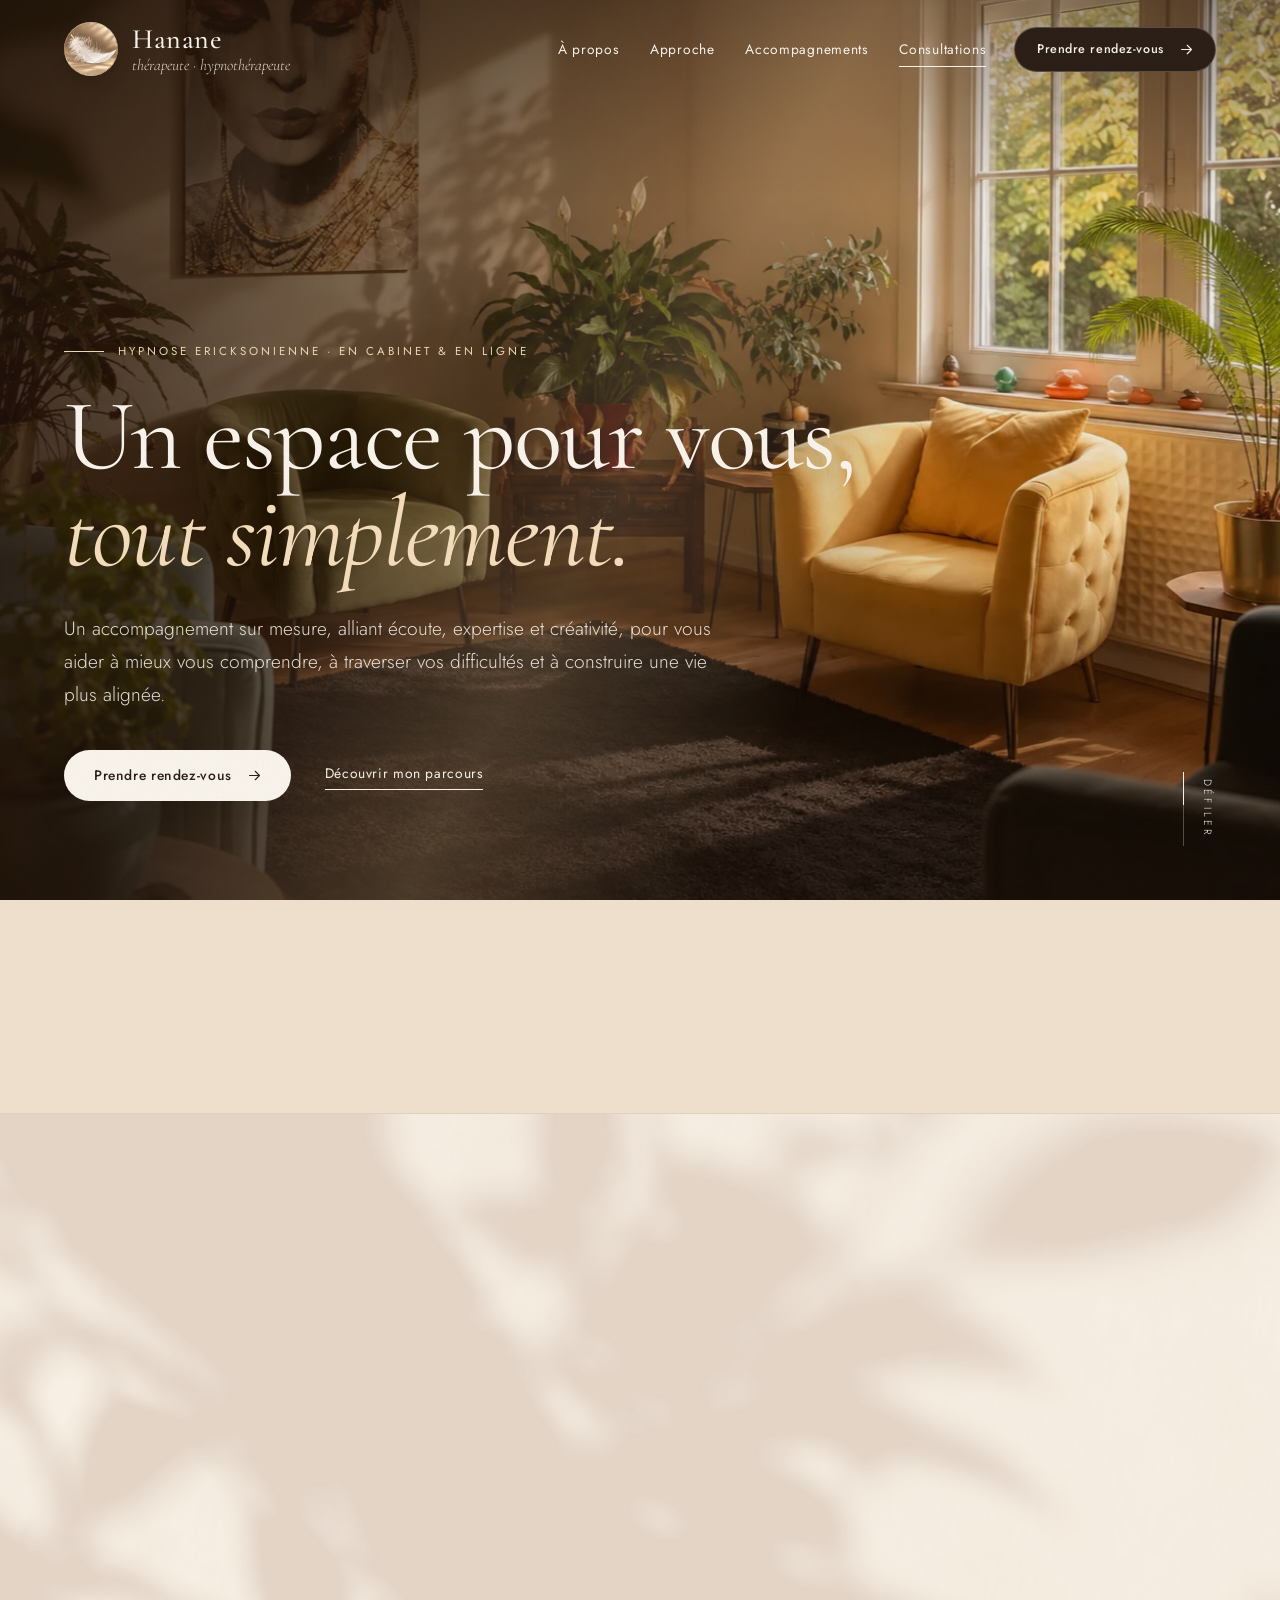
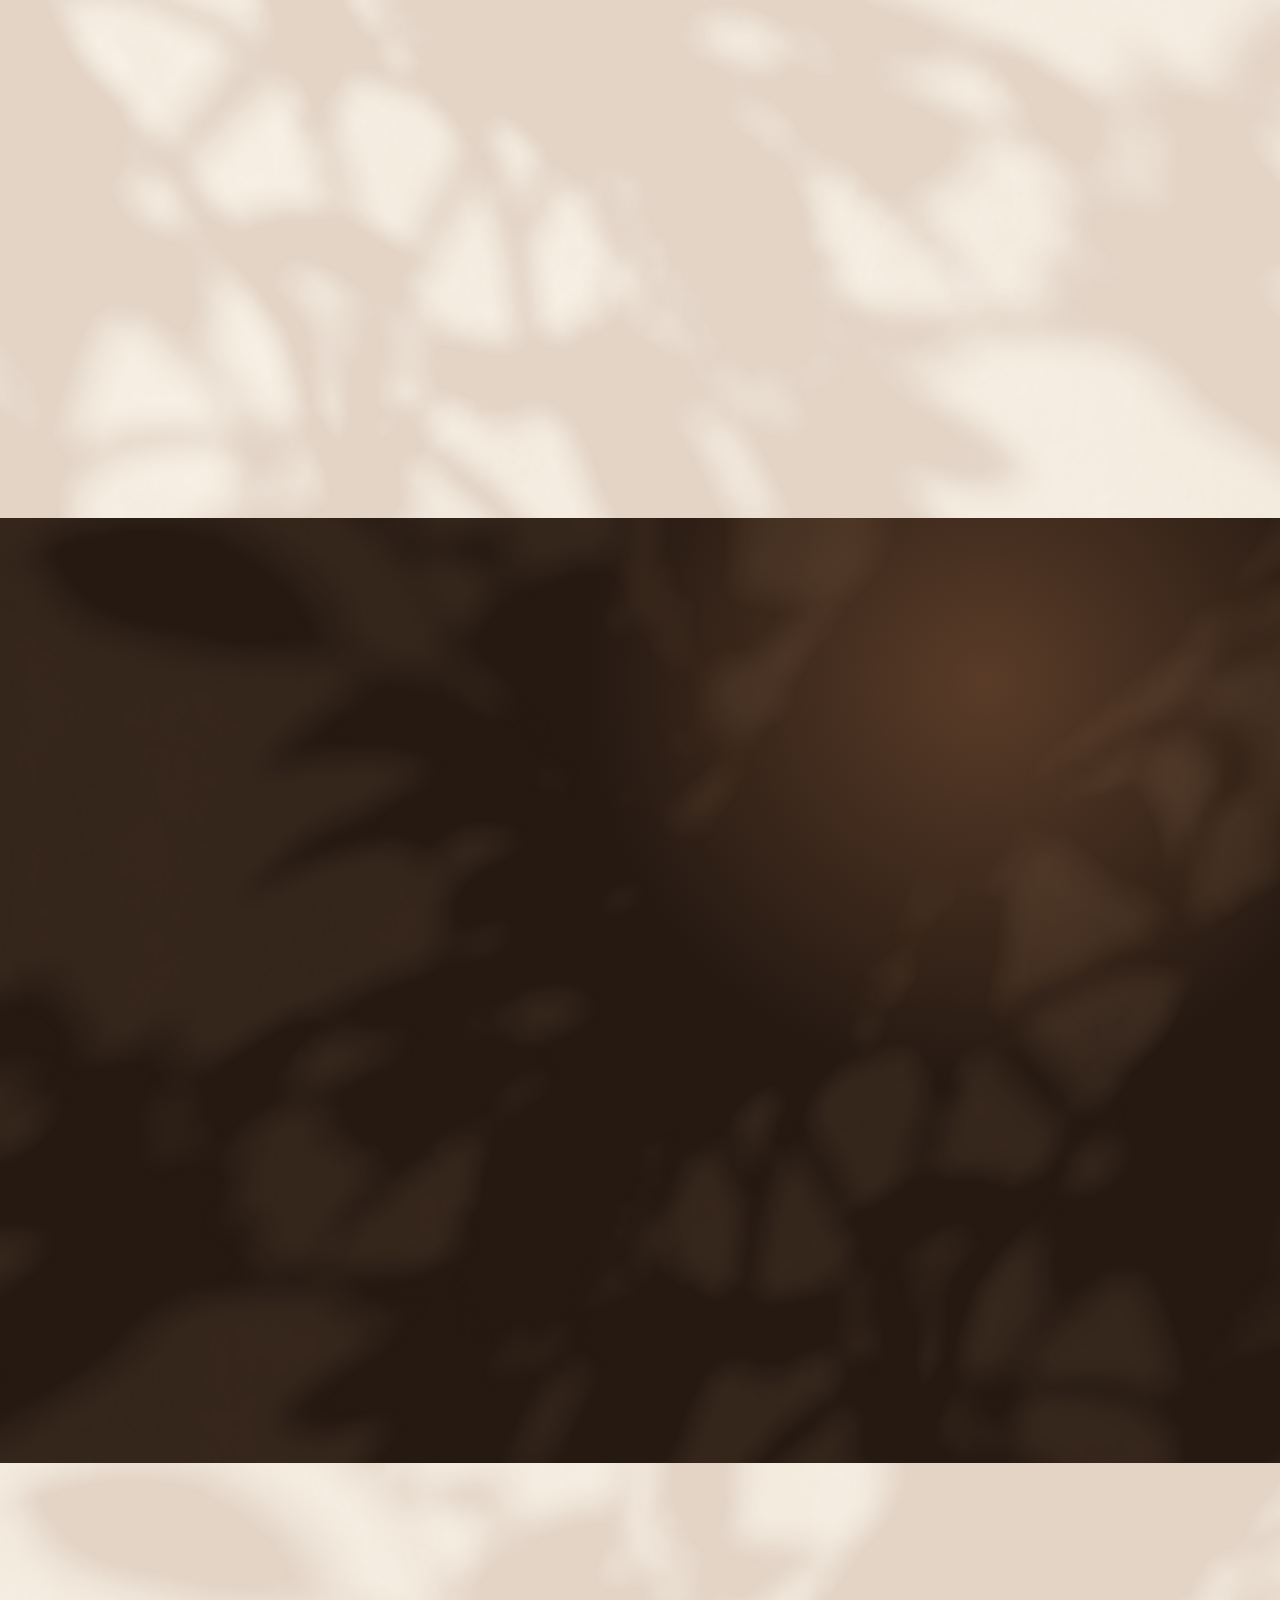
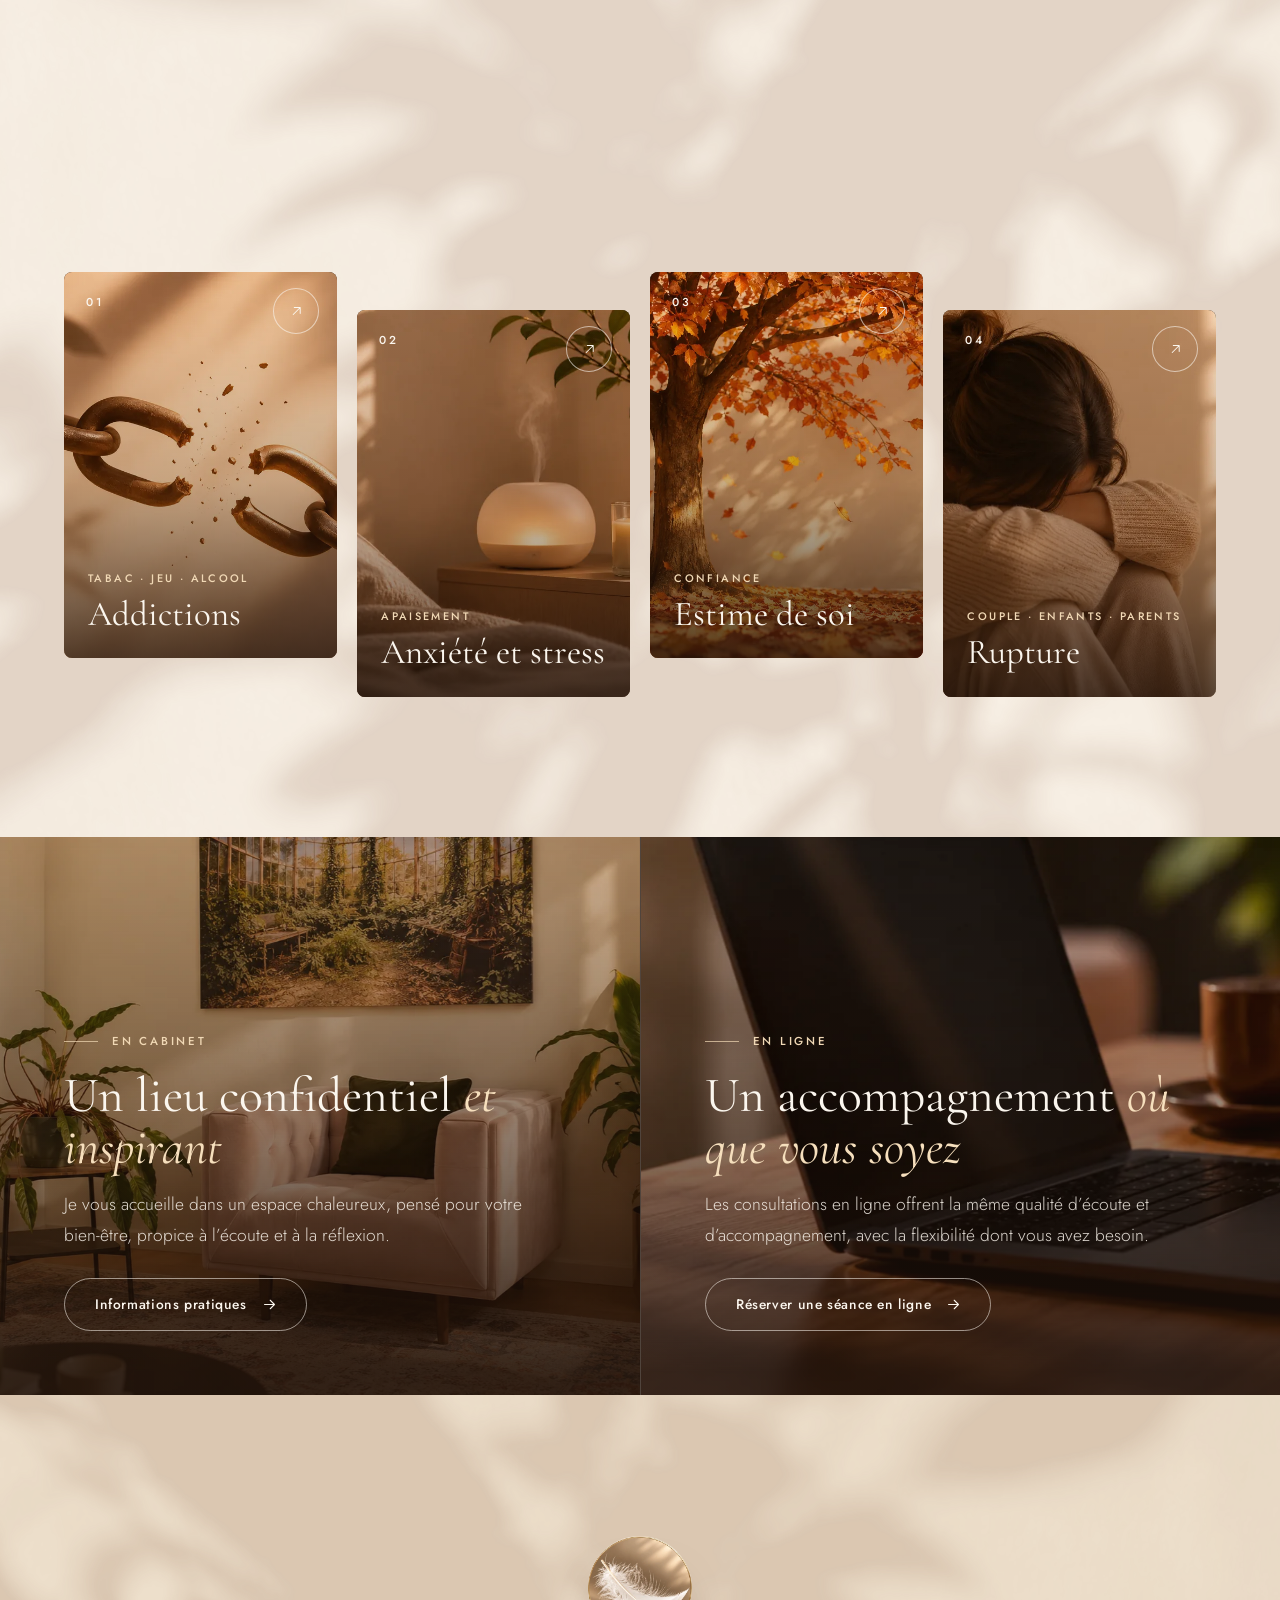
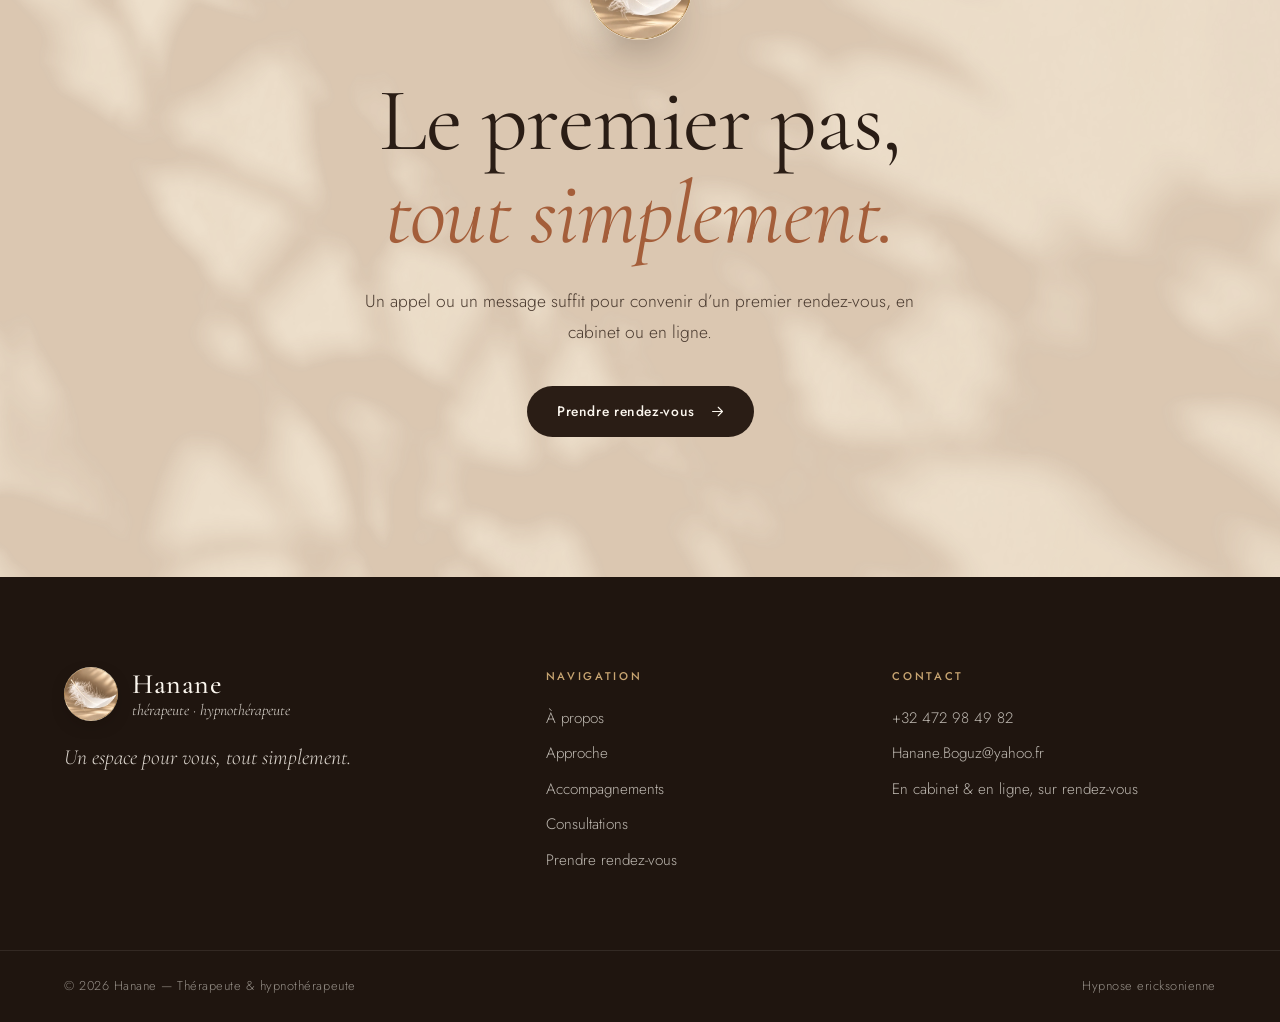
==== index.html @ 21ff26ed "Site de Hanane, thérapeute et hypnothérapeute Page d'accueil et page de prise de rendez-vous, images" ====
<!DOCTYPE html>
<html lang="fr">
<head>
  <meta charset="utf-8">
  <meta name="viewport" content="width=device-width, initial-scale=1">
  <title>Hanane — Thérapeute &amp; hypnothérapeute</title>
  <meta name="description" content="Hanane, thérapeute et hypnothérapeute. Un accompagnement sur mesure en hypnose ericksonienne, en cabinet et en ligne : addictions, anxiété et stress, estime de soi, rupture.">
  <meta name="theme-color" content="#2a1d15">
  <meta property="og:title" content="Hanane — Thérapeute &amp; hypnothérapeute">
  <meta property="og:description" content="Un espace pour vous, tout simplement. Hypnose ericksonienne, en cabinet et en ligne.">
  <meta property="og:image" content="assets/img/hero-cabinet.webp">
  <link rel="icon" type="image/png" href="assets/img/favicon.png">
  <link rel="preload" as="image" href="assets/img/hero-cabinet.webp" fetchpriority="high">
  <link rel="preconnect" href="https://fonts.googleapis.com">
  <link rel="preconnect" href="https://fonts.gstatic.com" crossorigin>
  <link href="https://fonts.googleapis.com/css2?family=Cormorant+Garamond:ital,wght@0,400;0,500;1,400;1,500&family=Jost:wght@300;400;500&display=swap" rel="stylesheet">
  <link rel="stylesheet" href="assets/css/style.css">
  <script>
    document.documentElement.classList.add('js');
    try { if (sessionStorage.getItem('hanane-seen')) document.documentElement.classList.add('seen'); } catch (e) {}
  </script>
</head>
<body>

  <!-- Écran d'ouverture -->
  <div class="loader" aria-hidden="true">
    <div class="loader__logo">
      <img src="assets/img/logo-plume.webp" alt="" width="92" height="92">
      <svg viewBox="0 0 100 100"><circle cx="50" cy="50" r="49" pathLength="1"/></svg>
    </div>
    <span class="loader__name">Hanane</span>
    <span class="loader__role">thérapeute · hypnothérapeute</span>
  </div>

  <!-- En-tête -->
  <header class="site-header" data-header>
    <a class="brand" href="index.html" aria-label="Hanane — accueil">
      <img src="assets/img/logo-plume.webp" alt="" width="54" height="54">
      <span class="brand__text">
        <span class="brand__name">Hanane</span>
        <span class="brand__role">thérapeute · hypnothérapeute</span>
      </span>
    </a>
    <nav class="nav" aria-label="Navigation principale">
      <a href="#parcours">À propos</a>
      <a href="#approche">Approche</a>
      <a href="#accompagnements">Accompagnements</a>
      <a href="#consultations">Consultations</a>
    </nav>
    <a class="btn btn--dark btn--sm header__cta" href="rendez-vous.html">
      Prendre rendez-vous
      <svg viewBox="0 0 24 24" aria-hidden="true"><path d="M5 12h14M13 6l6 6-6 6"/></svg>
    </a>
    <button class="burger" type="button" data-burger aria-expanded="false" aria-controls="menu" aria-label="Ouvrir le menu">
      <span></span><span></span>
    </button>
  </header>

  <div class="menu" id="menu">
    <nav class="menu__links" aria-label="Menu mobile">
      <a href="#parcours" style="--i:0">À propos</a>
      <a href="#approche" style="--i:1">Approche</a>
      <a href="#accompagnements" style="--i:2">Accompagnements</a>
      <a href="#consultations" style="--i:3">Consultations</a>
      <a href="rendez-vous.html" style="--i:4"><em>Prendre rendez-vous</em></a>
    </nav>
    <div class="menu__foot">
      <a href="tel:+32472984982">+32 472 98 49 82</a>
      <a href="mailto:Hanane.Boguz@yahoo.fr">Hanane.Boguz@yahoo.fr</a>
    </div>
  </div>

  <main>

    <!-- Hero -->
    <section class="hero" id="accueil">
      <div class="hero__bg" data-hero-bg>
        <img src="assets/img/hero-cabinet.webp" width="1536" height="1024" fetchpriority="high"
             alt="Le cabinet de Hanane : fauteuils en velours, plantes vertes et lumière dorée de fin de journée">
      </div>
      <div class="hero__veil"></div>
      <div class="hero__motes" data-motes aria-hidden="true"></div>

      <div class="wrap hero__content">
        <p class="hero__eyebrow">Hypnose ericksonienne · En cabinet &amp; en ligne</p>
        <h1 class="hero__title" data-split>Un espace pour vous,<br><em>tout simplement.</em></h1>
        <p class="hero__lead">
          Un accompagnement sur mesure, alliant écoute, expertise et créativité, pour vous aider
          à mieux vous comprendre, à traverser vos difficultés et à construire une vie plus alignée.
        </p>
        <div class="hero__actions">
          <a class="btn btn--light" href="rendez-vous.html" data-magnetic>
            Prendre rendez-vous
            <svg viewBox="0 0 24 24" aria-hidden="true"><path d="M5 12h14M13 6l6 6-6 6"/></svg>
          </a>
          <a class="link-underline" href="#parcours">Découvrir mon parcours</a>
        </div>
      </div>

      <a class="hero__scroll" href="#valeurs" aria-label="Défiler vers la suite">
        <span>Défiler</span><i></i>
      </a>
    </section>

    <!-- Valeurs -->
    <section class="values" id="valeurs" aria-label="Ce qui guide mon accompagnement">
      <div class="wrap values__grid">
        <div class="value" data-reveal style="--d:0s">
          <svg viewBox="0 0 48 48" aria-hidden="true">
            <circle cx="24" cy="24" r="3.2" pathLength="1"/>
            <path d="M15 14a14 14 0 0 0 0 20" pathLength="1"/>
            <path d="M33 14a14 14 0 0 1 0 20" pathLength="1"/>
            <path d="M9 9a21 21 0 0 0 0 30" pathLength="1"/>
            <path d="M39 9a21 21 0 0 1 0 30" pathLength="1"/>
          </svg>
          <div>
            <h3>Écoute active</h3>
            <p>Un espace bienveillant et sans jugement.</p>
          </div>
        </div>
        <div class="value" data-reveal style="--d:.12s">
          <svg viewBox="0 0 48 48" aria-hidden="true">
            <path d="M24 9c6 7 6 18 0 25-6-7-6-18 0-25z" pathLength="1"/>
            <path d="M21.5 30C20 24 15.500 19.500 8.500 18.500 9.500 27 15.500 33 24 34" pathLength="1"/>
            <path d="M26.500 30c1.500-6 6-10.500 13-11.500C38.500 27 32.500 33 24 34" pathLength="1"/>
            <path d="M7 31c4 5.500 10 8 17 8s13-2.500 17-8" pathLength="1"/>
          </svg>
          <div>
            <h3>Approche personnalisée</h3>
            <p>Adaptée à votre histoire et à vos besoins.</p>
          </div>
        </div>
        <div class="value" data-reveal style="--d:.24s">
          <svg viewBox="0 0 48 48" aria-hidden="true">
            <path d="M24 42V22" pathLength="1"/>
            <path d="M24 27c0-8-6-13.500-15-14 0 8.500 6 14 15 14z" pathLength="1"/>
            <path d="M24 22c0-7 5-12.500 14-13 0 8-5 13-14 13z" pathLength="1"/>
          </svg>
          <div>
            <h3>Outils concrets</h3>
            <p>Pour avancer vers un mieux-être durable.</p>
          </div>
        </div>
        <div class="value" data-reveal style="--d:.36s">
          <svg viewBox="0 0 48 48" aria-hidden="true">
            <path d="M24 40C11 31.500 6 24 6 17.500a9.200 9.200 0 0 1 18-3 9.200 9.200 0 0 1 18 3C42 24 37 31.500 24 40z" pathLength="1"/>
          </svg>
          <div>
            <h3>En cabinet et en ligne</h3>
            <p>Une flexibilité pour vous accompagner où que vous soyez.</p>
          </div>
        </div>
      </div>
    </section>

    <!-- À propos -->
    <section class="about" id="parcours">
      <div class="shadows" aria-hidden="true"></div>
      <div class="wrap about__grid">

        <div class="portrait" data-reveal>
          <div class="media media--reveal arch">
            <div class="media__inner" data-parallax="34">
              <img src="assets/img/hanane-portrait.webp" width="1000" height="1333" loading="lazy"
                   alt="Portrait de Hanane, thérapeute et hypnothérapeute">
            </div>
          </div>
          <div class="portrait__tag">
            <img src="assets/img/logo-plume.webp" alt="" width="34" height="34">
            Hanane, à votre écoute
          </div>
        </div>

        <div class="about__text">
          <p class="eyebrow" data-reveal>À propos</p>
          <h2 class="h2" data-split>Mon <em>parcours</em></h2>
          <p class="about__lead" data-reveal>
            Pendant plus de quinze ans, j’ai construit une carrière en tant que chef d’entreprise.
          </p>
          <p data-reveal style="--d:.08s">
            Curieuse et passionnée depuis de nombreuses années par le développement personnel
            et les médecines alternatives, je poursuis aujourd’hui encore cette quête, qui me permet
            de parfaire mes connaissances et d’accompagner au mieux les personnes qui m’accordent
            leur confiance.
          </p>
          <p data-reveal style="--d:.16s">
            Accompagner chacun à résoudre ses problématiques, qu’elles soient d’ordre émotionnel
            ou comportemental, et à retrouver un mieux-être et un équilibre de vie.
          </p>
          <blockquote class="about__quote" data-reveal>
            «&nbsp;Ce n’est plus seulement une passion pour moi, c’est un état d’être.&nbsp;»
          </blockquote>
          <div class="about__sign" data-reveal>
            <span class="signature">Hanane</span>
            <a class="btn btn--ghost" href="#approche">
              Découvrir mon approche
              <svg viewBox="0 0 24 24" aria-hidden="true"><path d="M5 12h14M13 6l6 6-6 6"/></svg>
            </a>
          </div>
        </div>

      </div>
    </section>

    <!-- Approche -->
    <section class="approche" id="approche">
      <div class="shadows shadows--dark shadows--flip" aria-hidden="true"></div>
      <div class="wrap">
        <p class="eyebrow eyebrow--light" data-reveal>Mon approche</p>
        <h2 class="approche__title" data-split>
          L’hypnose ericksonienne, une thérapie brève qui fait appel à <em>vos ressources intérieures.</em>
        </h2>

        <div class="approche__grid">
          <article class="step" data-reveal style="--d:0s">
            <span class="step__num">01</span>
            <h3>Révéler</h3>
            <p>
              Elle révèle vos potentiels pour vous permettre de trouver les solutions adaptées
              à vos blocages et de libérer les nœuds émotionnels.
            </p>
          </article>
          <article class="step" data-reveal style="--d:.14s">
            <span class="step__num">02</span>
            <h3>Se rencontrer</h3>
            <p>
              Une approche unique, à la rencontre de soi&nbsp;: un travail en profondeur
              pour se reconnecter et trouver les réponses à ses questions.
            </p>
          </article>
          <article class="step" data-reveal style="--d:.28s">
            <span class="step__num">03</span>
            <h3>Changer</h3>
            <p>
              C’est dans l’écoute et en toute bienveillance que je vous accompagne pour atteindre
              le changement souhaité, à travers des méthodes qui favorisent le bien-être
              psychologique, émotionnel et spirituel.
            </p>
          </article>
        </div>
      </div>
    </section>

    <!-- Accompagnements -->
    <section class="services" id="accompagnements">
      <div class="shadows shadows--flip" aria-hidden="true"></div>
      <div class="wrap">
        <div class="services__head">
          <p class="eyebrow eyebrow--center" data-reveal>Mes accompagnements</p>
          <h2 class="h2" data-split>Des accompagnements adaptés à <em>chaque étape de vie</em></h2>
        </div>

        <div class="cards">
          <a class="card" href="rendez-vous.html" data-reveal style="--d:0s">
            <div class="card__media"><img src="assets/img/addictions.webp" width="1100" height="733" loading="lazy" alt=""></div>
            <span class="card__num">01</span>
            <span class="card__arrow"><svg viewBox="0 0 24 24" aria-hidden="true"><path d="M5 12h14M13 6l6 6-6 6"/></svg></span>
            <div class="card__body">
              <p class="card__tag">Tabac · Jeu · Alcool</p>
              <h3>Addictions</h3>
              <p class="card__text">Se libérer de ce qui vous retient et retrouver votre liberté.</p>
            </div>
          </a>
          <a class="card" href="rendez-vous.html" data-reveal style="--d:.1s; --pos:68% 50%">
            <div class="card__media"><img src="assets/img/anxiete.webp" width="1100" height="733" loading="lazy" alt=""></div>
            <span class="card__num">02</span>
            <span class="card__arrow"><svg viewBox="0 0 24 24" aria-hidden="true"><path d="M5 12h14M13 6l6 6-6 6"/></svg></span>
            <div class="card__body">
              <p class="card__tag">Apaisement</p>
              <h3>Anxiété et stress</h3>
              <p class="card__text">Retrouver l’apaisement dans un quotidien parfois oppressant.</p>
            </div>
          </a>
          <a class="card" href="rendez-vous.html" data-reveal style="--d:.2s; --pos:16% 50%">
            <div class="card__media"><img src="assets/img/estime.webp" width="1100" height="733" loading="lazy" alt=""></div>
            <span class="card__num">03</span>
            <span class="card__arrow"><svg viewBox="0 0 24 24" aria-hidden="true"><path d="M5 12h14M13 6l6 6-6 6"/></svg></span>
            <div class="card__body">
              <p class="card__tag">Confiance</p>
              <h3>Estime de soi</h3>
              <p class="card__text">Renforcer la confiance en soi et se reconnecter à ses ressources.</p>
            </div>
          </a>
          <a class="card" href="rendez-vous.html" data-reveal style="--d:.3s; --pos:30% 50%">
            <div class="card__media"><img src="assets/img/rupture.webp" width="1100" height="733" loading="lazy" alt=""></div>
            <span class="card__num">04</span>
            <span class="card__arrow"><svg viewBox="0 0 24 24" aria-hidden="true"><path d="M5 12h14M13 6l6 6-6 6"/></svg></span>
            <div class="card__body">
              <p class="card__tag">Couple · Enfants · Parents</p>
              <h3>Rupture</h3>
              <p class="card__text">Rétablir le dialogue et renouer les liens.</p>
            </div>
          </a>
        </div>
      </div>
    </section>

    <!-- Consultations -->
    <section class="split" id="consultations" aria-label="Consultations en cabinet et en ligne">
      <article class="panel" style="--pos:60% 50%">
        <div class="panel__bg" data-parallax="40"><img src="assets/img/cabinet-rose.webp" width="1400" height="933" loading="lazy" alt="Le cabinet : fauteuil rose poudré, plantes et lumière chaude"></div>
        <div class="panel__body">
          <p class="eyebrow" data-reveal>En cabinet</p>
          <h3 data-reveal style="--d:.08s">Un lieu confidentiel <em>et inspirant</em></h3>
          <p data-reveal style="--d:.16s">
            Je vous accueille dans un espace chaleureux, pensé pour votre bien-être,
            propice à l’écoute et à la réflexion.
          </p>
          <a class="btn btn--ghost-light" href="rendez-vous.html#infos" data-reveal style="--d:.24s">
            Informations pratiques
            <svg viewBox="0 0 24 24" aria-hidden="true"><path d="M5 12h14M13 6l6 6-6 6"/></svg>
          </a>
        </div>
      </article>
      <article class="panel" style="--pos:64% 50%">
        <div class="panel__bg" data-parallax="40"><img src="assets/img/en-ligne.webp" width="1500" height="750" loading="lazy" alt="Un ordinateur portable et une tasse sur une table en bois"></div>
        <div class="panel__body">
          <p class="eyebrow" data-reveal>En ligne</p>
          <h3 data-reveal style="--d:.08s">Un accompagnement <em>où que vous soyez</em></h3>
          <p data-reveal style="--d:.16s">
            Les consultations en ligne offrent la même qualité d’écoute et d’accompagnement,
            avec la flexibilité dont vous avez besoin.
          </p>
          <a class="btn btn--ghost-light" href="rendez-vous.html" data-reveal style="--d:.24s">
            Réserver une séance en ligne
            <svg viewBox="0 0 24 24" aria-hidden="true"><path d="M5 12h14M13 6l6 6-6 6"/></svg>
          </a>
        </div>
      </article>
    </section>

    <!-- Appel final -->
    <section class="cta">
      <div class="shadows" aria-hidden="true"></div>
      <div class="wrap cta__inner">
        <div class="cta__logo" data-reveal><img src="assets/img/logo-plume.webp" width="104" height="104" loading="lazy" alt=""></div>
        <h2 class="h2" data-split>Le premier pas, <em>tout simplement.</em></h2>
        <p data-reveal>
          Un appel ou un message suffit pour convenir d’un premier rendez-vous,
          en cabinet ou en ligne.
        </p>
        <a class="btn btn--dark" href="rendez-vous.html" data-magnetic>
          Prendre rendez-vous
          <svg viewBox="0 0 24 24" aria-hidden="true"><path d="M5 12h14M13 6l6 6-6 6"/></svg>
        </a>
      </div>
    </section>

  </main>

  <!-- Pied de page -->
  <footer class="footer">
    <div class="wrap footer__grid">
      <div>
        <a class="brand" href="index.html">
          <img src="assets/img/logo-plume.webp" alt="" width="54" height="54" loading="lazy">
          <span class="brand__text">
            <span class="brand__name">Hanane</span>
            <span class="brand__role">thérapeute · hypnothérapeute</span>
          </span>
        </a>
        <p class="footer__tagline">Un espace pour vous, tout simplement.</p>
      </div>
      <div>
        <h4>Navigation</h4>
        <ul>
          <li><a href="#parcours">À propos</a></li>
          <li><a href="#approche">Approche</a></li>
          <li><a href="#accompagnements">Accompagnements</a></li>
          <li><a href="#consultations">Consultations</a></li>
          <li><a href="rendez-vous.html">Prendre rendez-vous</a></li>
        </ul>
      </div>
      <div>
        <h4>Contact</h4>
        <ul>
          <li><a href="tel:+32472984982">+32 472 98 49 82</a></li>
          <li><a href="mailto:Hanane.Boguz@yahoo.fr">Hanane.Boguz@yahoo.fr</a></li>
          <!-- ADRESSE-FOOTER -->
          <li>En cabinet &amp; en ligne, sur rendez-vous</li>
        </ul>
      </div>
    </div>
    <div class="wrap footer__bottom">
      <span>© <span data-year>2026</span> Hanane — Thérapeute &amp; hypnothérapeute</span>
      <span>Hypnose ericksonienne</span>
    </div>
  </footer>

  <script src="assets/js/main.js" defer></script>
</body>
</html>
---- assets/css/style.css ----
/* ==========================================================================
   Hanane — thérapeute · hypnothérapeute
   Direction artistique : lumière dorée, ombres végétales, typographie éditoriale
   ========================================================================== */

:root {
  --cream: #f7efe4;
  --paper: #fbf6ee;
  --sand: #eddfcb;
  --sand-deep: #e2cdb2;
  --ink: #2a1d15;
  --ink-2: #4a3a2f;
  --muted: #7d695a;
  --terra: #a45e3a;
  --copper: #bf7f52;
  --gold: #c8a572;
  --olive: #6e7452;

  --serif: "Cormorant Garamond", "Cormorant", "Times New Roman", serif;
  --sans: "Jost", "Helvetica Neue", Arial, sans-serif;

  --ease: cubic-bezier(0.22, 0.8, 0.2, 1);
  --ease-io: cubic-bezier(0.65, 0, 0.35, 1);

  --pad: clamp(20px, 5vw, 84px);
  --max: 1320px;
  --section: clamp(84px, 11vw, 168px);
}

*,
*::before,
*::after { box-sizing: border-box; }

html {
  scroll-behavior: smooth;
  scroll-padding-top: 88px;
  -webkit-text-size-adjust: 100%;
}

body {
  margin: 0;
  background: var(--cream);
  color: var(--ink-2);
  font-family: var(--sans);
  font-size: clamp(1rem, 0.96rem + 0.2vw, 1.09rem);
  font-weight: 300;
  line-height: 1.75;
  -webkit-font-smoothing: antialiased;
  text-rendering: optimizeLegibility;
  overflow-x: hidden;
}

/* grain — un léger papier sur toute la page */
body::after {
  content: "";
  position: fixed;
  inset: 0;
  z-index: 90;
  pointer-events: none;
  opacity: 0.055;
  background-image: url("data:image/svg+xml,%3Csvg xmlns='http://www.w3.org/2000/svg' width='180' height='180'%3E%3Cfilter id='n'%3E%3CfeTurbulence type='fractalNoise' baseFrequency='.9' numOctaves='2' stitchTiles='stitch'/%3E%3CfeColorMatrix values='0 0 0 0 .16 0 0 0 0 .11 0 0 0 0 .08 0 0 0 1 0'/%3E%3C/filter%3E%3Crect width='100%25' height='100%25' filter='url(%23n)'/%3E%3C/svg%3E");
}

img { display: block; max-width: 100%; height: auto; }
a { color: inherit; text-decoration: none; }
button { font: inherit; color: inherit; background: none; border: 0; padding: 0; cursor: pointer; }
ul { list-style: none; margin: 0; padding: 0; }
h1, h2, h3, p, blockquote, figure { margin: 0; }
em { font-style: italic; }

::selection { background: var(--terra); color: var(--paper); }

:focus-visible {
  outline: 1.5px solid var(--terra);
  outline-offset: 4px;
  border-radius: 4px;
}

.wrap {
  width: 100%;
  max-width: calc(var(--max) + var(--pad) * 2);
  margin-inline: auto;
  padding-inline: var(--pad);
}

.sr-only {
  position: absolute; width: 1px; height: 1px; overflow: hidden;
  clip: rect(0 0 0 0); white-space: nowrap;
}

/* ---------- Typographie ---------- */

.eyebrow {
  display: inline-flex;
  align-items: center;
  gap: 14px;
  font-size: 0.72rem;
  font-weight: 500;
  letter-spacing: 0.24em;
  text-transform: uppercase;
  color: var(--terra);
}
.eyebrow::before {
  content: "";
  width: 34px;
  height: 1px;
  background: currentColor;
  opacity: 0.7;
}
.eyebrow--center::after {
  content: "";
  width: 34px;
  height: 1px;
  background: currentColor;
  opacity: 0.7;
}
.eyebrow--light { color: var(--gold); }

.h2 {
  font-family: var(--serif);
  font-weight: 400;
  font-size: clamp(2.5rem, 1.6rem + 3.6vw, 4.6rem);
  line-height: 1.04;
  letter-spacing: -0.012em;
  color: var(--ink);
  text-wrap: balance;
}
.h2 em { color: var(--terra); }

/* ---------- Boutons ---------- */

.btn {
  position: relative;
  display: inline-flex;
  align-items: center;
  gap: 14px;
  padding: 17px 28px 17px 30px;
  border-radius: 999px;
  font-size: 0.86rem;
  font-weight: 500;
  letter-spacing: 0.045em;
  line-height: 1;
  white-space: nowrap;
  overflow: hidden;
  isolation: isolate;
  transition: color 0.5s var(--ease), border-color 0.5s var(--ease), box-shadow 0.6s var(--ease);
  will-change: transform;
}
.btn::before {
  content: "";
  position: absolute;
  inset: 0;
  z-index: -1;
  border-radius: inherit;
  transform: translateY(101%);
  transition: transform 0.6s var(--ease);
}
.btn:hover::before { transform: none; }
.btn svg {
  width: 17px; height: 17px;
  fill: none; stroke: currentColor; stroke-width: 1.5;
  stroke-linecap: round; stroke-linejoin: round;
  transition: transform 0.5s var(--ease);
}
.btn:hover svg { transform: translateX(5px); }

.btn--light { background: var(--paper); color: var(--ink); box-shadow: 0 18px 40px -18px rgba(20, 10, 4, 0.55); }
.btn--light::before { background: var(--ink); }
.btn--light:hover { color: var(--paper); }

.btn--dark { background: var(--ink); color: var(--paper); }
.btn--dark::before { background: var(--terra); }

.btn--ghost { border: 1px solid currentColor; color: var(--ink); }
.btn--ghost::before { background: var(--ink); }
.btn--ghost:hover { color: var(--paper); border-color: var(--ink); }

.btn--ghost-light { border: 1px solid rgba(251, 246, 238, 0.55); color: var(--paper); }
.btn--ghost-light::before { background: var(--paper); }
.btn--ghost-light:hover { color: var(--ink); border-color: var(--paper); }

.btn--sm { padding: 13px 20px 13px 22px; font-size: 0.78rem; }

.link-underline {
  position: relative;
  font-size: 0.86rem;
  font-weight: 400;
  letter-spacing: 0.045em;
  padding-bottom: 5px;
}
.link-underline::after {
  content: "";
  position: absolute;
  left: 0; right: 0; bottom: 0;
  height: 1px;
  background: currentColor;
  transform-origin: right;
  transition: transform 0.6s var(--ease);
}
.link-underline:hover::after { transform: scaleX(0); transform-origin: left; animation: lineBack 0.6s 0.35s var(--ease) forwards; }
@keyframes lineBack { from { transform: scaleX(0); transform-origin: left; } to { transform: scaleX(1); transform-origin: left; } }

/* ---------- Écran d'ouverture ---------- */

.loader { display: none; }
.js .loader {
  position: fixed;
  inset: 0;
  z-index: 100;
  display: flex;
  flex-direction: column;
  align-items: center;
  justify-content: center;
  gap: 22px;
  background: var(--cream);
  transition: clip-path 1.1s var(--ease-io), visibility 0s 1.1s;
  clip-path: inset(0 0 0 0);
  animation: loaderFailsafe 0.6s 5s forwards;
}
.js.seen .loader { display: none; }
.loader__logo {
  position: relative;
  width: 92px; height: 92px;
  animation: loaderLogo 1.1s var(--ease) both;
}
.loader__logo img { width: 100%; height: 100%; border-radius: 50%; }
.loader__logo svg {
  position: absolute; inset: -9px;
  width: calc(100% + 18px); height: calc(100% + 18px);
  transform: rotate(-90deg);
  fill: none; stroke: var(--gold); stroke-width: 0.6;
  stroke-dasharray: 1; stroke-dashoffset: 1;
  animation: draw 1.3s 0.1s var(--ease-io) forwards;
}
.loader__name {
  font-family: var(--serif);
  font-size: 1.9rem;
  letter-spacing: 0.04em;
  color: var(--ink);
  animation: fadeUp 0.9s 0.25s var(--ease) both;
}
.loader__role {
  margin-top: -18px;
  font-family: var(--serif);
  font-style: italic;
  font-size: 1rem;
  color: var(--muted);
  animation: fadeUp 0.9s 0.4s var(--ease) both;
}
.is-loaded .loader { clip-path: inset(0 0 100% 0); visibility: hidden; }

@keyframes loaderFailsafe { to { opacity: 0; visibility: hidden; } }
@keyframes loaderLogo { from { opacity: 0; transform: scale(0.82); } to { opacity: 1; transform: none; } }
@keyframes draw { to { stroke-dashoffset: 0; } }
@keyframes fadeUp { from { opacity: 0; transform: translateY(14px); } to { opacity: 1; transform: none; } }

/* transition douce entre les deux pages */
@view-transition { navigation: auto; }
::view-transition-old(root) { animation: 0.45s var(--ease-io) both vtOut; }
::view-transition-new(root) { animation: 0.75s var(--ease) both vtIn; }
@keyframes vtOut { to { opacity: 0; } }
@keyframes vtIn { from { opacity: 0; transform: translateY(18px); } }

/* ---------- En-tête ---------- */

.site-header {
  position: fixed;
  top: 0; left: 0; right: 0;
  z-index: 60;
  display: flex;
  align-items: center;
  gap: 28px;
  padding: 22px var(--pad);
  color: var(--paper);
  transition: transform 0.7s var(--ease), padding 0.6s var(--ease), color 0.5s var(--ease);
}
.site-header::before {
  content: "";
  position: absolute;
  inset: 0;
  z-index: -1;
  background: rgba(247, 239, 228, 0.86);
  -webkit-backdrop-filter: blur(18px) saturate(1.2);
  backdrop-filter: blur(18px) saturate(1.2);
  border-bottom: 1px solid rgba(42, 29, 21, 0.08);
  opacity: 0;
  transition: opacity 0.5s var(--ease);
}
.site-header.is-solid,
.page-light .site-header { color: var(--ink); }
.site-header.is-solid { padding-block: 12px; }
.site-header.is-solid::before { opacity: 1; }
.site-header.is-hidden { transform: translateY(-102%); }
.menu-open .site-header { color: var(--paper); transform: none; }
.menu-open .site-header::before { opacity: 0; }

.brand {
  display: flex;
  align-items: center;
  gap: 14px;
  margin-right: auto;
}
.brand img {
  width: 54px; height: 54px;
  border-radius: 50%;
  box-shadow: 0 6px 18px -8px rgba(20, 10, 4, 0.6);
  transition: width 0.6s var(--ease), height 0.6s var(--ease), transform 1.2s var(--ease);
}
.brand:hover img { transform: rotate(-14deg) scale(1.04); }
.is-solid .brand img { width: 44px; height: 44px; }
.brand__text { display: flex; flex-direction: column; line-height: 1; }
.brand__name {
  font-family: var(--serif);
  font-size: 1.75rem;
  font-weight: 500;
  letter-spacing: 0.02em;
}
.brand__role {
  margin-top: 5px;
  font-family: var(--serif);
  font-style: italic;
  font-size: 0.98rem;
  opacity: 0.86;
}

.nav { display: flex; gap: clamp(18px, 2.4vw, 38px); }
.nav a {
  position: relative;
  padding: 6px 0;
  font-size: 0.86rem;
  font-weight: 400;
  letter-spacing: 0.05em;
}
.nav a::after {
  content: "";
  position: absolute;
  left: 0; right: 0; bottom: 0;
  height: 1px;
  background: currentColor;
  transform: scaleX(0);
  transform-origin: right;
  transition: transform 0.55s var(--ease);
}
.nav a:hover::after,
.nav a.is-active::after { transform: scaleX(1); transform-origin: left; }

.header__cta { border: 1px solid rgba(251, 246, 238, 0.22); }

.burger {
  display: none;
  position: relative;
  width: 46px; height: 46px;
  border: 1px solid currentColor;
  border-radius: 50%;
  opacity: 0.95;
}
.burger span {
  position: absolute;
  left: 13px; right: 13px;
  height: 1px;
  background: currentColor;
  transition: transform 0.55s var(--ease), top 0.55s var(--ease);
}
.burger span:first-child { top: 19px; }
.burger span:last-child { top: 26px; }
.menu-open .burger span:first-child { top: 22px; transform: rotate(45deg); }
.menu-open .burger span:last-child { top: 22px; transform: rotate(-45deg); }

.menu {
  position: fixed;
  inset: 0;
  z-index: 50;
  display: flex;
  flex-direction: column;
  justify-content: center;
  gap: 40px;
  padding: 120px var(--pad) 48px;
  background: var(--ink);
  color: var(--paper);
  clip-path: inset(0 0 100% 0);
  visibility: hidden;
  transition: clip-path 0.9s var(--ease-io), visibility 0s 0.9s;
  overflow: hidden;
}
.menu-open .menu { clip-path: inset(0); visibility: visible; transition: clip-path 0.9s var(--ease-io); }
.menu__links a {
  display: block;
  padding: 8px 0;
  font-family: var(--serif);
  font-size: clamp(2.3rem, 9vw, 3.4rem);
  line-height: 1.15;
  opacity: 0;
  transform: translateY(26px);
  transition: opacity 0.7s var(--ease), transform 0.9s var(--ease);
}
.menu__links a em { color: var(--gold); }
.menu-open .menu__links a { opacity: 1; transform: none; transition-delay: calc(0.25s + var(--i) * 0.07s); }
.menu__foot {
  display: flex;
  flex-direction: column;
  gap: 6px;
  padding-top: 28px;
  border-top: 1px solid rgba(251, 246, 238, 0.16);
  font-size: 0.95rem;
  opacity: 0.8;
}

/* ---------- Hero ---------- */

.hero {
  position: relative;
  min-height: max(640px, 100svh);
  display: flex;
  align-items: flex-end;
  color: var(--paper);
  background: var(--ink);
  overflow: hidden;
  isolation: isolate;
}
.hero__bg {
  position: absolute;
  inset: -6% 0 -6% 0;
  z-index: -3;
  will-change: transform;
}
.hero__bg img {
  width: 100%; height: 100%;
  object-fit: cover;
  object-position: 62% 50%;
  animation: heroIn 2.8s var(--ease) both, kenburns 26s 2.8s ease-in-out infinite alternate;
}
.js body:not(.is-loaded) .hero__bg img { animation-play-state: paused; }
@keyframes heroIn { from { transform: scale(1.2); filter: brightness(0.7); } to { transform: scale(1.04); filter: none; } }
@keyframes kenburns { from { transform: scale(1.04); } to { transform: scale(1.12) translate3d(-1.2%, -0.8%, 0); } }

.hero__veil {
  position: absolute;
  inset: 0;
  z-index: -2;
  background:
    linear-gradient(90deg, rgba(28, 16, 9, 0.82) 0%, rgba(28, 16, 9, 0.5) 38%, rgba(28, 16, 9, 0.06) 72%),
    linear-gradient(0deg, rgba(28, 16, 9, 0.6) 0%, rgba(28, 16, 9, 0) 42%),
    linear-gradient(180deg, rgba(28, 16, 9, 0.42) 0%, rgba(28, 16, 9, 0) 22%);
}
/* rayon de soleil qui respire */
.hero__veil::after {
  content: "";
  position: absolute;
  inset: -20%;
  background: linear-gradient(118deg, transparent 38%, rgba(255, 214, 160, 0.2) 50%, transparent 62%);
  mix-blend-mode: screen;
  animation: sunray 11s ease-in-out infinite alternate;
}
@keyframes sunray {
  from { transform: translate3d(-6%, 0, 0); opacity: 0.35; }
  to { transform: translate3d(8%, 0, 0); opacity: 1; }
}

.hero__motes { position: absolute; inset: 0; z-index: -1; pointer-events: none; }
.hero__motes span {
  position: absolute;
  left: var(--l); top: var(--t);
  width: var(--s); height: var(--s);
  border-radius: 50%;
  background: radial-gradient(circle, rgba(255, 238, 205, 0.95), rgba(255, 220, 170, 0));
  opacity: 0;
  animation: mote var(--dur) var(--del) linear infinite;
}
@keyframes mote {
  0% { transform: translate3d(0, 0, 0); opacity: 0; }
  18% { opacity: var(--o); }
  70% { opacity: var(--o); }
  100% { transform: translate3d(var(--dx), -34vh, 0); opacity: 0; }
}

.hero__content {
  padding-top: 170px;
  padding-bottom: clamp(72px, 11vh, 130px);
}
.hero__eyebrow {
  display: inline-flex;
  align-items: center;
  gap: 14px;
  margin-bottom: clamp(20px, 3vh, 34px);
  font-size: 0.72rem;
  font-weight: 400;
  letter-spacing: 0.26em;
  text-transform: uppercase;
  color: #f1d9b6;
}
.hero__eyebrow::before { content: ""; width: 40px; height: 1px; background: currentColor; }
.hero__title {
  font-family: var(--serif);
  font-weight: 400;
  font-size: clamp(3.1rem, 1.5rem + 6vw, 7rem);
  line-height: 0.96;
  letter-spacing: -0.018em;
  text-shadow: 0 2px 40px rgba(20, 10, 4, 0.35);
}
.hero__title em { color: #f6dfbd; }
.hero__lead {
  max-width: 34em;
  margin-top: clamp(22px, 3.4vh, 36px);
  font-size: clamp(1.02rem, 0.95rem + 0.35vw, 1.2rem);
  line-height: 1.7;
  color: rgba(251, 246, 238, 0.9);
}
.hero__actions {
  display: flex;
  flex-wrap: wrap;
  align-items: center;
  gap: 18px 34px;
  margin-top: clamp(28px, 4.4vh, 46px);
}

.js .hero__eyebrow,
.js .hero__lead,
.js .hero__actions,
.js .hero__scroll {
  opacity: 0;
  transform: translateY(22px);
  transition: opacity 1.1s var(--ease), transform 1.3s var(--ease);
}
.js .is-loaded .hero__eyebrow { opacity: 1; transform: none; transition-delay: 0.25s; }
.js .is-loaded .hero__lead { opacity: 1; transform: none; transition-delay: 1.05s; }
.js .is-loaded .hero__actions { opacity: 1; transform: none; transition-delay: 1.25s; }
.js .is-loaded .hero__scroll { opacity: 1; transform: none; transition-delay: 1.7s; }

.hero__scroll {
  position: absolute;
  right: var(--pad);
  bottom: clamp(30px, 6vh, 60px);
  display: flex;
  flex-direction: column;
  align-items: center;
  gap: 14px;
  font-size: 0.66rem;
  letter-spacing: 0.3em;
  text-transform: uppercase;
  writing-mode: vertical-rl;
}
.hero__scroll i {
  position: relative;
  width: 1px; height: 74px;
  background: rgba(251, 246, 238, 0.28);
  overflow: hidden;
}
.hero__scroll i::after {
  content: "";
  position: absolute;
  left: 0; top: 0;
  width: 100%; height: 45%;
  background: var(--paper);
  animation: scrollLine 2.4s var(--ease-io) infinite;
}
@keyframes scrollLine { from { transform: translateY(-110%); } to { transform: translateY(240%); } }

/* ---------- Apparitions au défilement ---------- */

.js [data-reveal] {
  opacity: 0;
  transform: translateY(30px);
  transition: opacity 1.1s var(--ease) var(--d, 0s), transform 1.3s var(--ease) var(--d, 0s);
}
.js [data-reveal].is-in { opacity: 1; transform: none; }

.js [data-reveal] .media--reveal {
  clip-path: inset(100% 0 0 0);
  transition: clip-path 1.5s var(--ease-io) var(--d, 0s);
}
.js [data-reveal].is-in .media--reveal { clip-path: inset(0 0 0 0); }
.js [data-reveal] .media--reveal img { transform: scale(1.22); transition: transform 2.2s var(--ease) var(--d, 0s); }
.js [data-reveal].is-in .media--reveal img { transform: none; }

.js [data-split] .wi {
  display: inline-block;
  opacity: 0;
  transform: translateY(0.55em) rotate(2deg);
  filter: blur(10px);
  transition: opacity 1s var(--ease), transform 1.2s var(--ease), filter 1.1s var(--ease);
  transition-delay: calc(var(--base, 0s) + var(--i) * 0.075s);
}
.js [data-split].is-in .wi { opacity: 1; transform: none; filter: none; }
.hero__title { --base: 0.4s; }

.media { position: relative; overflow: hidden; }
.media__inner { position: absolute; inset: -9% 0; will-change: transform; }
.media__inner img { width: 100%; height: 100%; object-fit: cover; }

/* ombres végétales animées */
.shadows {
  position: absolute;
  inset: -12%;
  z-index: -1;
  pointer-events: none;
  background: url("../img/ombres-masque.webp") center / cover no-repeat;
  opacity: 0.16;
  animation: sway 24s ease-in-out infinite alternate;
}
.shadows--flip { transform: scaleX(-1); animation-name: swayFlip; }
.shadows--dark {
  background-image: url("../img/lumiere-masque.webp");
  opacity: 0.09;
}
@keyframes sway {
  from { transform: translate3d(-1.6%, 0, 0) rotate(-1.4deg) scale(1.04); }
  to { transform: translate3d(1.6%, 1.2%, 0) rotate(1.6deg) scale(1.1); }
}
@keyframes swayFlip {
  from { transform: scaleX(-1) translate3d(-1.6%, 0, 0) rotate(-1.4deg) scale(1.04); }
  to { transform: scaleX(-1) translate3d(1.6%, 1.2%, 0) rotate(1.6deg) scale(1.1); }
}

/* ---------- Valeurs ---------- */

.values {
  position: relative;
  background: var(--sand);
  border-bottom: 1px solid rgba(42, 29, 21, 0.07);
}
.values__grid {
  display: grid;
  grid-template-columns: repeat(4, 1fr);
}
.value {
  display: flex;
  align-items: flex-start;
  gap: 20px;
  padding: clamp(30px, 3.6vw, 52px) clamp(16px, 2.2vw, 36px);
  border-left: 1px solid rgba(42, 29, 21, 0.12);
}
.value:first-child { border-left: 0; padding-left: 0; }
.value:last-child { padding-right: 0; }
.value svg {
  flex: none;
  width: 44px; height: 44px;
  fill: none;
  stroke: var(--terra);
  stroke-width: 1.15;
  stroke-linecap: round;
  stroke-linejoin: round;
}
.js .value svg * {
  stroke-dasharray: 1;
  stroke-dashoffset: 1;
  transition: stroke-dashoffset 1.9s var(--ease-io) calc(var(--d, 0s) + 0.2s);
}
.js .value.is-in svg * { stroke-dashoffset: 0; }
.value h3 {
  margin-bottom: 6px;
  font-size: 0.74rem;
  font-weight: 500;
  letter-spacing: 0.2em;
  text-transform: uppercase;
  color: var(--terra);
}
.value p { font-size: 0.95rem; line-height: 1.6; color: var(--muted); }

/* ---------- À propos ---------- */

.about {
  position: relative;
  padding-block: var(--section);
  overflow: hidden;
  isolation: isolate;
}
.about__grid {
  display: grid;
  grid-template-columns: minmax(0, 5fr) minmax(0, 6fr);
  gap: clamp(40px, 8vw, 130px);
  align-items: center;
}
.portrait { position: relative; max-width: 480px; margin-inline: auto; width: 100%; }
.portrait::before {
  content: "";
  position: absolute;
  inset: -16px;
  border: 1px solid var(--gold);
  border-radius: 999px 999px 14px 14px;
  opacity: 0;
  transform: scale(0.96);
  transition: opacity 1.4s var(--ease) 0.6s, transform 1.8s var(--ease) 0.6s;
}
.portrait.is-in::before, html:not(.js) .portrait::before { opacity: 0.75; transform: none; }
.arch {
  aspect-ratio: 3 / 4;
  border-radius: 999px 999px 6px 6px;
  background: var(--sand-deep);
}
.portrait__tag {
  position: absolute;
  left: -6%; bottom: 9%;
  padding: 14px 22px 14px 18px;
  display: flex;
  align-items: center;
  gap: 12px;
  background: var(--paper);
  border-radius: 999px;
  box-shadow: 0 24px 50px -24px rgba(42, 29, 21, 0.5);
  font-family: var(--serif);
  font-style: italic;
  font-size: 1.08rem;
  color: var(--ink);
  line-height: 1;
  animation: float 7s ease-in-out infinite;
}
.portrait__tag img { width: 34px; height: 34px; border-radius: 50%; }
@keyframes float { 0%, 100% { transform: translateY(0); } 50% { transform: translateY(-9px); } }

.about__text .h2 { margin: 22px 0 clamp(26px, 3vw, 40px); }
.about__lead {
  font-family: var(--serif);
  font-size: clamp(1.45rem, 1.15rem + 1vw, 1.95rem);
  line-height: 1.32;
  color: var(--ink);
  margin-bottom: 22px;
}
.about__text p + p { margin-top: 16px; }
.about__quote {
  position: relative;
  margin: clamp(30px, 3.4vw, 46px) 0;
  padding-left: 30px;
  font-family: var(--serif);
  font-style: italic;
  font-size: clamp(1.5rem, 1.2rem + 1.1vw, 2.1rem);
  line-height: 1.25;
  color: var(--terra);
}
.about__quote::before {
  content: "";
  position: absolute;
  left: 0; top: 0.2em; bottom: 0.2em;
  width: 1px;
  background: var(--gold);
}
.about__sign {
  display: flex;
  align-items: center;
  flex-wrap: wrap;
  gap: 20px 34px;
}
.signature {
  font-family: var(--serif);
  font-style: italic;
  font-size: 2.3rem;
  line-height: 1;
  color: var(--ink);
}

/* ---------- Approche ---------- */

.approche {
  position: relative;
  padding-block: var(--section);
  background: #251912;
  color: rgba(251, 246, 238, 0.8);
  overflow: hidden;
  isolation: isolate;
}
.approche::before {
  content: "";
  position: absolute;
  z-index: -2;
  right: -12%; top: -30%;
  width: 70vw; height: 70vw;
  max-width: 980px; max-height: 980px;
  border-radius: 50%;
  background: radial-gradient(circle, rgba(191, 127, 82, 0.34), rgba(191, 127, 82, 0) 64%);
  animation: glow 12s ease-in-out infinite alternate;
}
@keyframes glow { from { transform: translate3d(0, 0, 0) scale(1); opacity: 0.7; } to { transform: translate3d(-6%, 8%, 0) scale(1.15); opacity: 1; } }
.approche__title {
  max-width: 24ch;
  margin-top: 26px;
  font-family: var(--serif);
  font-weight: 400;
  font-size: clamp(2.3rem, 1.3rem + 4.2vw, 5rem);
  line-height: 1.05;
  letter-spacing: -0.012em;
  color: var(--paper);
}
.approche__title em { color: var(--gold); }
.approche__grid {
  display: grid;
  grid-template-columns: repeat(3, 1fr);
  gap: clamp(28px, 4vw, 70px);
  margin-top: clamp(54px, 7vw, 104px);
}
.step {
  position: relative;
  padding-top: 30px;
}
.step::before {
  content: "";
  position: absolute;
  left: 0; top: 0;
  width: 100%; height: 1px;
  background: rgba(251, 246, 238, 0.22);
  transform: scaleX(0);
  transform-origin: left;
  transition: transform 1.6s var(--ease-io) var(--d, 0s);
}
.step.is-in::before, html:not(.js) .step::before { transform: none; }
.step__num {
  font-size: 0.72rem;
  font-weight: 500;
  letter-spacing: 0.24em;
  color: var(--gold);
}
.step h3 {
  margin: 14px 0 14px;
  font-family: var(--serif);
  font-style: italic;
  font-weight: 400;
  font-size: clamp(1.8rem, 1.4rem + 1.2vw, 2.5rem);
  line-height: 1.1;
  color: var(--paper);
}
.step p { max-width: 34em; }

/* ---------- Accompagnements ---------- */

.services {
  position: relative;
  padding-block: var(--section);
  overflow: hidden;
  isolation: isolate;
}
.services__head {
  display: flex;
  flex-direction: column;
  align-items: center;
  text-align: center;
  gap: 22px;
  margin-bottom: clamp(44px, 6vw, 84px);
}
.services__head .h2 { max-width: 22ch; }
.cards {
  display: grid;
  grid-template-columns: repeat(4, 1fr);
  gap: clamp(14px, 1.6vw, 26px);
}
.card {
  position: relative;
  display: block;
  aspect-ratio: 3 / 4.25;
  border-radius: 8px;
  overflow: hidden;
  color: var(--paper);
  background: var(--ink);
  isolation: isolate;
}
.cards .card:nth-child(even) { margin-top: clamp(0px, 3vw, 52px); }
.card__media { position: absolute; inset: 0; z-index: -2; }
.card__media img {
  width: 100%; height: 100%;
  object-fit: cover;
  object-position: var(--pos, 50% 50%);
  transform: scale(1.02);
  transition: transform 1.8s var(--ease), filter 1.2s var(--ease);
}
.card::after {
  content: "";
  position: absolute;
  inset: 0;
  z-index: -1;
  background: linear-gradient(0deg, rgba(28, 16, 9, 0.86) 0%, rgba(28, 16, 9, 0.28) 46%, rgba(28, 16, 9, 0.06) 100%);
  transition: opacity 0.9s var(--ease);
  opacity: 0.86;
}
.card:hover .card__media img { transform: scale(1.1); }
.card:hover::after { opacity: 1; }
.card__num {
  position: absolute;
  left: 22px; top: 20px;
  font-size: 0.72rem;
  font-weight: 500;
  letter-spacing: 0.24em;
}
.card__arrow {
  position: absolute;
  right: 18px; top: 16px;
  width: 46px; height: 46px;
  display: grid;
  place-items: center;
  border: 1px solid rgba(251, 246, 238, 0.6);
  border-radius: 50%;
  transform: rotate(-45deg);
  transition: transform 0.7s var(--ease), background 0.5s var(--ease), color 0.5s var(--ease), border-color 0.5s var(--ease);
}
.card__arrow svg { width: 17px; height: 17px; fill: none; stroke: currentColor; stroke-width: 1.4; stroke-linecap: round; stroke-linejoin: round; }
.card:hover .card__arrow { transform: none; background: var(--paper); border-color: var(--paper); color: var(--ink); }
.card__body {
  position: absolute;
  left: 0; right: 0; bottom: 0;
  padding: 26px 24px 26px;
}
.card__tag {
  font-size: 0.68rem;
  font-weight: 500;
  letter-spacing: 0.22em;
  text-transform: uppercase;
  color: #f1d9b6;
}
.card h3 {
  margin-top: 8px;
  font-family: var(--serif);
  font-weight: 400;
  font-size: clamp(1.8rem, 1.3rem + 1.1vw, 2.4rem);
  line-height: 1.05;
}
.card__text {
  margin-top: 12px;
  font-size: 0.95rem;
  line-height: 1.55;
  color: rgba(251, 246, 238, 0.88);
}
@media (hover: hover) and (min-width: 721px) {
  .card__text {
    max-height: 0;
    margin-top: 0;
    opacity: 0;
    transform: translateY(14px);
    transition: max-height 0.9s var(--ease), margin 0.9s var(--ease), opacity 0.7s var(--ease), transform 0.9s var(--ease);
  }
  .card:hover .card__text,
  .card:focus-visible .card__text { max-height: 7em; margin-top: 12px; opacity: 1; transform: none; }
}

/* ---------- Consultations ---------- */

.split { display: flex; background: var(--ink); }
.panel {
  position: relative;
  flex: 1 1 0;
  min-width: 0;
  min-height: clamp(460px, 62vh, 660px);
  display: flex;
  align-items: flex-end;
  color: var(--paper);
  overflow: hidden;
  isolation: isolate;
  transition: flex-grow 1.1s var(--ease);
}
.panel + .panel { border-left: 1px solid rgba(251, 246, 238, 0.18); }
@media (hover: hover) { .panel:hover { flex-grow: 1.32; } }
.panel__bg { position: absolute; inset: -8% 0; z-index: -2; will-change: transform; }
.panel__bg img {
  width: 100%; height: 100%;
  object-fit: cover;
  object-position: var(--pos, 50% 50%);
  transition: transform 2s var(--ease);
}
.panel:hover .panel__bg img { transform: scale(1.06); }
.panel::after {
  content: "";
  position: absolute;
  inset: 0;
  z-index: -1;
  background: linear-gradient(0deg, rgba(28, 16, 9, 0.88) 4%, rgba(28, 16, 9, 0.5) 46%, rgba(28, 16, 9, 0.18) 100%);
}
.panel__body {
  width: 100%;
  max-width: 700px;
  padding: clamp(32px, 5vw, 76px) var(--pad);
}
.panel__body .eyebrow { color: #f1d9b6; }
.panel h3 {
  margin: 18px 0 16px;
  font-family: var(--serif);
  font-weight: 400;
  font-size: clamp(2.1rem, 1.5rem + 2vw, 3.3rem);
  line-height: 1.05;
}
.panel h3 em { color: #f6dfbd; }
.panel p { max-width: 30em; color: rgba(251, 246, 238, 0.86); }
.panel .btn { margin-top: 28px; }

/* ---------- Appel final ---------- */

.cta {
  position: relative;
  padding-block: var(--section);
  background: var(--sand);
  text-align: center;
  overflow: hidden;
  isolation: isolate;
}
.cta__inner { display: flex; flex-direction: column; align-items: center; }
.cta__logo {
  position: relative;
  width: 104px; height: 104px;
  margin-bottom: 34px;
  animation: float 8s ease-in-out infinite;
}
.cta__logo img { width: 100%; height: 100%; border-radius: 50%; box-shadow: 0 30px 50px -26px rgba(42, 29, 21, 0.55); }
.cta .h2 { max-width: 14ch; font-size: clamp(2.8rem, 1.6rem + 5vw, 6rem); }
.cta p { max-width: 34em; margin: 26px 0 38px; color: var(--ink-2); }

/* ---------- Pied de page ---------- */

.footer {
  background: #1f150f;
  color: rgba(251, 246, 238, 0.72);
  padding-top: clamp(60px, 7vw, 100px);
  font-size: 0.95rem;
}
.footer__grid {
  display: grid;
  grid-template-columns: 1.5fr 1fr 1.2fr;
  gap: clamp(34px, 6vw, 96px);
  padding-bottom: clamp(48px, 6vw, 84px);
}
.footer .brand { color: var(--paper); margin-bottom: 22px; }
.footer__tagline {
  max-width: 22em;
  font-family: var(--serif);
  font-style: italic;
  font-size: 1.35rem;
  line-height: 1.35;
  color: rgba(251, 246, 238, 0.86);
}
.footer h4 {
  margin: 0 0 18px;
  font-size: 0.7rem;
  font-weight: 500;
  letter-spacing: 0.24em;
  text-transform: uppercase;
  color: var(--gold);
}
.footer li + li { margin-top: 9px; }
.footer a { transition: color 0.4s var(--ease); }
.footer li a:hover { color: var(--paper); }
.footer__bottom {
  display: flex;
  flex-wrap: wrap;
  justify-content: space-between;
  gap: 8px 24px;
  padding-block: 24px;
  border-top: 1px solid rgba(251, 246, 238, 0.12);
  font-size: 0.8rem;
  letter-spacing: 0.04em;
  opacity: 0.75;
}

.footer--slim { padding-top: 0; }
.footer--slim .footer__bottom { border-top: 0; }

/* ==========================================================================
   Page rendez-vous
   ========================================================================== */

.rdv {
  position: relative;
  min-height: 100svh;
  display: flex;
  align-items: center;
  padding-block: clamp(130px, 17vh, 190px) clamp(70px, 10vh, 120px);
  overflow: hidden;
  isolation: isolate;
}
.rdv__grid {
  display: grid;
  grid-template-columns: minmax(0, 5fr) minmax(0, 7fr);
  gap: clamp(44px, 8vw, 130px);
  align-items: center;
}
.rdv__visual { position: relative; }
.rdv .portrait { max-width: 440px; }

.badge {
  position: absolute;
  right: -7%; top: 6%;
  width: clamp(104px, 11vw, 142px);
  aspect-ratio: 1;
  display: grid;
  place-items: center;
  border-radius: 50%;
  background: var(--paper);
  box-shadow: 0 26px 50px -26px rgba(42, 29, 21, 0.55);
}
.badge svg {
  position: absolute;
  inset: 0;
  width: 100%; height: 100%;
  animation: spin 32s linear infinite;
}
.badge text {
  font-family: var(--sans);
  font-size: 8.6px;
  font-weight: 500;
  letter-spacing: 0.26em;
  text-transform: uppercase;
  fill: var(--terra);
}
.badge img { width: 46%; border-radius: 50%; }
@keyframes spin { to { transform: rotate(360deg); } }

.rdv__title {
  margin: 24px 0 24px;
  font-family: var(--serif);
  font-weight: 400;
  font-size: clamp(2.9rem, 1.7rem + 4.2vw, 5.4rem);
  line-height: 0.98;
  letter-spacing: -0.016em;
  color: var(--ink);
}
.rdv__title em { color: var(--terra); }
.rdv__lead { max-width: 33em; font-size: 1.08rem; }

.contact-list { margin-top: clamp(30px, 4vw, 50px); border-top: 1px solid rgba(42, 29, 21, 0.16); }
.contact-item {
  position: relative;
  display: flex;
  align-items: center;
  gap: 16px;
  border-bottom: 1px solid rgba(42, 29, 21, 0.16);
}
.contact-item::after {
  content: "";
  position: absolute;
  left: 0; bottom: -1px;
  width: 100%; height: 1px;
  background: var(--terra);
  transform: scaleX(0);
  transform-origin: left;
  transition: transform 0.9s var(--ease);
}
.contact-item:hover::after { transform: none; }
.contact-row {
  flex: 1;
  min-width: 0;
  display: grid;
  grid-template-columns: 132px minmax(0, 1fr);
  align-items: baseline;
  gap: 4px 20px;
  padding: clamp(18px, 2vw, 26px) 0;
}
.contact-row__label {
  font-size: 0.7rem;
  font-weight: 500;
  letter-spacing: 0.24em;
  text-transform: uppercase;
  color: var(--terra);
}
.contact-row__value {
  font-family: var(--serif);
  font-size: clamp(1.5rem, 1.1rem + 1.5vw, 2.35rem);
  line-height: 1.15;
  color: var(--ink);
  overflow-wrap: anywhere;
  transition: transform 0.7s var(--ease), color 0.5s var(--ease);
}
.contact-row__value small {
  display: block;
  margin-top: 6px;
  font-family: var(--sans);
  font-size: 0.92rem;
  font-weight: 300;
  color: var(--muted);
}
a.contact-row:hover .contact-row__value { transform: translateX(10px); color: var(--terra); }

.copy {
  flex: none;
  position: relative;
  padding: 9px 16px;
  border: 1px solid rgba(42, 29, 21, 0.24);
  border-radius: 999px;
  font-size: 0.7rem;
  font-weight: 500;
  letter-spacing: 0.16em;
  text-transform: uppercase;
  color: var(--ink-2);
  transition: background 0.4s var(--ease), color 0.4s var(--ease), border-color 0.4s var(--ease);
}
.copy:hover { background: var(--ink); border-color: var(--ink); color: var(--paper); }
.copy.is-done { background: var(--olive); border-color: var(--olive); color: var(--paper); }

.rdv__actions {
  display: flex;
  flex-wrap: wrap;
  gap: 14px;
  margin-top: clamp(30px, 4vw, 46px);
}
.rdv__note {
  margin-top: 26px;
  font-family: var(--serif);
  font-style: italic;
  font-size: 1.2rem;
  color: var(--muted);
}

/* ==========================================================================
   Adaptation
   ========================================================================== */

@media (max-width: 1080px) {
  .nav, .header__cta { display: none; }
  .burger { display: block; }
  .values__grid { grid-template-columns: repeat(2, 1fr); }
  .value { border-left: 0; padding-inline: 0 24px; }
  .value:nth-child(n + 3) { border-top: 1px solid rgba(42, 29, 21, 0.12); }
  .cards { grid-template-columns: repeat(2, 1fr); }
  .cards .card:nth-child(even) { margin-top: 0; }
  .card { aspect-ratio: 4 / 4.4; }
}

@media (max-width: 900px) {
  .about__grid, .rdv__grid { grid-template-columns: 1fr; }
  .portrait { max-width: 380px; }
  .rdv .portrait { max-width: 320px; }
  .portrait__tag { left: -2%; }
  .badge { right: 0; }
  .approche__grid { grid-template-columns: 1fr; gap: 40px; }
  .split { flex-direction: column; }
  .panel { min-height: 440px; }
  .panel + .panel { border-left: 0; border-top: 1px solid rgba(251, 246, 238, 0.18); }
  .footer__grid { grid-template-columns: 1fr 1fr; }
  .footer__grid > :first-child { grid-column: 1 / -1; }
  .rdv { padding-top: 130px; }
}

@media (max-width: 720px) {
  .brand img { width: 46px; height: 46px; }
  .brand__name { font-size: 1.5rem; }
  .brand__role { font-size: 0.88rem; }
  .hero__content { padding-bottom: 96px; }
  .hero__veil {
    background:
      linear-gradient(0deg, rgba(28, 16, 9, 0.9) 0%, rgba(28, 16, 9, 0.62) 46%, rgba(28, 16, 9, 0.2) 100%),
      linear-gradient(180deg, rgba(28, 16, 9, 0.5) 0%, rgba(28, 16, 9, 0) 24%);
  }
  .hero__scroll { display: none; }
  .hero__actions .btn { width: 100%; justify-content: space-between; }
  .values__grid { grid-template-columns: 1fr; }
  .value, .value:first-child, .value:last-child { padding: 24px 0; }
  .value + .value { border-top: 1px solid rgba(42, 29, 21, 0.12); }
  .cards { grid-template-columns: 1fr; }
  .card { aspect-ratio: 4 / 3.5; }
  .footer__grid { grid-template-columns: 1fr; }
  .contact-row { grid-template-columns: 1fr; }
  .copy { display: none; }
  .rdv__actions .btn { width: 100%; justify-content: space-between; }
}

@media (prefers-reduced-motion: reduce) {
  html { scroll-behavior: auto; }
  *, *::before, *::after {
    animation-duration: 0.01ms !important;
    animation-iteration-count: 1 !important;
    animation-delay: 0s !important;
    transition-duration: 0.01ms !important;
    transition-delay: 0s !important;
  }
  .js [data-reveal], .js [data-split] .wi, .js [data-reveal] .media--reveal, .js [data-reveal] .media--reveal img { opacity: 1; transform: none; filter: none; clip-path: none; }
  .hero__motes { display: none; }
}
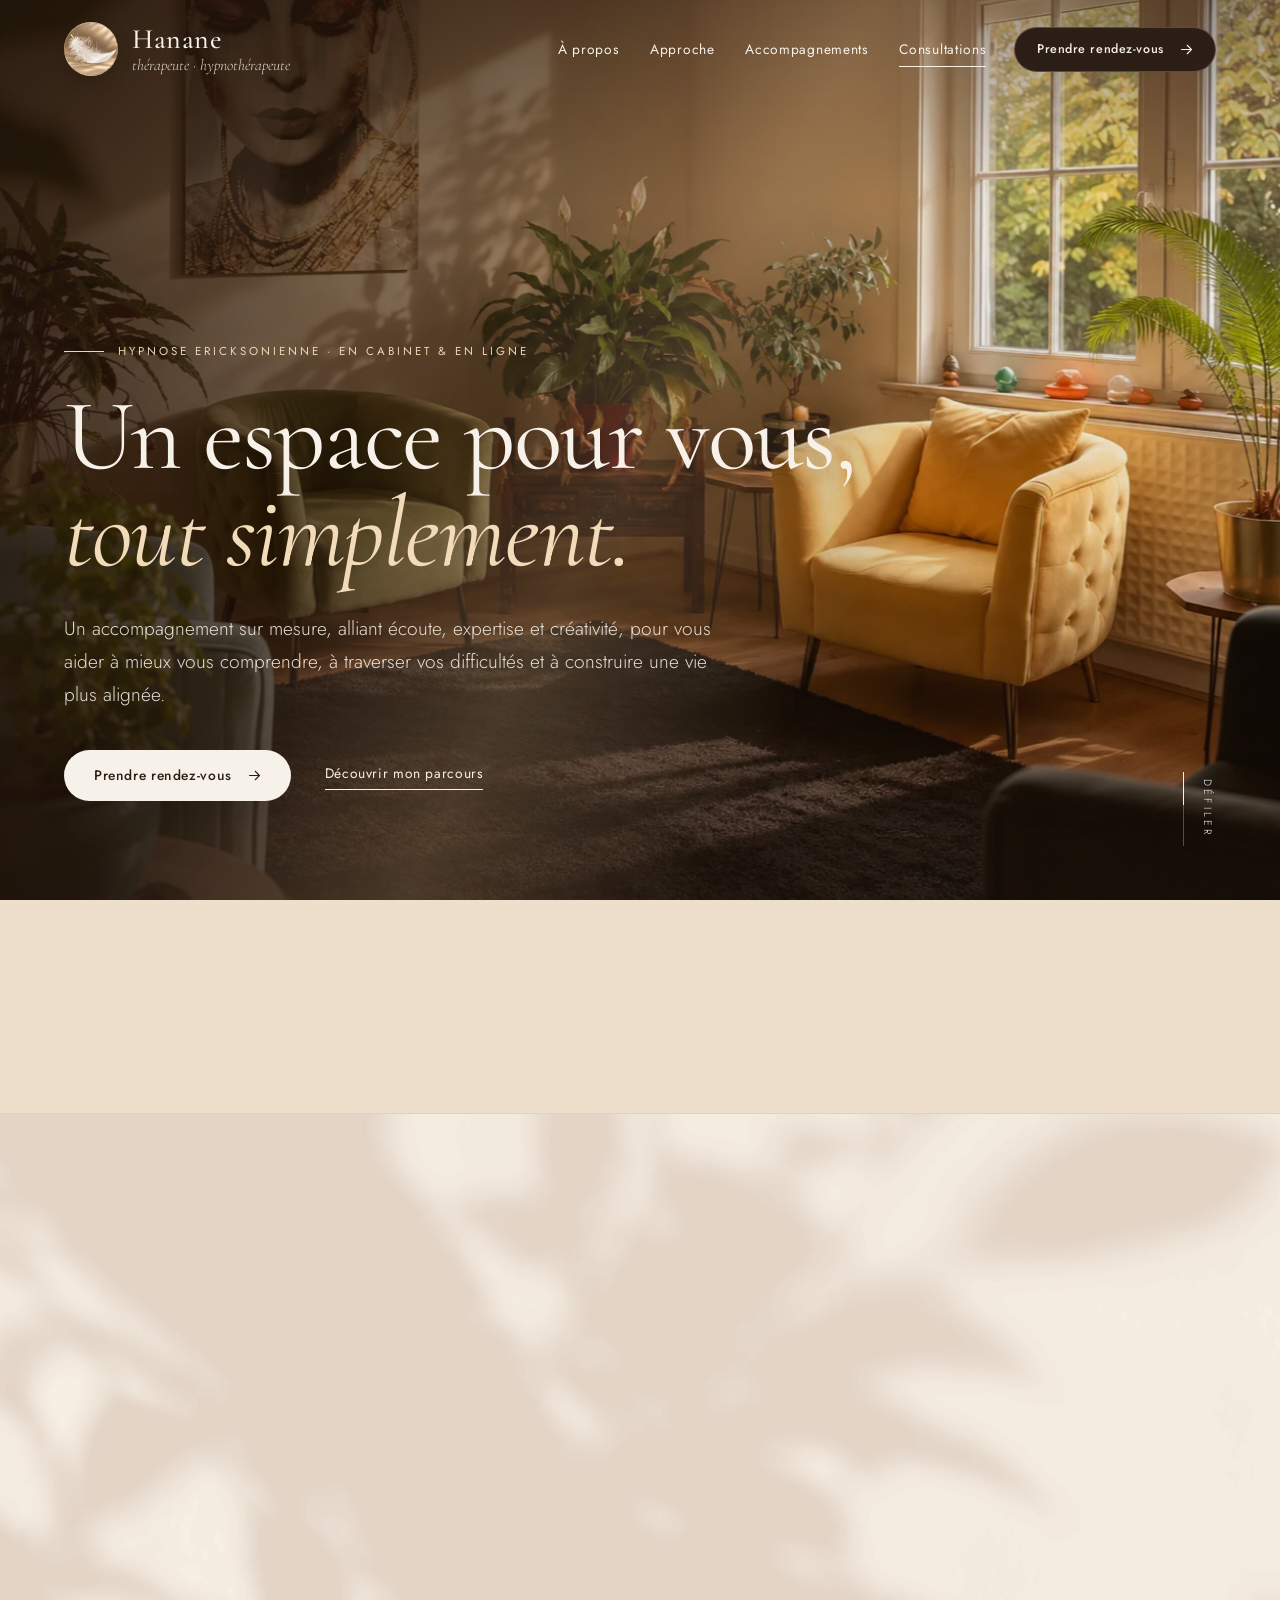
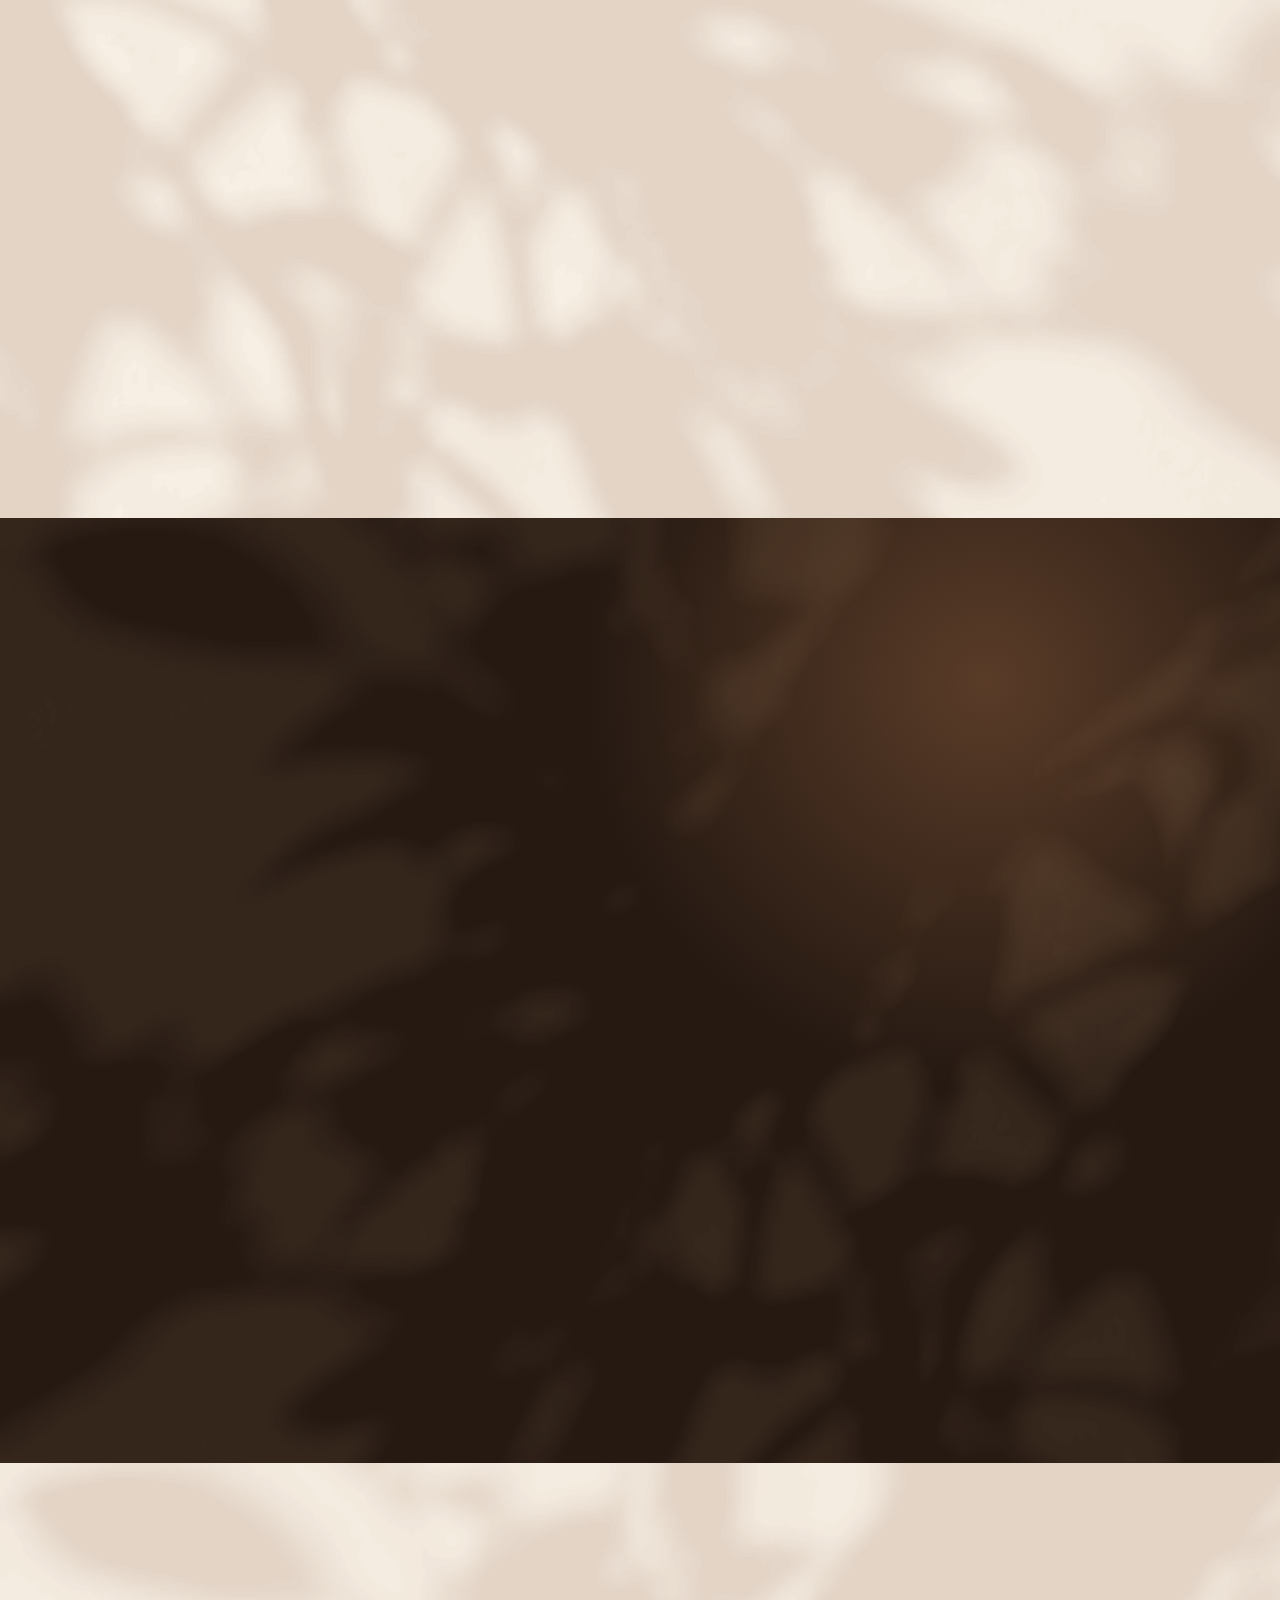
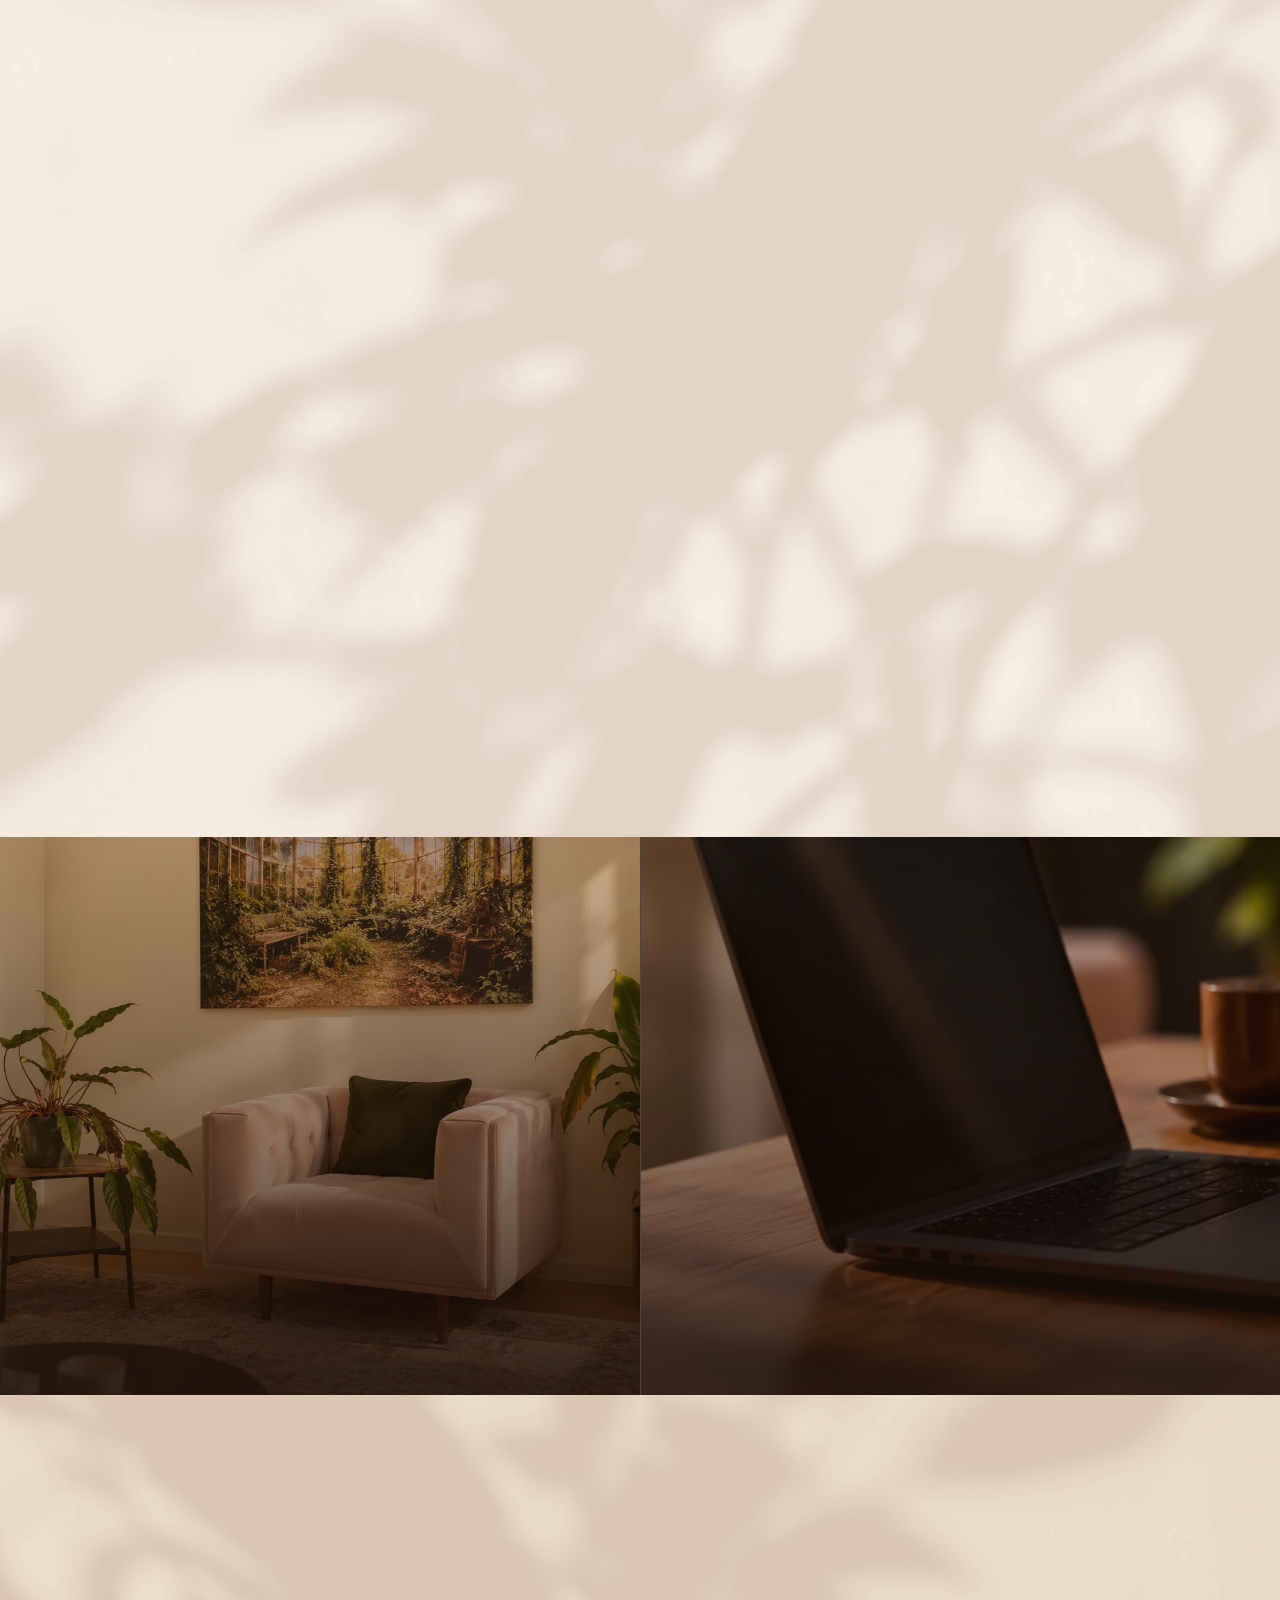
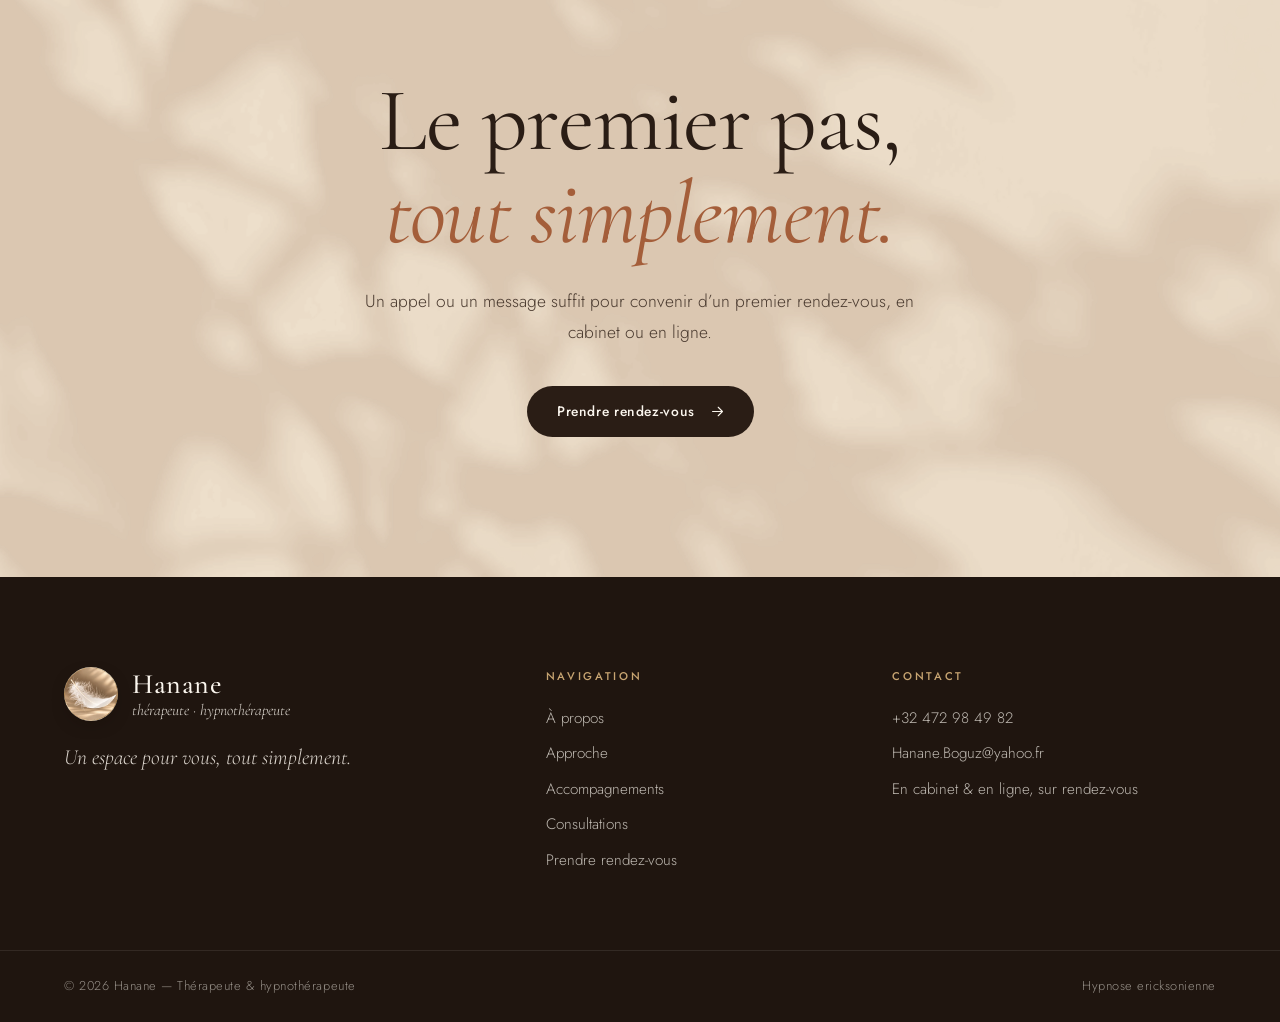
==== commit 4dd997ed: "SEO : métadonnées, données structurées, aperçu de lien, sitemap - titres et descriptions optimisés, " ====
--- a/index.html
+++ b/index.html
@@ -3,18 +3,81 @@
 <head>
   <meta charset="utf-8">
   <meta name="viewport" content="width=device-width, initial-scale=1">
-  <title>Hanane — Thérapeute &amp; hypnothérapeute</title>
-  <meta name="description" content="Hanane, thérapeute et hypnothérapeute. Un accompagnement sur mesure en hypnose ericksonienne, en cabinet et en ligne : addictions, anxiété et stress, estime de soi, rupture.">
+  <title>Hanane · Hypnothérapeute &amp; thérapeute | Hypnose ericksonienne</title>
+  <meta name="description" content="Hanane, thérapeute et hypnothérapeute, vous accompagne en hypnose ericksonienne : addictions, anxiété et stress, estime de soi, rupture. En cabinet et en ligne.">
   <meta name="theme-color" content="#2a1d15">
-  <meta property="og:title" content="Hanane — Thérapeute &amp; hypnothérapeute">
-  <meta property="og:description" content="Un espace pour vous, tout simplement. Hypnose ericksonienne, en cabinet et en ligne.">
-  <meta property="og:image" content="assets/img/hero-cabinet.webp">
+  <link rel="canonical" href="https://karamfattal.github.io/hanane/">
+  <meta name="robots" content="index, follow, max-image-preview:large, max-snippet:-1">
+  <meta property="og:type" content="website">
+  <meta property="og:site_name" content="Hanane — Thérapeute &amp; hypnothérapeute">
+  <meta property="og:locale" content="fr_BE">
+  <meta property="og:url" content="https://karamfattal.github.io/hanane/">
+  <meta property="og:title" content="Hanane · Hypnothérapeute &amp; thérapeute | Hypnose ericksonienne">
+  <meta property="og:description" content="Un espace pour vous, tout simplement. Hypnose ericksonienne en cabinet et en ligne : addictions, anxiété et stress, estime de soi, rupture.">
+  <meta property="og:image" content="https://karamfattal.github.io/hanane/assets/img/og-image.jpg">
+  <meta property="og:image:width" content="1200">
+  <meta property="og:image:height" content="630">
+  <meta property="og:image:alt" content="Le cabinet de Hanane, thérapeute et hypnothérapeute">
+  <meta name="twitter:card" content="summary_large_image">
+  <meta name="twitter:title" content="Hanane · Hypnothérapeute &amp; thérapeute | Hypnose ericksonienne">
+  <meta name="twitter:description" content="Un espace pour vous, tout simplement. Hypnose ericksonienne en cabinet et en ligne : addictions, anxiété et stress, estime de soi, rupture.">
+  <meta name="twitter:image" content="https://karamfattal.github.io/hanane/assets/img/og-image.jpg">
+  <link rel="apple-touch-icon" href="assets/img/favicon.png">
   <link rel="icon" type="image/png" href="assets/img/favicon.png">
   <link rel="preload" as="image" href="assets/img/hero-cabinet.webp" fetchpriority="high">
   <link rel="preconnect" href="https://fonts.googleapis.com">
   <link rel="preconnect" href="https://fonts.gstatic.com" crossorigin>
   <link href="https://fonts.googleapis.com/css2?family=Cormorant+Garamond:ital,wght@0,400;0,500;1,400;1,500&family=Jost:wght@300;400;500&display=swap" rel="stylesheet">
   <link rel="stylesheet" href="assets/css/style.css">
+  <script type="application/ld+json">
+  {
+    "@context": "https://schema.org",
+    "@graph": [
+      {
+        "@type": "WebSite",
+        "@id": "https://karamfattal.github.io/hanane/#website",
+        "url": "https://karamfattal.github.io/hanane/",
+        "name": "Hanane — Thérapeute & hypnothérapeute",
+        "inLanguage": "fr"
+      },
+      {
+        "@type": "ProfessionalService",
+        "@id": "https://karamfattal.github.io/hanane/#cabinet",
+        "name": "Hanane — Thérapeute & hypnothérapeute",
+        "url": "https://karamfattal.github.io/hanane/",
+        "description": "Hanane, thérapeute et hypnothérapeute, vous accompagne en hypnose ericksonienne : addictions, anxiété et stress, estime de soi, rupture. En cabinet et en ligne.",
+        "image": ["https://karamfattal.github.io/hanane/assets/img/og-image.jpg", "https://karamfattal.github.io/hanane/assets/img/hanane-portrait.webp"],
+        "logo": "https://karamfattal.github.io/hanane/assets/img/favicon.png",
+        "telephone": "+32472984982",
+        "email": "Hanane.Boguz@yahoo.fr",
+        "knowsAbout": ["Hypnose ericksonienne", "Hypnothérapie", "Addictions", "Anxiété", "Stress", "Estime de soi", "Rupture"],
+        "founder": {
+          "@type": "Person",
+          "name": "Hanane",
+          "jobTitle": "Thérapeute et hypnothérapeute",
+          "image": "https://karamfattal.github.io/hanane/assets/img/hanane-portrait.webp"
+        },
+        "contactPoint": {
+          "@type": "ContactPoint",
+          "contactType": "Prise de rendez-vous",
+          "telephone": "+32472984982",
+          "email": "Hanane.Boguz@yahoo.fr",
+          "url": "https://karamfattal.github.io/hanane/rendez-vous.html"
+        },
+        "hasOfferCatalog": {
+          "@type": "OfferCatalog",
+          "name": "Accompagnements",
+          "itemListElement": [
+            { "@type": "Offer", "itemOffered": { "@type": "Service", "name": "Addictions (tabac, jeu, alcool)", "description": "Se libérer de ce qui vous retient et retrouver votre liberté." } },
+            { "@type": "Offer", "itemOffered": { "@type": "Service", "name": "Anxiété et stress", "description": "Retrouver l’apaisement dans un quotidien parfois oppressant." } },
+            { "@type": "Offer", "itemOffered": { "@type": "Service", "name": "Estime de soi", "description": "Renforcer la confiance en soi et se reconnecter à ses ressources." } },
+            { "@type": "Offer", "itemOffered": { "@type": "Service", "name": "Rupture (couple, enfants, parents)", "description": "Rétablir le dialogue et renouer les liens." } }
+          ]
+        }
+      }
+    ]
+  }
+  </script>
   <script>
     document.documentElement.classList.add('js');
     try { if (sessionStorage.getItem('hanane-seen')) document.documentElement.classList.add('seen'); } catch (e) {}
@@ -82,8 +145,10 @@
       <div class="hero__motes" data-motes aria-hidden="true"></div>
 
       <div class="wrap hero__content">
-        <p class="hero__eyebrow">Hypnose ericksonienne · En cabinet &amp; en ligne</p>
-        <h1 class="hero__title" data-split>Un espace pour vous,<br><em>tout simplement.</em></h1>
+        <h1 class="hero__h1">
+          <span class="hero__eyebrow">Hypnose ericksonienne · En cabinet &amp; en ligne</span>
+          <span class="hero__title" data-split>Un espace pour vous,<br><em>tout simplement.</em></span>
+        </h1>
         <p class="hero__lead">
           Un accompagnement sur mesure, alliant écoute, expertise et créativité, pour vous aider
           à mieux vous comprendre, à traverser vos difficultés et à construire une vie plus alignée.
@@ -103,7 +168,8 @@
     </section>
 
     <!-- Valeurs -->
-    <section class="values" id="valeurs" aria-label="Ce qui guide mon accompagnement">
+    <section class="values" id="valeurs">
+      <h2 class="sr-only">Un accompagnement thérapeutique à votre écoute</h2>
       <div class="wrap values__grid">
         <div class="value" data-reveal style="--d:0s">
           <svg viewBox="0 0 48 48" aria-hidden="true">
@@ -162,7 +228,7 @@
           <div class="media media--reveal arch">
             <div class="media__inner" data-parallax="34">
               <img src="assets/img/hanane-portrait.webp" width="1000" height="1333" loading="lazy"
-                   alt="Portrait de Hanane, thérapeute et hypnothérapeute">
+                   decoding="async" alt="Portrait de Hanane, thérapeute et hypnothérapeute spécialisée en hypnose ericksonienne">
             </div>
           </div>
           <div class="portrait__tag">
@@ -252,7 +318,7 @@
 
         <div class="cards">
           <a class="card" href="rendez-vous.html" data-reveal style="--d:0s">
-            <div class="card__media"><img src="assets/img/addictions.webp" width="1100" height="733" loading="lazy" alt=""></div>
+            <div class="card__media"><img src="assets/img/addictions.webp" width="1100" height="733" loading="lazy" decoding="async" alt="Chaîne qui se brise, symbole de la libération des addictions"></div>
             <span class="card__num">01</span>
             <span class="card__arrow"><svg viewBox="0 0 24 24" aria-hidden="true"><path d="M5 12h14M13 6l6 6-6 6"/></svg></span>
             <div class="card__body">
@@ -262,7 +328,7 @@
             </div>
           </a>
           <a class="card" href="rendez-vous.html" data-reveal style="--d:.1s; --pos:68% 50%">
-            <div class="card__media"><img src="assets/img/anxiete.webp" width="1100" height="733" loading="lazy" alt=""></div>
+            <div class="card__media"><img src="assets/img/anxiete.webp" width="1100" height="733" loading="lazy" decoding="async" alt="Diffuseur et bougie dans une lumière douce, pour apaiser l’anxiété et le stress"></div>
             <span class="card__num">02</span>
             <span class="card__arrow"><svg viewBox="0 0 24 24" aria-hidden="true"><path d="M5 12h14M13 6l6 6-6 6"/></svg></span>
             <div class="card__body">
@@ -272,7 +338,7 @@
             </div>
           </a>
           <a class="card" href="rendez-vous.html" data-reveal style="--d:.2s; --pos:16% 50%">
-            <div class="card__media"><img src="assets/img/estime.webp" width="1100" height="733" loading="lazy" alt=""></div>
+            <div class="card__media"><img src="assets/img/estime.webp" width="1100" height="733" loading="lazy" decoding="async" alt="Arbre aux feuilles d’automne dans une lumière dorée, image de l’estime de soi"></div>
             <span class="card__num">03</span>
             <span class="card__arrow"><svg viewBox="0 0 24 24" aria-hidden="true"><path d="M5 12h14M13 6l6 6-6 6"/></svg></span>
             <div class="card__body">
@@ -282,7 +348,7 @@
             </div>
           </a>
           <a class="card" href="rendez-vous.html" data-reveal style="--d:.3s; --pos:30% 50%">
-            <div class="card__media"><img src="assets/img/rupture.webp" width="1100" height="733" loading="lazy" alt=""></div>
+            <div class="card__media"><img src="assets/img/rupture.webp" width="1100" height="733" loading="lazy" decoding="async" alt="Personne recroquevillée, la tête dans les bras, après une rupture"></div>
             <span class="card__num">04</span>
             <span class="card__arrow"><svg viewBox="0 0 24 24" aria-hidden="true"><path d="M5 12h14M13 6l6 6-6 6"/></svg></span>
             <div class="card__body">
@@ -296,7 +362,8 @@
     </section>
 
     <!-- Consultations -->
-    <section class="split" id="consultations" aria-label="Consultations en cabinet et en ligne">
+    <section class="split" id="consultations">
+      <h2 class="sr-only">Consultations d’hypnose en cabinet et en ligne</h2>
       <article class="panel" style="--pos:60% 50%">
         <div class="panel__bg" data-parallax="40"><img src="assets/img/cabinet-rose.webp" width="1400" height="933" loading="lazy" alt="Le cabinet : fauteuil rose poudré, plantes et lumière chaude"></div>
         <div class="panel__body">
@@ -362,7 +429,7 @@
         <p class="footer__tagline">Un espace pour vous, tout simplement.</p>
       </div>
       <div>
-        <h4>Navigation</h4>
+        <p class="footer__title">Navigation</p>
         <ul>
           <li><a href="#parcours">À propos</a></li>
           <li><a href="#approche">Approche</a></li>
@@ -372,7 +439,7 @@
         </ul>
       </div>
       <div>
-        <h4>Contact</h4>
+        <p class="footer__title">Contact</p>
         <ul>
           <li><a href="tel:+32472984982">+32 472 98 49 82</a></li>
           <li><a href="mailto:Hanane.Boguz@yahoo.fr">Hanane.Boguz@yahoo.fr</a></li>
--- a/assets/css/style.css
+++ b/assets/css/style.css
@@ -477,8 +477,11 @@
   padding-top: 170px;
   padding-bottom: clamp(72px, 11vh, 130px);
 }
+.hero__h1, .rdv__h1 { font: inherit; }
+.hero__title, .rdv__title { display: block; }
+.rdv__h1 .eyebrow { display: flex; }
 .hero__eyebrow {
-  display: inline-flex;
+  display: flex;
   align-items: center;
   gap: 14px;
   margin-bottom: clamp(20px, 3vh, 34px);
@@ -1020,7 +1023,7 @@
   line-height: 1.35;
   color: rgba(251, 246, 238, 0.86);
 }
-.footer h4 {
+.footer__title {
   margin: 0 0 18px;
   font-size: 0.7rem;
   font-weight: 500;
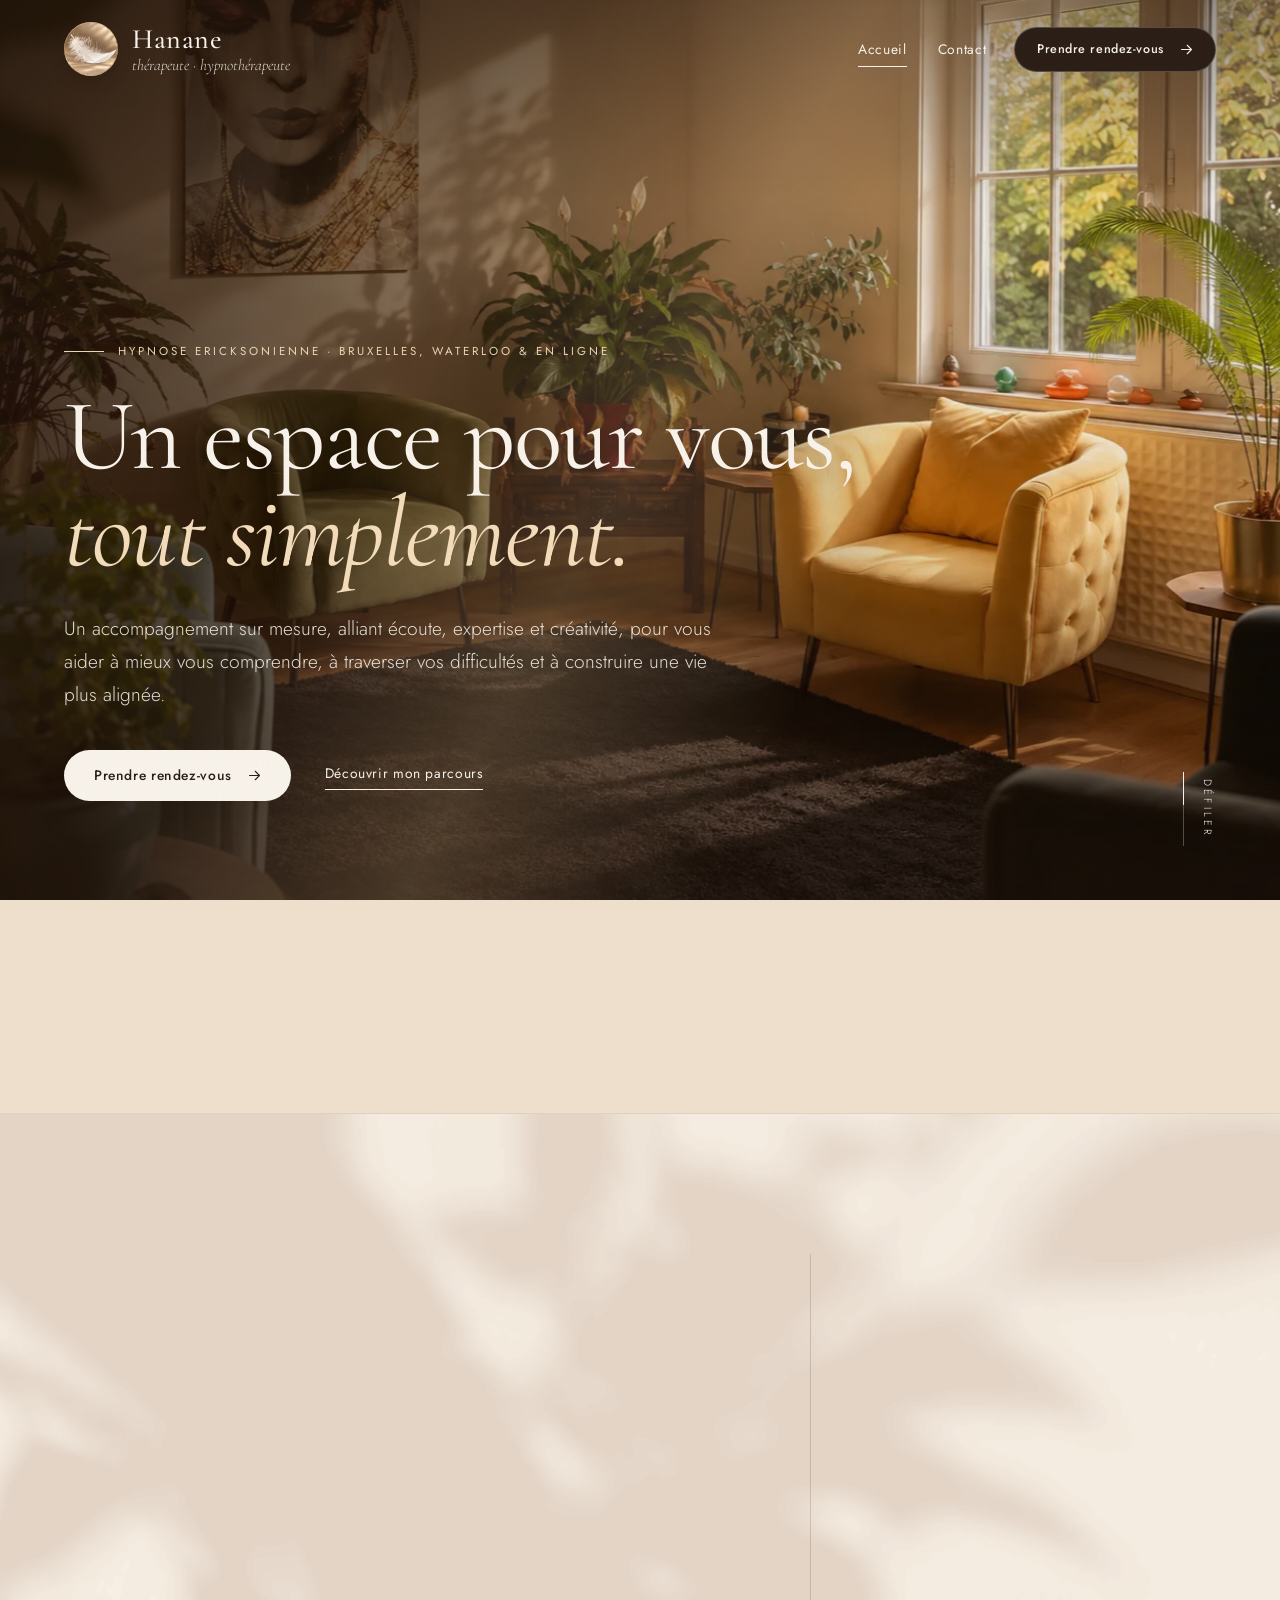
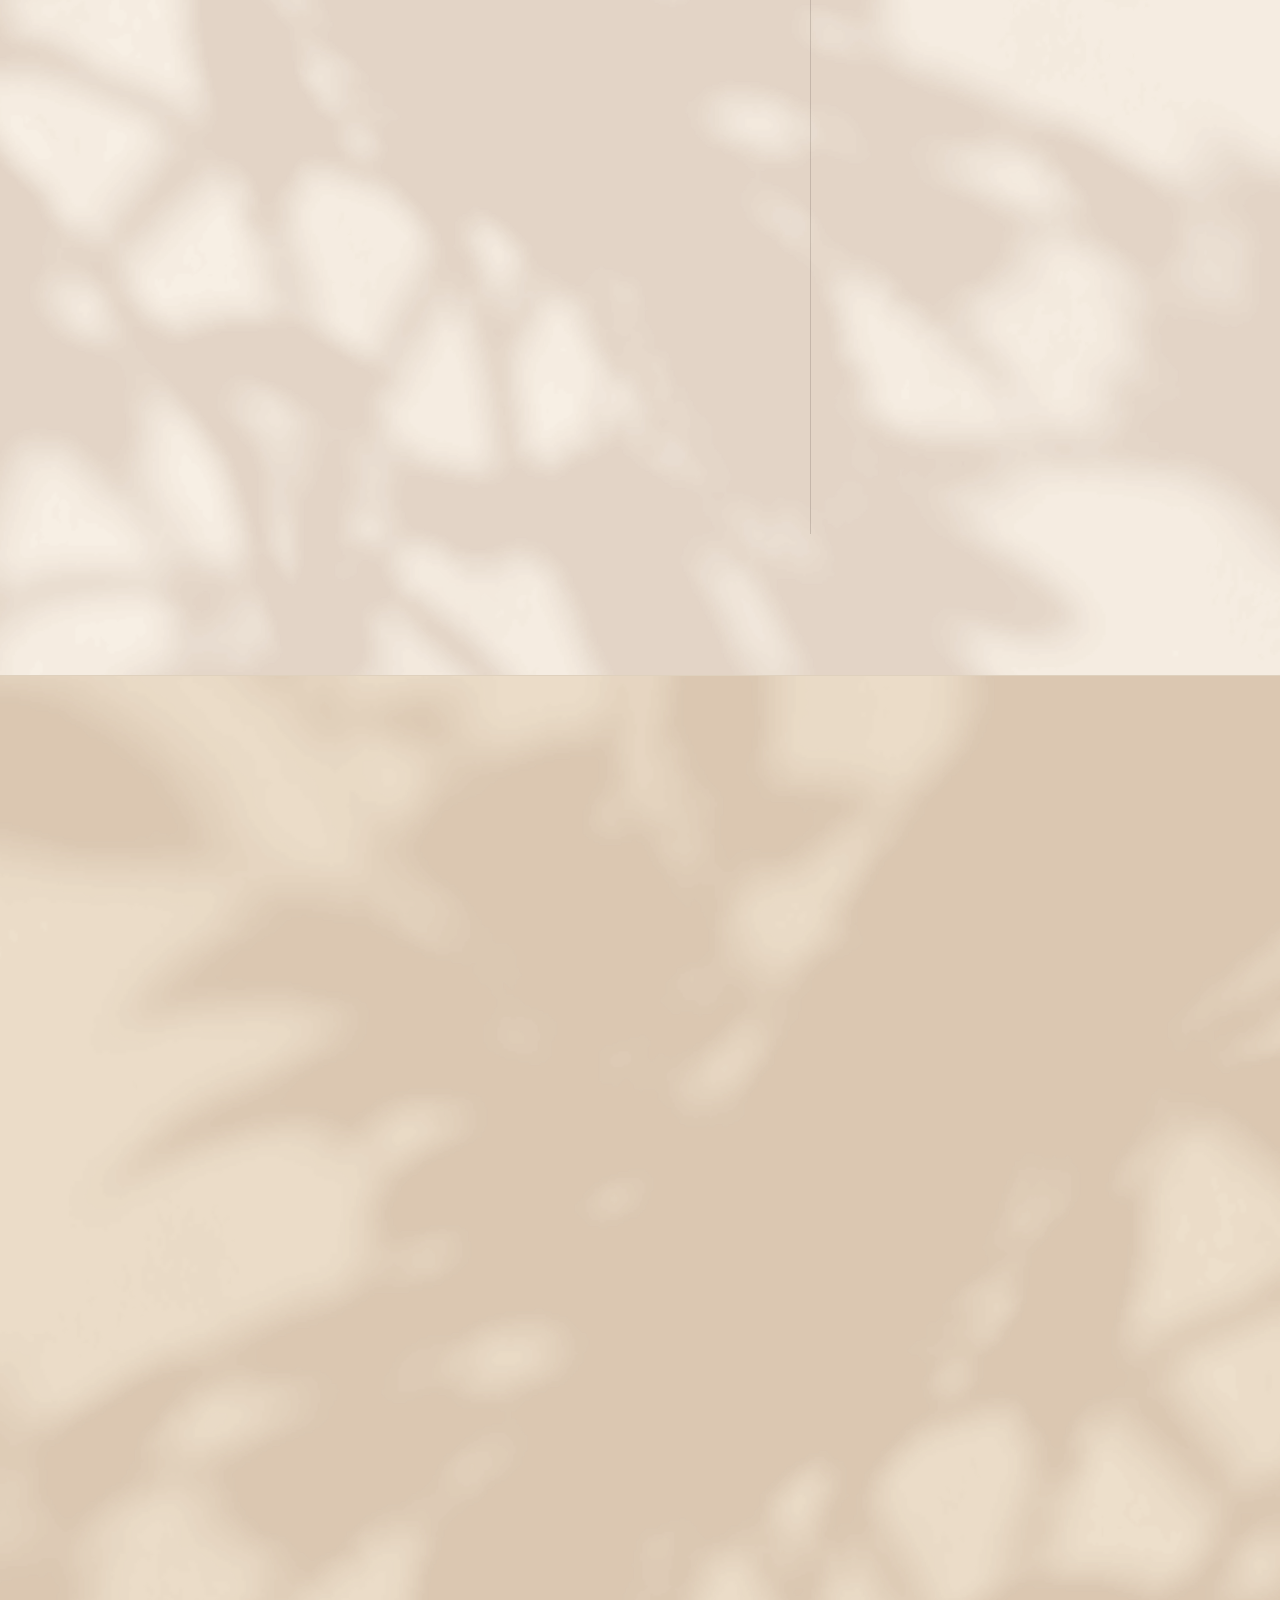
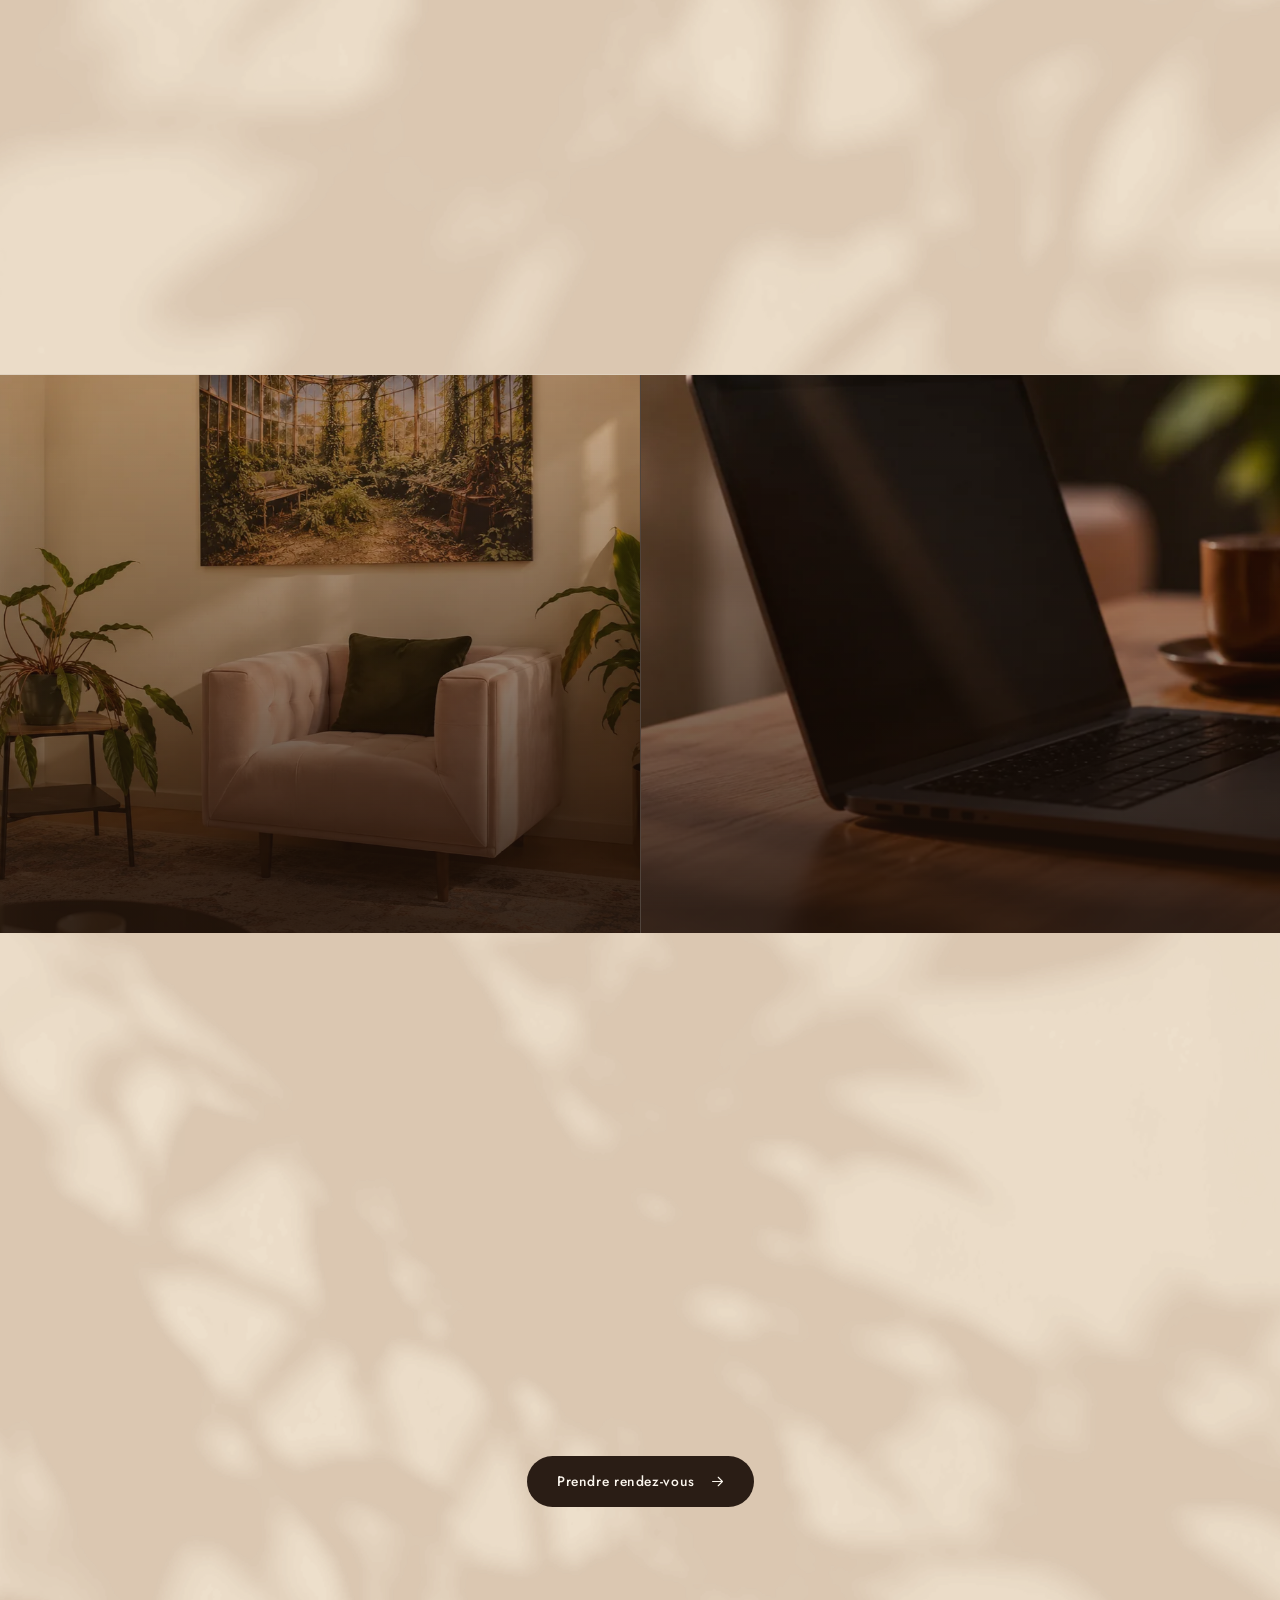
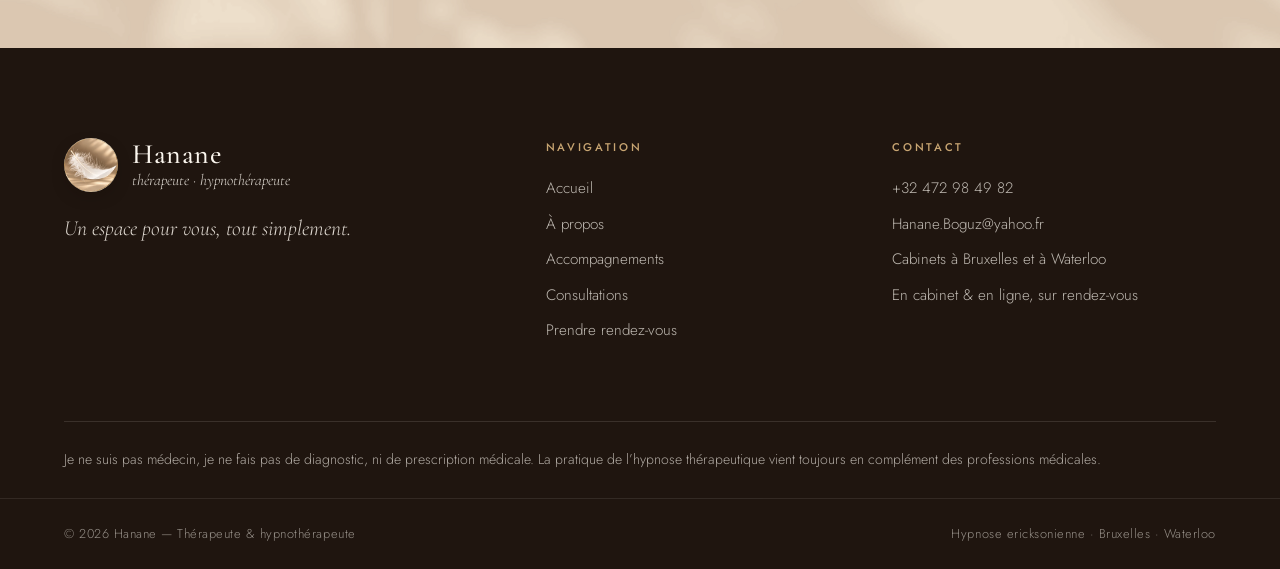
==== commit d37e17ae: "Contenu de Hanane : textes, sept accompagnements, cabinets à Bruxelles et Waterloo - menu réduit à A" ====
--- a/index.html
+++ b/index.html
@@ -1,10 +1,10 @@
 <!DOCTYPE html>
-<html lang="fr">
+<html lang="fr-BE">
 <head>
   <meta charset="utf-8">
   <meta name="viewport" content="width=device-width, initial-scale=1">
-  <title>Hanane · Hypnothérapeute &amp; thérapeute | Hypnose ericksonienne</title>
-  <meta name="description" content="Hanane, thérapeute et hypnothérapeute, vous accompagne en hypnose ericksonienne : addictions, anxiété et stress, estime de soi, rupture. En cabinet et en ligne.">
+  <title>Hypnothérapeute à Bruxelles &amp; Waterloo | Hanane, thérapeute</title>
+  <meta name="description" content="Hanane, hypnothérapeute à Bruxelles et Waterloo. Hypnose ericksonienne en cabinet et en ligne : addictions, stress, confiance en soi, sommeil, deuil, phobies.">
   <meta name="theme-color" content="#2a1d15">
   <link rel="canonical" href="https://karamfattal.github.io/hanane/">
   <meta name="robots" content="index, follow, max-image-preview:large, max-snippet:-1">
@@ -12,15 +12,15 @@
   <meta property="og:site_name" content="Hanane — Thérapeute &amp; hypnothérapeute">
   <meta property="og:locale" content="fr_BE">
   <meta property="og:url" content="https://karamfattal.github.io/hanane/">
-  <meta property="og:title" content="Hanane · Hypnothérapeute &amp; thérapeute | Hypnose ericksonienne">
-  <meta property="og:description" content="Un espace pour vous, tout simplement. Hypnose ericksonienne en cabinet et en ligne : addictions, anxiété et stress, estime de soi, rupture.">
+  <meta property="og:title" content="Hypnothérapeute à Bruxelles &amp; Waterloo | Hanane, thérapeute">
+  <meta property="og:description" content="Un espace pour vous, tout simplement. Hypnose ericksonienne à Bruxelles, à Waterloo et en ligne.">
   <meta property="og:image" content="https://karamfattal.github.io/hanane/assets/img/og-image.jpg">
   <meta property="og:image:width" content="1200">
   <meta property="og:image:height" content="630">
   <meta property="og:image:alt" content="Le cabinet de Hanane, thérapeute et hypnothérapeute">
   <meta name="twitter:card" content="summary_large_image">
-  <meta name="twitter:title" content="Hanane · Hypnothérapeute &amp; thérapeute | Hypnose ericksonienne">
-  <meta name="twitter:description" content="Un espace pour vous, tout simplement. Hypnose ericksonienne en cabinet et en ligne : addictions, anxiété et stress, estime de soi, rupture.">
+  <meta name="twitter:title" content="Hypnothérapeute à Bruxelles &amp; Waterloo | Hanane, thérapeute">
+  <meta name="twitter:description" content="Un espace pour vous, tout simplement. Hypnose ericksonienne à Bruxelles, à Waterloo et en ligne.">
   <meta name="twitter:image" content="https://karamfattal.github.io/hanane/assets/img/og-image.jpg">
   <link rel="apple-touch-icon" href="assets/img/favicon.png">
   <link rel="icon" type="image/png" href="assets/img/favicon.png">
@@ -38,19 +38,24 @@
         "@id": "https://karamfattal.github.io/hanane/#website",
         "url": "https://karamfattal.github.io/hanane/",
         "name": "Hanane — Thérapeute & hypnothérapeute",
-        "inLanguage": "fr"
+        "inLanguage": "fr-BE"
       },
       {
         "@type": "ProfessionalService",
         "@id": "https://karamfattal.github.io/hanane/#cabinet",
         "name": "Hanane — Thérapeute & hypnothérapeute",
         "url": "https://karamfattal.github.io/hanane/",
-        "description": "Hanane, thérapeute et hypnothérapeute, vous accompagne en hypnose ericksonienne : addictions, anxiété et stress, estime de soi, rupture. En cabinet et en ligne.",
+        "description": "Hanane, hypnothérapeute à Bruxelles et Waterloo. Hypnose ericksonienne en cabinet et en ligne : addictions, stress, confiance en soi, sommeil, deuil, phobies.",
         "image": ["https://karamfattal.github.io/hanane/assets/img/og-image.jpg", "https://karamfattal.github.io/hanane/assets/img/hanane-portrait.webp"],
         "logo": "https://karamfattal.github.io/hanane/assets/img/favicon.png",
         "telephone": "+32472984982",
         "email": "Hanane.Boguz@yahoo.fr",
-        "knowsAbout": ["Hypnose ericksonienne", "Hypnothérapie", "Addictions", "Anxiété", "Stress", "Estime de soi", "Rupture"],
+        "address": { "@type": "PostalAddress", "addressLocality": "Bruxelles", "addressCountry": "BE" },
+        "areaServed": [
+          { "@type": "City", "name": "Bruxelles" },
+          { "@type": "City", "name": "Waterloo" }
+        ],
+        "knowsAbout": ["Hypnose ericksonienne", "Hypnothérapie", "Addictions", "Stress", "Anxiété", "Estime de soi", "Confiance en soi", "Troubles du sommeil", "Deuil", "Phobies"],
         "founder": {
           "@type": "Person",
           "name": "Hanane",
@@ -68,10 +73,13 @@
           "@type": "OfferCatalog",
           "name": "Accompagnements",
           "itemListElement": [
-            { "@type": "Offer", "itemOffered": { "@type": "Service", "name": "Addictions (tabac, jeu, alcool)", "description": "Se libérer de ce qui vous retient et retrouver votre liberté." } },
-            { "@type": "Offer", "itemOffered": { "@type": "Service", "name": "Anxiété et stress", "description": "Retrouver l’apaisement dans un quotidien parfois oppressant." } },
-            { "@type": "Offer", "itemOffered": { "@type": "Service", "name": "Estime de soi", "description": "Renforcer la confiance en soi et se reconnecter à ses ressources." } },
-            { "@type": "Offer", "itemOffered": { "@type": "Service", "name": "Rupture (couple, enfants, parents)", "description": "Rétablir le dialogue et renouer les liens." } }
+            { "@type": "Offer", "itemOffered": { "@type": "Service", "name": "Addictions et comportements", "description": "Tabac, jeux, alcool et comportements alimentaires." } },
+            { "@type": "Offer", "itemOffered": { "@type": "Service", "name": "Stress et anxiété", "description": "Apaiser les tensions, les inquiétudes et retrouver la sérénité." } },
+            { "@type": "Offer", "itemOffered": { "@type": "Service", "name": "Estime et confiance en soi", "description": "Se valoriser, dépasser ses blocages et oser s’affirmer." } },
+            { "@type": "Offer", "itemOffered": { "@type": "Service", "name": "Ruptures et relations familiales", "description": "Couples, parents, enfants : renouer le dialogue et apaiser les conflits." } },
+            { "@type": "Offer", "itemOffered": { "@type": "Service", "name": "Sommeil et apaisement", "description": "Accompagner les troubles du sommeil et retrouver des nuits sereines." } },
+            { "@type": "Offer", "itemOffered": { "@type": "Service", "name": "Émotions et deuil", "description": "Tristesse, colère, humiliation, peur et accompagnement du deuil." } },
+            { "@type": "Offer", "itemOffered": { "@type": "Service", "name": "Peurs et phobies", "description": "Animaux, claustrophobie, peur de parler en public." } }
           ]
         }
       }
@@ -105,10 +113,8 @@
       </span>
     </a>
     <nav class="nav" aria-label="Navigation principale">
-      <a href="#parcours">À propos</a>
-      <a href="#approche">Approche</a>
-      <a href="#accompagnements">Accompagnements</a>
-      <a href="#consultations">Consultations</a>
+      <a href="#accueil">Accueil</a>
+      <a href="#contact">Contact</a>
     </nav>
     <a class="btn btn--dark btn--sm header__cta" href="rendez-vous.html">
       Prendre rendez-vous
@@ -121,11 +127,9 @@
 
   <div class="menu" id="menu">
     <nav class="menu__links" aria-label="Menu mobile">
-      <a href="#parcours" style="--i:0">À propos</a>
-      <a href="#approche" style="--i:1">Approche</a>
-      <a href="#accompagnements" style="--i:2">Accompagnements</a>
-      <a href="#consultations" style="--i:3">Consultations</a>
-      <a href="rendez-vous.html" style="--i:4"><em>Prendre rendez-vous</em></a>
+      <a href="#accueil" style="--i:0">Accueil</a>
+      <a href="#contact" style="--i:1">Contact</a>
+      <a href="rendez-vous.html" style="--i:2"><em>Prendre rendez-vous</em></a>
     </nav>
     <div class="menu__foot">
       <a href="tel:+32472984982">+32 472 98 49 82</a>
@@ -146,7 +150,7 @@
 
       <div class="wrap hero__content">
         <h1 class="hero__h1">
-          <span class="hero__eyebrow">Hypnose ericksonienne · En cabinet &amp; en ligne</span>
+          <span class="hero__eyebrow">Hypnose ericksonienne · Bruxelles, Waterloo &amp; en ligne</span>
           <span class="hero__title" data-split>Un espace pour vous,<br><em>tout simplement.</em></span>
         </h1>
         <p class="hero__lead">
@@ -228,7 +232,7 @@
           <div class="media media--reveal arch">
             <div class="media__inner" data-parallax="34">
               <img src="assets/img/hanane-portrait.webp" width="1000" height="1333" loading="lazy"
-                   decoding="async" alt="Portrait de Hanane, thérapeute et hypnothérapeute spécialisée en hypnose ericksonienne">
+                   decoding="async" alt="Portrait de Hanane, thérapeute et hypnothérapeute à Bruxelles et Waterloo">
             </div>
           </div>
           <div class="portrait__tag">
@@ -237,73 +241,54 @@
           </div>
         </div>
 
-        <div class="about__text">
-          <p class="eyebrow" data-reveal>À propos</p>
-          <h2 class="h2" data-split>Mon <em>parcours</em></h2>
-          <p class="about__lead" data-reveal>
-            Pendant plus de quinze ans, j’ai construit une carrière en tant que chef d’entreprise.
-          </p>
-          <p data-reveal style="--d:.08s">
-            Curieuse et passionnée depuis de nombreuses années par le développement personnel
-            et les médecines alternatives, je poursuis aujourd’hui encore cette quête, qui me permet
-            de parfaire mes connaissances et d’accompagner au mieux les personnes qui m’accordent
-            leur confiance.
-          </p>
-          <p data-reveal style="--d:.16s">
-            Accompagner chacun à résoudre ses problématiques, qu’elles soient d’ordre émotionnel
-            ou comportemental, et à retrouver un mieux-être et un équilibre de vie.
-          </p>
-          <blockquote class="about__quote" data-reveal>
-            «&nbsp;Ce n’est plus seulement une passion pour moi, c’est un état d’être.&nbsp;»
-          </blockquote>
-          <div class="about__sign" data-reveal>
-            <span class="signature">Hanane</span>
-            <a class="btn btn--ghost" href="#approche">
-              Découvrir mon approche
-              <svg viewBox="0 0 24 24" aria-hidden="true"><path d="M5 12h14M13 6l6 6-6 6"/></svg>
-            </a>
-          </div>
-        </div>
-
-      </div>
-    </section>
-
-    <!-- Approche -->
-    <section class="approche" id="approche">
-      <div class="shadows shadows--dark shadows--flip" aria-hidden="true"></div>
-      <div class="wrap">
-        <p class="eyebrow eyebrow--light" data-reveal>Mon approche</p>
-        <h2 class="approche__title" data-split>
-          L’hypnose ericksonienne, une thérapie brève qui fait appel à <em>vos ressources intérieures.</em>
-        </h2>
-
-        <div class="approche__grid">
-          <article class="step" data-reveal style="--d:0s">
-            <span class="step__num">01</span>
-            <h3>Révéler</h3>
-            <p>
-              Elle révèle vos potentiels pour vous permettre de trouver les solutions adaptées
-              à vos blocages et de libérer les nœuds émotionnels.
-            </p>
+        <div class="duo">
+          <article class="duo__col">
+            <p class="eyebrow" data-reveal>À propos</p>
+            <h2 class="h2" data-split>Mon<br class="br-d"> <em>parcours</em></h2>
+            <div class="duo__text">
+              <p data-reveal>
+                Pendant plus de 15&nbsp;ans, j’ai construit une carrière en tant que cheffe d’entreprise.
+              </p>
+              <p data-reveal style="--d:.06s">
+                Curieuse et passionnée depuis de très nombreuses années par le développement personnel
+                et les médecines alternatives, j’ai approfondi mes connaissances à travers des formations,
+                notamment quatre années de formation en hypnothérapie, ainsi que des conférences.
+              </p>
+              <p data-reveal style="--d:.12s">
+                Aujourd’hui encore, je poursuis cette quête qui me nourrit, afin de parfaire mes
+                connaissances et d’accompagner au mieux les personnes qui m’accorderont leur confiance.
+              </p>
+              <p data-reveal style="--d:.18s">
+                Accompagner les personnes à résoudre leurs problématiques, qu’elles soient d’ordre
+                émotionnel ou comportemental, et à retrouver un mieux-être ainsi qu’un équilibre de vie
+                n’est plus seulement une passion pour moi&nbsp;: c’est un état d’être.
+              </p>
+              <p class="signature" data-reveal>Hanane</p>
+            </div>
           </article>
-          <article class="step" data-reveal style="--d:.14s">
-            <span class="step__num">02</span>
-            <h3>Se rencontrer</h3>
-            <p>
-              Une approche unique, à la rencontre de soi&nbsp;: un travail en profondeur
-              pour se reconnecter et trouver les réponses à ses questions.
-            </p>
+
+          <article class="duo__col duo__col--line" id="hypnotherapie">
+            <p class="eyebrow" data-reveal>Mon approche</p>
+            <h2 class="h2" data-split>À propos de<br class="br-d"> <em>l’hypnothérapie</em></h2>
+            <div class="duo__text">
+              <p data-reveal>
+                L’hypnose ericksonienne est une thérapie brève qui fait appel à vos ressources
+                intérieures et révèle vos potentiels pour vous permettre de trouver des solutions
+                adaptées à vos blocages et de libérer les nœuds émotionnels.
+              </p>
+              <p data-reveal style="--d:.06s">
+                C’est une approche unique, à la rencontre de soi, un travail en profondeur
+                pour mieux se comprendre et trouver les réponses à ses questions.
+              </p>
+              <p data-reveal style="--d:.12s">
+                C’est dans l’écoute et en toute bienveillance que je vous accompagne pour atteindre
+                le changement souhaité, à travers des méthodes qui favorisent le bien-être
+                psychologique, émotionnel et spirituel.
+              </p>
+            </div>
           </article>
-          <article class="step" data-reveal style="--d:.28s">
-            <span class="step__num">03</span>
-            <h3>Changer</h3>
-            <p>
-              C’est dans l’écoute et en toute bienveillance que je vous accompagne pour atteindre
-              le changement souhaité, à travers des méthodes qui favorisent le bien-être
-              psychologique, émotionnel et spirituel.
-            </p>
-          </article>
-        </div>
+        </div>
+
       </div>
     </section>
 
@@ -317,44 +302,67 @@
         </div>
 
         <div class="cards">
-          <a class="card" href="rendez-vous.html" data-reveal style="--d:0s">
-            <div class="card__media"><img src="assets/img/addictions.webp" width="1100" height="733" loading="lazy" decoding="async" alt="Chaîne qui se brise, symbole de la libération des addictions"></div>
+          <a class="card" href="rendez-vous.html" data-reveal style="--d:0.0s; --pos:62% 50%">
+            <div class="card__media"><img src="assets/img/addictions.webp" width="1100" height="733" loading="lazy" decoding="async" alt="Cigarette, verre d’alcool, dés et jetons : tabac, jeux et alcool"></div>
             <span class="card__num">01</span>
             <span class="card__arrow"><svg viewBox="0 0 24 24" aria-hidden="true"><path d="M5 12h14M13 6l6 6-6 6"/></svg></span>
             <div class="card__body">
-              <p class="card__tag">Tabac · Jeu · Alcool</p>
-              <h3>Addictions</h3>
-              <p class="card__text">Se libérer de ce qui vous retient et retrouver votre liberté.</p>
-            </div>
-          </a>
-          <a class="card" href="rendez-vous.html" data-reveal style="--d:.1s; --pos:68% 50%">
-            <div class="card__media"><img src="assets/img/anxiete.webp" width="1100" height="733" loading="lazy" decoding="async" alt="Diffuseur et bougie dans une lumière douce, pour apaiser l’anxiété et le stress"></div>
+              <h3>Addictions et comportements</h3>
+              <p class="card__text">Tabac, jeux, alcool et comportements alimentaires.</p>
+            </div>
+          </a>
+          <a class="card" href="rendez-vous.html" data-reveal style="--d:0.1s; --pos:50% 50%">
+            <div class="card__media"><img src="assets/img/stress.webp" width="1100" height="733" loading="lazy" decoding="async" alt="Ombres de feuillage sur un mur clair, image d’apaisement"></div>
             <span class="card__num">02</span>
             <span class="card__arrow"><svg viewBox="0 0 24 24" aria-hidden="true"><path d="M5 12h14M13 6l6 6-6 6"/></svg></span>
             <div class="card__body">
-              <p class="card__tag">Apaisement</p>
-              <h3>Anxiété et stress</h3>
-              <p class="card__text">Retrouver l’apaisement dans un quotidien parfois oppressant.</p>
-            </div>
-          </a>
-          <a class="card" href="rendez-vous.html" data-reveal style="--d:.2s; --pos:16% 50%">
-            <div class="card__media"><img src="assets/img/estime.webp" width="1100" height="733" loading="lazy" decoding="async" alt="Arbre aux feuilles d’automne dans une lumière dorée, image de l’estime de soi"></div>
+              <h3>Stress et anxiété</h3>
+              <p class="card__text">Apaiser les tensions, les inquiétudes et retrouver la sérénité.</p>
+            </div>
+          </a>
+          <a class="card" href="rendez-vous.html" data-reveal style="--d:0.2s; --pos:16% 50%">
+            <div class="card__media"><img src="assets/img/estime.webp" width="1100" height="733" loading="lazy" decoding="async" alt="Arbre aux feuilles d’automne dans une lumière dorée"></div>
             <span class="card__num">03</span>
             <span class="card__arrow"><svg viewBox="0 0 24 24" aria-hidden="true"><path d="M5 12h14M13 6l6 6-6 6"/></svg></span>
             <div class="card__body">
-              <p class="card__tag">Confiance</p>
-              <h3>Estime de soi</h3>
-              <p class="card__text">Renforcer la confiance en soi et se reconnecter à ses ressources.</p>
-            </div>
-          </a>
-          <a class="card" href="rendez-vous.html" data-reveal style="--d:.3s; --pos:30% 50%">
-            <div class="card__media"><img src="assets/img/rupture.webp" width="1100" height="733" loading="lazy" decoding="async" alt="Personne recroquevillée, la tête dans les bras, après une rupture"></div>
+              <h3>Estime et confiance en soi</h3>
+              <p class="card__text">Se valoriser, dépasser ses blocages et oser s’affirmer.</p>
+            </div>
+          </a>
+          <a class="card" href="rendez-vous.html" data-reveal style="--d:0.3s; --pos:50% 50%">
+            <div class="card__media"><img src="assets/img/ruptures.webp" width="1100" height="733" loading="lazy" decoding="async" alt="Chaîne dont un maillon se brise"></div>
             <span class="card__num">04</span>
             <span class="card__arrow"><svg viewBox="0 0 24 24" aria-hidden="true"><path d="M5 12h14M13 6l6 6-6 6"/></svg></span>
             <div class="card__body">
-              <p class="card__tag">Couple · Enfants · Parents</p>
-              <h3>Rupture</h3>
-              <p class="card__text">Rétablir le dialogue et renouer les liens.</p>
+              <h3>Ruptures et relations familiales</h3>
+              <p class="card__text">Couples, parents, enfants&nbsp;: renouer le dialogue et apaiser les conflits.</p>
+            </div>
+          </a>
+          <a class="card" href="rendez-vous.html" data-reveal style="--d:0.0s; --pos:68% 50%">
+            <div class="card__media"><img src="assets/img/sommeil.webp" width="1100" height="733" loading="lazy" decoding="async" alt="Lit, diffuseur et bougie dans une lumière douce du soir"></div>
+            <span class="card__num">05</span>
+            <span class="card__arrow"><svg viewBox="0 0 24 24" aria-hidden="true"><path d="M5 12h14M13 6l6 6-6 6"/></svg></span>
+            <div class="card__body">
+              <h3>Sommeil et apaisement</h3>
+              <p class="card__text">Accompagner les troubles du sommeil et retrouver des nuits sereines.</p>
+            </div>
+          </a>
+          <a class="card" href="rendez-vous.html" data-reveal style="--d:0.1s; --pos:30% 50%">
+            <div class="card__media"><img src="assets/img/emotions.webp" width="1100" height="733" loading="lazy" decoding="async" alt="Personne recroquevillée, la tête dans les bras"></div>
+            <span class="card__num">06</span>
+            <span class="card__arrow"><svg viewBox="0 0 24 24" aria-hidden="true"><path d="M5 12h14M13 6l6 6-6 6"/></svg></span>
+            <div class="card__body">
+              <h3>Émotions et deuil</h3>
+              <p class="card__text">Tristesse, colère, humiliation, peur et accompagnement du deuil.</p>
+            </div>
+          </a>
+          <a class="card" href="rendez-vous.html" data-reveal style="--d:0.2s; --pos:22% 50%">
+            <div class="card__media"><img src="assets/img/phobies.webp" width="1100" height="733" loading="lazy" decoding="async" alt="Ombre d’une araignée et de feuillages sur un mur, près d’une lanterne"></div>
+            <span class="card__num">07</span>
+            <span class="card__arrow"><svg viewBox="0 0 24 24" aria-hidden="true"><path d="M5 12h14M13 6l6 6-6 6"/></svg></span>
+            <div class="card__body">
+              <h3>Peurs et phobies</h3>
+              <p class="card__text">Animaux, claustrophobie, peur de parler en public.</p>
             </div>
           </a>
         </div>
@@ -371,7 +379,8 @@
           <h3 data-reveal style="--d:.08s">Un lieu confidentiel <em>et inspirant</em></h3>
           <p data-reveal style="--d:.16s">
             Je vous accueille dans un espace chaleureux, pensé pour votre bien-être,
-            propice à l’écoute et à la réflexion.
+            propice à l’écoute et à la réflexion, au sein de deux cabinets situés
+            à Bruxelles et à Waterloo.
           </p>
           <a class="btn btn--ghost-light" href="rendez-vous.html#infos" data-reveal style="--d:.24s">
             Informations pratiques
@@ -431,26 +440,32 @@
       <div>
         <p class="footer__title">Navigation</p>
         <ul>
+          <li><a href="#accueil">Accueil</a></li>
           <li><a href="#parcours">À propos</a></li>
-          <li><a href="#approche">Approche</a></li>
           <li><a href="#accompagnements">Accompagnements</a></li>
           <li><a href="#consultations">Consultations</a></li>
           <li><a href="rendez-vous.html">Prendre rendez-vous</a></li>
         </ul>
       </div>
-      <div>
+      <div id="contact">
         <p class="footer__title">Contact</p>
         <ul>
           <li><a href="tel:+32472984982">+32 472 98 49 82</a></li>
           <li><a href="mailto:Hanane.Boguz@yahoo.fr">Hanane.Boguz@yahoo.fr</a></li>
-          <!-- ADRESSE-FOOTER -->
+          <li>Cabinets à Bruxelles et à Waterloo</li>
           <li>En cabinet &amp; en ligne, sur rendez-vous</li>
         </ul>
       </div>
+    </div>
+    <div class="wrap">
+      <p class="footer__disclaimer">
+        Je ne suis pas médecin, je ne fais pas de diagnostic, ni de prescription médicale.
+        La pratique de l’hypnose thérapeutique vient toujours en complément des professions médicales.
+      </p>
     </div>
     <div class="wrap footer__bottom">
       <span>© <span data-year>2026</span> Hanane — Thérapeute &amp; hypnothérapeute</span>
-      <span>Hypnose ericksonienne</span>
+      <span>Hypnose ericksonienne · Bruxelles · Waterloo</span>
     </div>
   </footer>
 
--- a/assets/css/style.css
+++ b/assets/css/style.css
@@ -25,6 +25,7 @@
   --pad: clamp(20px, 5vw, 84px);
   --max: 1320px;
   --section: clamp(84px, 11vw, 168px);
+  --title: clamp(2.3rem, 1.5rem + 2.6vw, 3.6rem);
 }
 
 *,
@@ -119,7 +120,7 @@
 .h2 {
   font-family: var(--serif);
   font-weight: 400;
-  font-size: clamp(2.5rem, 1.6rem + 3.6vw, 4.6rem);
+  font-size: var(--title);
   line-height: 1.04;
   letter-spacing: -0.012em;
   color: var(--ink);
@@ -669,10 +670,30 @@
 }
 .about__grid {
   display: grid;
-  grid-template-columns: minmax(0, 5fr) minmax(0, 6fr);
-  gap: clamp(40px, 8vw, 130px);
-  align-items: center;
-}
+  grid-template-columns: minmax(0, 3fr) minmax(0, 9fr);
+  gap: clamp(40px, 5.5vw, 90px);
+  align-items: center;
+}
+.duo {
+  display: grid;
+  grid-template-columns: 1fr 1fr;
+  grid-template-rows: auto auto 1fr;
+}
+.duo__col {
+  display: grid;
+  grid-template-rows: subgrid;
+  grid-row: span 3;
+  padding-right: clamp(22px, 3vw, 46px);
+}
+.duo__col--line {
+  padding-right: 0;
+  padding-left: clamp(22px, 3vw, 46px);
+  border-left: 1px solid rgba(42, 29, 21, 0.16);
+}
+.duo__col .eyebrow { justify-self: start; }
+.duo__col .h2 { align-self: end; margin: 20px 0 clamp(22px, 2.4vw, 34px); }
+.duo__text p + p { margin-top: 15px; }
+.duo__text p.signature { margin-top: 28px; }
 .portrait { position: relative; max-width: 480px; margin-inline: auto; width: 100%; }
 .portrait::before {
   content: "";
@@ -710,38 +731,6 @@
 .portrait__tag img { width: 34px; height: 34px; border-radius: 50%; }
 @keyframes float { 0%, 100% { transform: translateY(0); } 50% { transform: translateY(-9px); } }
 
-.about__text .h2 { margin: 22px 0 clamp(26px, 3vw, 40px); }
-.about__lead {
-  font-family: var(--serif);
-  font-size: clamp(1.45rem, 1.15rem + 1vw, 1.95rem);
-  line-height: 1.32;
-  color: var(--ink);
-  margin-bottom: 22px;
-}
-.about__text p + p { margin-top: 16px; }
-.about__quote {
-  position: relative;
-  margin: clamp(30px, 3.4vw, 46px) 0;
-  padding-left: 30px;
-  font-family: var(--serif);
-  font-style: italic;
-  font-size: clamp(1.5rem, 1.2rem + 1.1vw, 2.1rem);
-  line-height: 1.25;
-  color: var(--terra);
-}
-.about__quote::before {
-  content: "";
-  position: absolute;
-  left: 0; top: 0.2em; bottom: 0.2em;
-  width: 1px;
-  background: var(--gold);
-}
-.about__sign {
-  display: flex;
-  align-items: center;
-  flex-wrap: wrap;
-  gap: 20px 34px;
-}
 .signature {
   font-family: var(--serif);
   font-style: italic;
@@ -750,82 +739,13 @@
   color: var(--ink);
 }
 
-/* ---------- Approche ---------- */
-
-.approche {
+/* ---------- Accompagnements ---------- */
+
+.services {
   position: relative;
   padding-block: var(--section);
-  background: #251912;
-  color: rgba(251, 246, 238, 0.8);
-  overflow: hidden;
-  isolation: isolate;
-}
-.approche::before {
-  content: "";
-  position: absolute;
-  z-index: -2;
-  right: -12%; top: -30%;
-  width: 70vw; height: 70vw;
-  max-width: 980px; max-height: 980px;
-  border-radius: 50%;
-  background: radial-gradient(circle, rgba(191, 127, 82, 0.34), rgba(191, 127, 82, 0) 64%);
-  animation: glow 12s ease-in-out infinite alternate;
-}
-@keyframes glow { from { transform: translate3d(0, 0, 0) scale(1); opacity: 0.7; } to { transform: translate3d(-6%, 8%, 0) scale(1.15); opacity: 1; } }
-.approche__title {
-  max-width: 24ch;
-  margin-top: 26px;
-  font-family: var(--serif);
-  font-weight: 400;
-  font-size: clamp(2.3rem, 1.3rem + 4.2vw, 5rem);
-  line-height: 1.05;
-  letter-spacing: -0.012em;
-  color: var(--paper);
-}
-.approche__title em { color: var(--gold); }
-.approche__grid {
-  display: grid;
-  grid-template-columns: repeat(3, 1fr);
-  gap: clamp(28px, 4vw, 70px);
-  margin-top: clamp(54px, 7vw, 104px);
-}
-.step {
-  position: relative;
-  padding-top: 30px;
-}
-.step::before {
-  content: "";
-  position: absolute;
-  left: 0; top: 0;
-  width: 100%; height: 1px;
-  background: rgba(251, 246, 238, 0.22);
-  transform: scaleX(0);
-  transform-origin: left;
-  transition: transform 1.6s var(--ease-io) var(--d, 0s);
-}
-.step.is-in::before, html:not(.js) .step::before { transform: none; }
-.step__num {
-  font-size: 0.72rem;
-  font-weight: 500;
-  letter-spacing: 0.24em;
-  color: var(--gold);
-}
-.step h3 {
-  margin: 14px 0 14px;
-  font-family: var(--serif);
-  font-style: italic;
-  font-weight: 400;
-  font-size: clamp(1.8rem, 1.4rem + 1.2vw, 2.5rem);
-  line-height: 1.1;
-  color: var(--paper);
-}
-.step p { max-width: 34em; }
-
-/* ---------- Accompagnements ---------- */
-
-.services {
-  position: relative;
-  padding-block: var(--section);
+  background: var(--sand);
+  border-block: 1px solid rgba(42, 29, 21, 0.07);
   overflow: hidden;
   isolation: isolate;
 }
@@ -839,14 +759,17 @@
 }
 .services__head .h2 { max-width: 22ch; }
 .cards {
-  display: grid;
-  grid-template-columns: repeat(4, 1fr);
-  gap: clamp(14px, 1.6vw, 26px);
+  --g: clamp(14px, 1.6vw, 26px);
+  display: flex;
+  flex-wrap: wrap;
+  justify-content: center;
+  gap: var(--g);
 }
 .card {
   position: relative;
   display: block;
-  aspect-ratio: 3 / 4.25;
+  flex: 0 0 calc((100% - 3 * var(--g)) / 4);
+  aspect-ratio: 4 / 5;
   border-radius: 8px;
   overflow: hidden;
   color: var(--paper);
@@ -867,9 +790,9 @@
   position: absolute;
   inset: 0;
   z-index: -1;
-  background: linear-gradient(0deg, rgba(28, 16, 9, 0.86) 0%, rgba(28, 16, 9, 0.28) 46%, rgba(28, 16, 9, 0.06) 100%);
+  background: linear-gradient(0deg, rgba(28, 16, 9, 0.92) 0%, rgba(28, 16, 9, 0.5) 42%, rgba(28, 16, 9, 0.08) 100%);
   transition: opacity 0.9s var(--ease);
-  opacity: 0.86;
+  opacity: 0.9;
 }
 .card:hover .card__media img { transform: scale(1.1); }
 .card:hover::after { opacity: 1; }
@@ -898,38 +821,19 @@
   left: 0; right: 0; bottom: 0;
   padding: 26px 24px 26px;
 }
-.card__tag {
-  font-size: 0.68rem;
-  font-weight: 500;
-  letter-spacing: 0.22em;
-  text-transform: uppercase;
-  color: #f1d9b6;
-}
 .card h3 {
-  margin-top: 8px;
   font-family: var(--serif);
   font-weight: 400;
-  font-size: clamp(1.8rem, 1.3rem + 1.1vw, 2.4rem);
-  line-height: 1.05;
+  font-size: clamp(1.55rem, 1.15rem + 0.85vw, 2.05rem);
+  line-height: 1.08;
+  text-wrap: balance;
 }
 .card__text {
-  margin-top: 12px;
-  font-size: 0.95rem;
+  margin-top: 10px;
+  font-size: 0.93rem;
   line-height: 1.55;
   color: rgba(251, 246, 238, 0.88);
 }
-@media (hover: hover) and (min-width: 721px) {
-  .card__text {
-    max-height: 0;
-    margin-top: 0;
-    opacity: 0;
-    transform: translateY(14px);
-    transition: max-height 0.9s var(--ease), margin 0.9s var(--ease), opacity 0.7s var(--ease), transform 0.9s var(--ease);
-  }
-  .card:hover .card__text,
-  .card:focus-visible .card__text { max-height: 7em; margin-top: 12px; opacity: 1; transform: none; }
-}
-
 /* ---------- Consultations ---------- */
 
 .split { display: flex; background: var(--ink); }
@@ -972,7 +876,7 @@
   margin: 18px 0 16px;
   font-family: var(--serif);
   font-weight: 400;
-  font-size: clamp(2.1rem, 1.5rem + 2vw, 3.3rem);
+  font-size: var(--title);
   line-height: 1.05;
 }
 .panel h3 em { color: #f6dfbd; }
@@ -997,7 +901,7 @@
   animation: float 8s ease-in-out infinite;
 }
 .cta__logo img { width: 100%; height: 100%; border-radius: 50%; box-shadow: 0 30px 50px -26px rgba(42, 29, 21, 0.55); }
-.cta .h2 { max-width: 14ch; font-size: clamp(2.8rem, 1.6rem + 5vw, 6rem); }
+.cta .h2 { max-width: 16ch; }
 .cta p { max-width: 34em; margin: 26px 0 38px; color: var(--ink-2); }
 
 /* ---------- Pied de page ---------- */
@@ -1046,7 +950,15 @@
   opacity: 0.75;
 }
 
+.footer__disclaimer {
+  padding-block: 26px;
+  border-top: 1px solid rgba(251, 246, 238, 0.12);
+  font-size: 0.88rem;
+  line-height: 1.7;
+  color: rgba(251, 246, 238, 0.66);
+}
 .footer--slim { padding-top: 0; }
+.footer--slim .footer__disclaimer { border-top: 0; padding-top: 34px; }
 .footer--slim .footer__bottom { border-top: 0; }
 
 /* ==========================================================================
@@ -1204,18 +1116,20 @@
   .values__grid { grid-template-columns: repeat(2, 1fr); }
   .value { border-left: 0; padding-inline: 0 24px; }
   .value:nth-child(n + 3) { border-top: 1px solid rgba(42, 29, 21, 0.12); }
-  .cards { grid-template-columns: repeat(2, 1fr); }
+  .card { flex-basis: calc((100% - var(--g)) / 2); aspect-ratio: 4 / 4.2; }
   .cards .card:nth-child(even) { margin-top: 0; }
-  .card { aspect-ratio: 4 / 4.4; }
+}
+
+@media (max-width: 1240px) {
+  .about__grid { grid-template-columns: 1fr; }
 }
 
 @media (max-width: 900px) {
-  .about__grid, .rdv__grid { grid-template-columns: 1fr; }
+  .rdv__grid { grid-template-columns: 1fr; }
   .portrait { max-width: 380px; }
   .rdv .portrait { max-width: 320px; }
   .portrait__tag { left: -2%; }
   .badge { right: 0; }
-  .approche__grid { grid-template-columns: 1fr; gap: 40px; }
   .split { flex-direction: column; }
   .panel { min-height: 440px; }
   .panel + .panel { border-left: 0; border-top: 1px solid rgba(251, 246, 238, 0.18); }
@@ -1239,8 +1153,11 @@
   .values__grid { grid-template-columns: 1fr; }
   .value, .value:first-child, .value:last-child { padding: 24px 0; }
   .value + .value { border-top: 1px solid rgba(42, 29, 21, 0.12); }
-  .cards { grid-template-columns: 1fr; }
-  .card { aspect-ratio: 4 / 3.5; }
+  .card { flex-basis: 100%; aspect-ratio: 4 / 3.3; }
+  .br-d { display: none; }
+  .duo { grid-template-columns: 1fr; grid-template-rows: none; row-gap: 46px; }
+  .duo__col { display: block; padding: 0; }
+  .duo__col--line { border-left: 0; border-top: 1px solid rgba(42, 29, 21, 0.16); padding-top: 44px; }
   .footer__grid { grid-template-columns: 1fr; }
   .contact-row { grid-template-columns: 1fr; }
   .copy { display: none; }
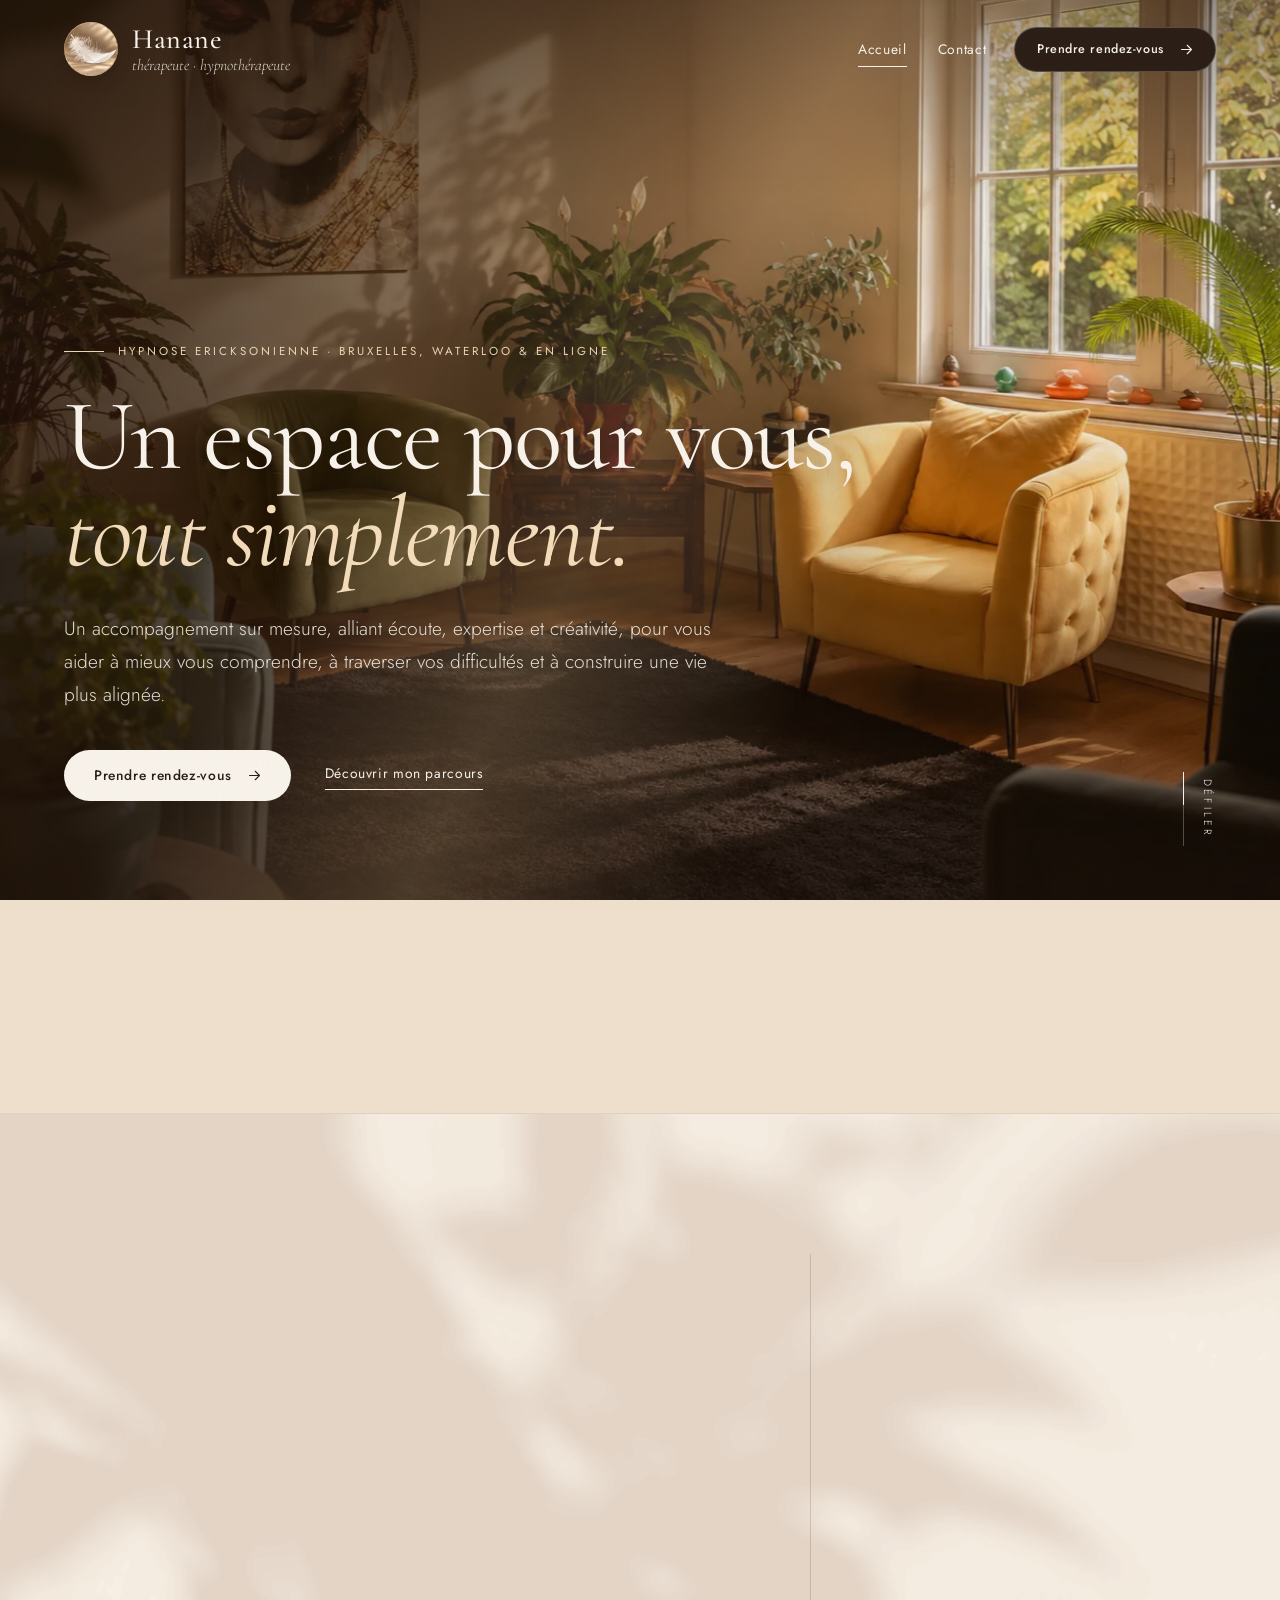
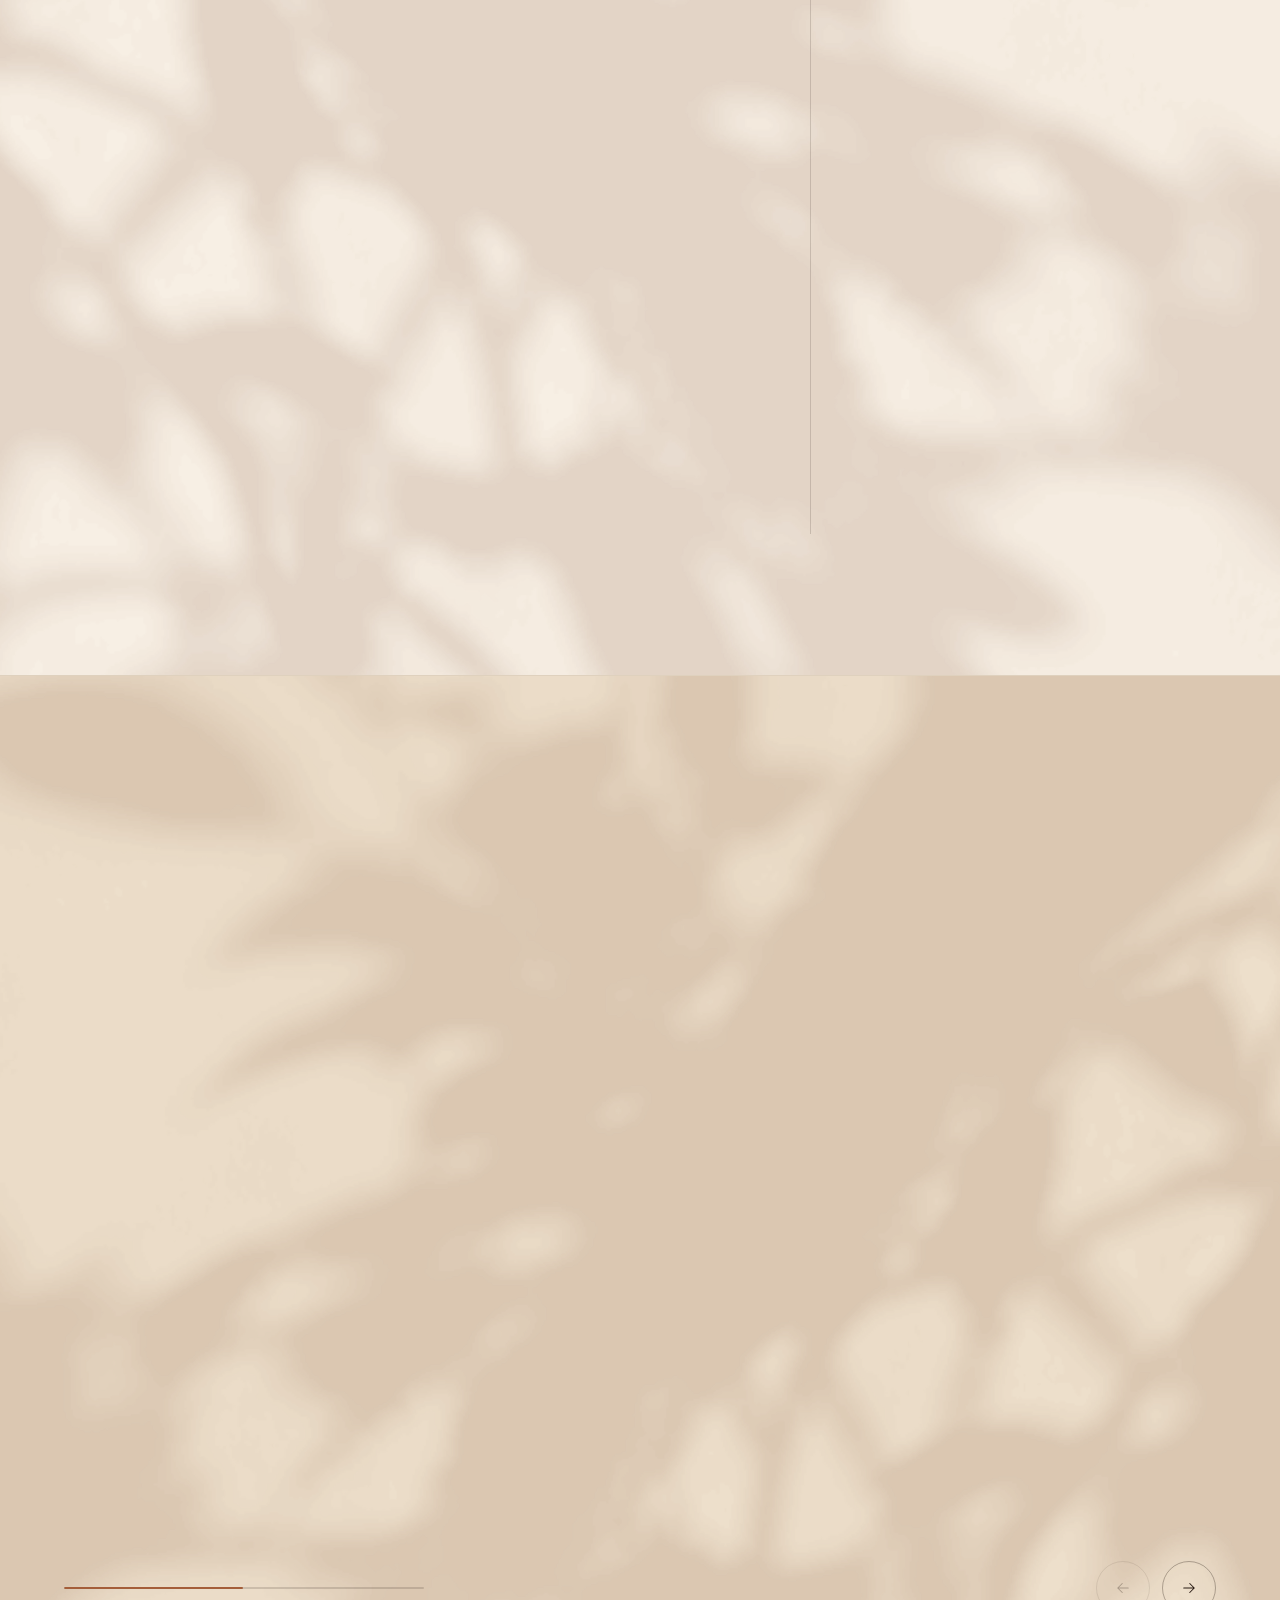
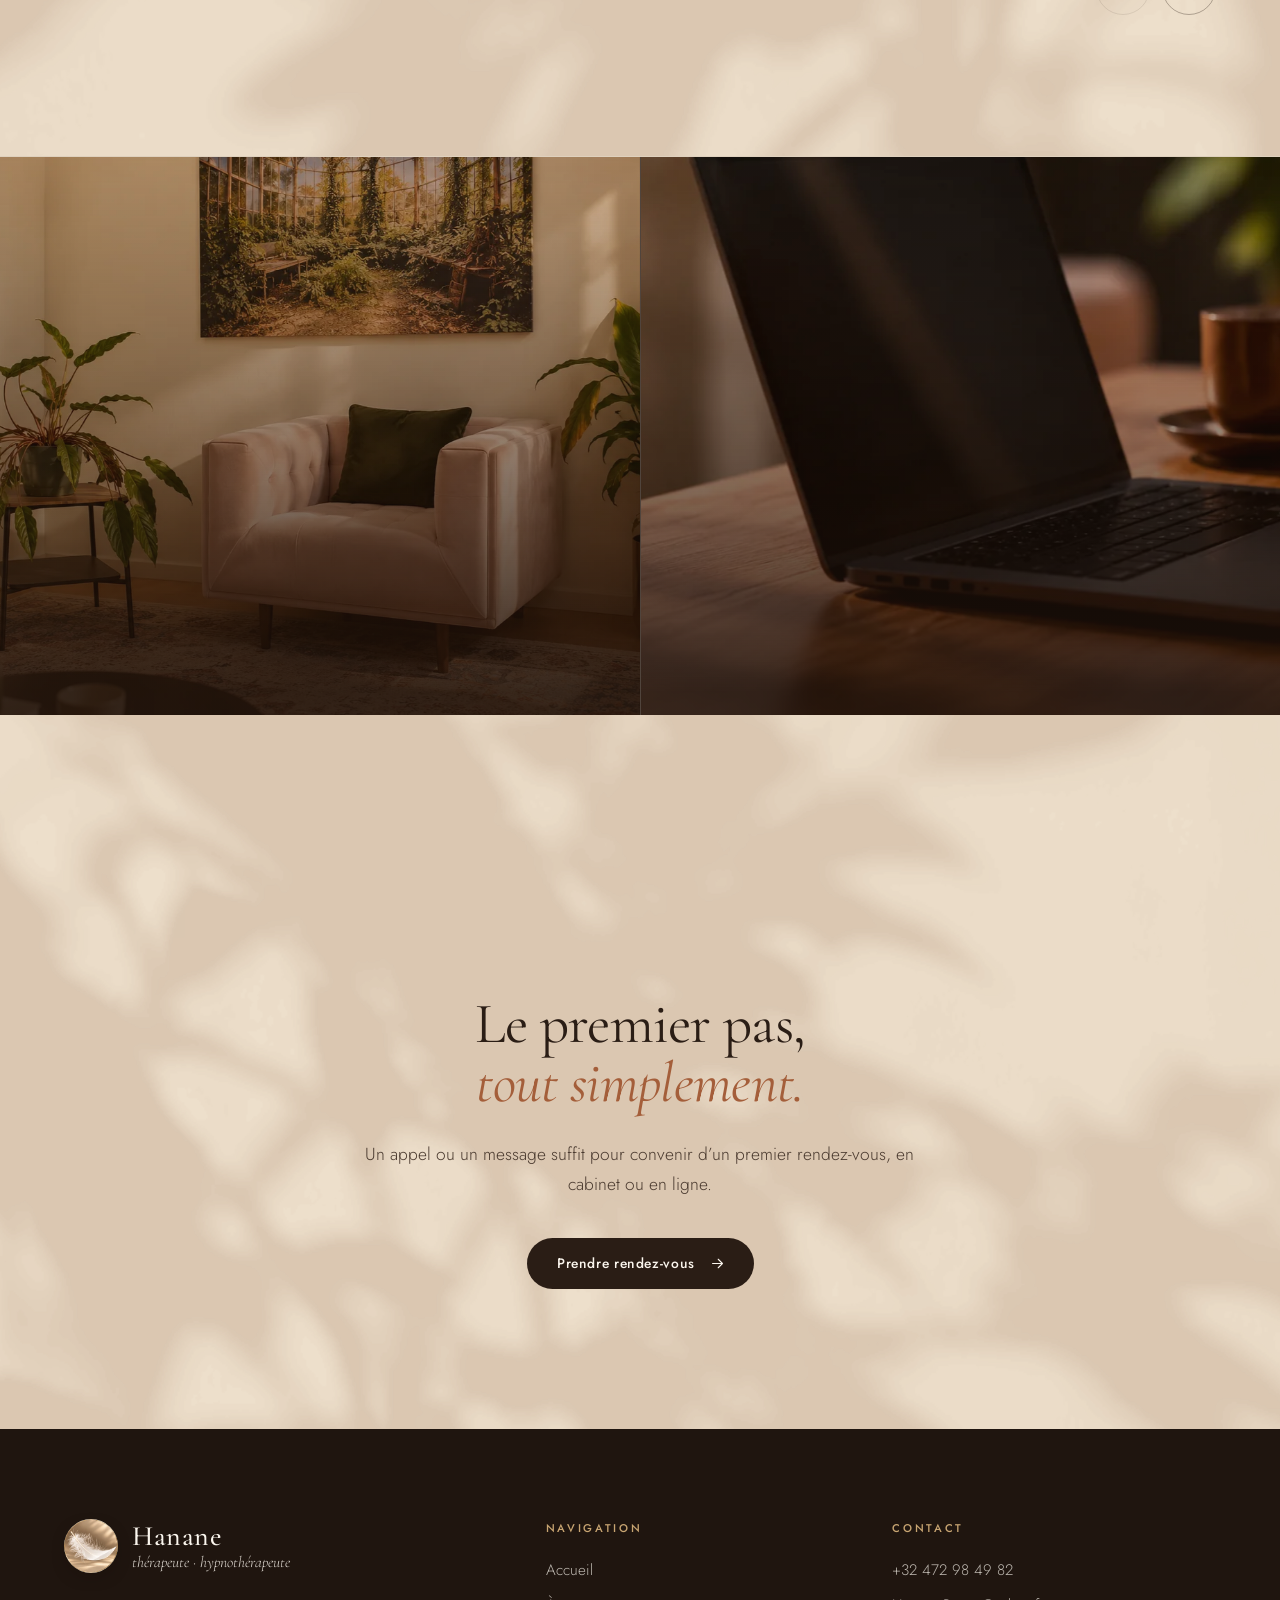
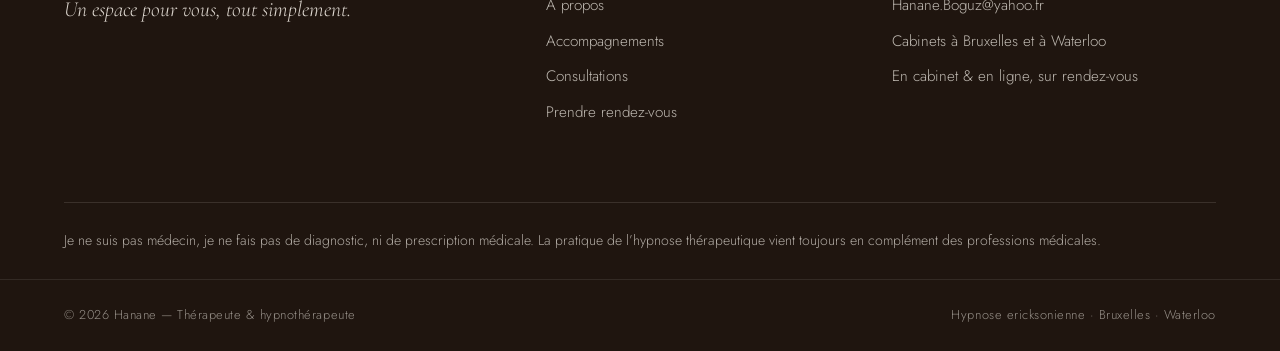
==== commit f065d568: "Accompagnements : rangée unique à défilement horizontal Flèches précédent/suivant, barre de progress" ====
--- a/index.html
+++ b/index.html
@@ -300,71 +300,79 @@
           <p class="eyebrow eyebrow--center" data-reveal>Mes accompagnements</p>
           <h2 class="h2" data-split>Des accompagnements adaptés à <em>chaque étape de vie</em></h2>
         </div>
-
-        <div class="cards">
-          <a class="card" href="rendez-vous.html" data-reveal style="--d:0.0s; --pos:62% 50%">
-            <div class="card__media"><img src="assets/img/addictions.webp" width="1100" height="733" loading="lazy" decoding="async" alt="Cigarette, verre d’alcool, dés et jetons : tabac, jeux et alcool"></div>
-            <span class="card__num">01</span>
-            <span class="card__arrow"><svg viewBox="0 0 24 24" aria-hidden="true"><path d="M5 12h14M13 6l6 6-6 6"/></svg></span>
-            <div class="card__body">
-              <h3>Addictions et comportements</h3>
-              <p class="card__text">Tabac, jeux, alcool et comportements alimentaires.</p>
-            </div>
-          </a>
-          <a class="card" href="rendez-vous.html" data-reveal style="--d:0.1s; --pos:50% 50%">
-            <div class="card__media"><img src="assets/img/stress.webp" width="1100" height="733" loading="lazy" decoding="async" alt="Ombres de feuillage sur un mur clair, image d’apaisement"></div>
-            <span class="card__num">02</span>
-            <span class="card__arrow"><svg viewBox="0 0 24 24" aria-hidden="true"><path d="M5 12h14M13 6l6 6-6 6"/></svg></span>
-            <div class="card__body">
-              <h3>Stress et anxiété</h3>
-              <p class="card__text">Apaiser les tensions, les inquiétudes et retrouver la sérénité.</p>
-            </div>
-          </a>
-          <a class="card" href="rendez-vous.html" data-reveal style="--d:0.2s; --pos:16% 50%">
-            <div class="card__media"><img src="assets/img/estime.webp" width="1100" height="733" loading="lazy" decoding="async" alt="Arbre aux feuilles d’automne dans une lumière dorée"></div>
-            <span class="card__num">03</span>
-            <span class="card__arrow"><svg viewBox="0 0 24 24" aria-hidden="true"><path d="M5 12h14M13 6l6 6-6 6"/></svg></span>
-            <div class="card__body">
-              <h3>Estime et confiance en soi</h3>
-              <p class="card__text">Se valoriser, dépasser ses blocages et oser s’affirmer.</p>
-            </div>
-          </a>
-          <a class="card" href="rendez-vous.html" data-reveal style="--d:0.3s; --pos:50% 50%">
-            <div class="card__media"><img src="assets/img/ruptures.webp" width="1100" height="733" loading="lazy" decoding="async" alt="Chaîne dont un maillon se brise"></div>
-            <span class="card__num">04</span>
-            <span class="card__arrow"><svg viewBox="0 0 24 24" aria-hidden="true"><path d="M5 12h14M13 6l6 6-6 6"/></svg></span>
-            <div class="card__body">
-              <h3>Ruptures et relations familiales</h3>
-              <p class="card__text">Couples, parents, enfants&nbsp;: renouer le dialogue et apaiser les conflits.</p>
-            </div>
-          </a>
-          <a class="card" href="rendez-vous.html" data-reveal style="--d:0.0s; --pos:68% 50%">
-            <div class="card__media"><img src="assets/img/sommeil.webp" width="1100" height="733" loading="lazy" decoding="async" alt="Lit, diffuseur et bougie dans une lumière douce du soir"></div>
-            <span class="card__num">05</span>
-            <span class="card__arrow"><svg viewBox="0 0 24 24" aria-hidden="true"><path d="M5 12h14M13 6l6 6-6 6"/></svg></span>
-            <div class="card__body">
-              <h3>Sommeil et apaisement</h3>
-              <p class="card__text">Accompagner les troubles du sommeil et retrouver des nuits sereines.</p>
-            </div>
-          </a>
-          <a class="card" href="rendez-vous.html" data-reveal style="--d:0.1s; --pos:30% 50%">
-            <div class="card__media"><img src="assets/img/emotions.webp" width="1100" height="733" loading="lazy" decoding="async" alt="Personne recroquevillée, la tête dans les bras"></div>
-            <span class="card__num">06</span>
-            <span class="card__arrow"><svg viewBox="0 0 24 24" aria-hidden="true"><path d="M5 12h14M13 6l6 6-6 6"/></svg></span>
-            <div class="card__body">
-              <h3>Émotions et deuil</h3>
-              <p class="card__text">Tristesse, colère, humiliation, peur et accompagnement du deuil.</p>
-            </div>
-          </a>
-          <a class="card" href="rendez-vous.html" data-reveal style="--d:0.2s; --pos:22% 50%">
-            <div class="card__media"><img src="assets/img/phobies.webp" width="1100" height="733" loading="lazy" decoding="async" alt="Ombre d’une araignée et de feuillages sur un mur, près d’une lanterne"></div>
-            <span class="card__num">07</span>
-            <span class="card__arrow"><svg viewBox="0 0 24 24" aria-hidden="true"><path d="M5 12h14M13 6l6 6-6 6"/></svg></span>
-            <div class="card__body">
-              <h3>Peurs et phobies</h3>
-              <p class="card__text">Animaux, claustrophobie, peur de parler en public.</p>
-            </div>
-          </a>
+      </div>
+
+      <div class="cards" data-scroller tabindex="0" role="region" aria-label="Mes accompagnements, liste à faire défiler">
+        <a class="card" href="rendez-vous.html" data-reveal style="--d:0.0s; --pos:62% 50%">
+          <div class="card__media"><img src="assets/img/addictions-comportements.webp" width="1100" height="733" loading="lazy" decoding="async" alt="Cigarette, verre d’alcool, dés et jetons : tabac, jeux et alcool"></div>
+          <span class="card__num">01</span>
+          <span class="card__arrow"><svg viewBox="0 0 24 24" aria-hidden="true"><path d="M5 12h14M13 6l6 6-6 6"/></svg></span>
+          <div class="card__body">
+            <h3>Addictions et comportements</h3>
+            <p class="card__text">Tabac, jeux, alcool et comportements alimentaires.</p>
+          </div>
+        </a>
+        <a class="card" href="rendez-vous.html" data-reveal style="--d:0.1s; --pos:50% 50%">
+          <div class="card__media"><img src="assets/img/stress.webp" width="1100" height="733" loading="lazy" decoding="async" alt="Ombres de feuillage sur un mur clair, image d’apaisement"></div>
+          <span class="card__num">02</span>
+          <span class="card__arrow"><svg viewBox="0 0 24 24" aria-hidden="true"><path d="M5 12h14M13 6l6 6-6 6"/></svg></span>
+          <div class="card__body">
+            <h3>Stress et anxiété</h3>
+            <p class="card__text">Apaiser les tensions, les inquiétudes et retrouver la sérénité.</p>
+          </div>
+        </a>
+        <a class="card" href="rendez-vous.html" data-reveal style="--d:0.2s; --pos:16% 50%">
+          <div class="card__media"><img src="assets/img/estime.webp" width="1100" height="733" loading="lazy" decoding="async" alt="Arbre aux feuilles d’automne dans une lumière dorée"></div>
+          <span class="card__num">03</span>
+          <span class="card__arrow"><svg viewBox="0 0 24 24" aria-hidden="true"><path d="M5 12h14M13 6l6 6-6 6"/></svg></span>
+          <div class="card__body">
+            <h3>Estime et confiance en soi</h3>
+            <p class="card__text">Se valoriser, dépasser ses blocages et oser s’affirmer.</p>
+          </div>
+        </a>
+        <a class="card" href="rendez-vous.html" data-reveal style="--d:0.3s; --pos:50% 50%">
+          <div class="card__media"><img src="assets/img/ruptures.webp" width="1100" height="733" loading="lazy" decoding="async" alt="Chaîne dont un maillon se brise"></div>
+          <span class="card__num">04</span>
+          <span class="card__arrow"><svg viewBox="0 0 24 24" aria-hidden="true"><path d="M5 12h14M13 6l6 6-6 6"/></svg></span>
+          <div class="card__body">
+            <h3>Ruptures et relations familiales</h3>
+            <p class="card__text">Couples, parents, enfants&nbsp;: renouer le dialogue et apaiser les conflits.</p>
+          </div>
+        </a>
+        <a class="card" href="rendez-vous.html" data-reveal style="--d:0s; --pos:68% 50%">
+          <div class="card__media"><img src="assets/img/sommeil.webp" width="1100" height="733" loading="lazy" decoding="async" alt="Lit, diffuseur et bougie dans une lumière douce du soir"></div>
+          <span class="card__num">05</span>
+          <span class="card__arrow"><svg viewBox="0 0 24 24" aria-hidden="true"><path d="M5 12h14M13 6l6 6-6 6"/></svg></span>
+          <div class="card__body">
+            <h3>Sommeil et apaisement</h3>
+            <p class="card__text">Accompagner les troubles du sommeil et retrouver des nuits sereines.</p>
+          </div>
+        </a>
+        <a class="card" href="rendez-vous.html" data-reveal style="--d:0s; --pos:30% 50%">
+          <div class="card__media"><img src="assets/img/emotions.webp" width="1100" height="733" loading="lazy" decoding="async" alt="Personne recroquevillée, la tête dans les bras"></div>
+          <span class="card__num">06</span>
+          <span class="card__arrow"><svg viewBox="0 0 24 24" aria-hidden="true"><path d="M5 12h14M13 6l6 6-6 6"/></svg></span>
+          <div class="card__body">
+            <h3>Émotions et deuil</h3>
+            <p class="card__text">Tristesse, colère, humiliation, peur et accompagnement du deuil.</p>
+          </div>
+        </a>
+        <a class="card" href="rendez-vous.html" data-reveal style="--d:0s; --pos:22% 50%">
+          <div class="card__media"><img src="assets/img/phobies.webp" width="1100" height="733" loading="lazy" decoding="async" alt="Ombre d’une araignée et de feuillages sur un mur, près d’une lanterne"></div>
+          <span class="card__num">07</span>
+          <span class="card__arrow"><svg viewBox="0 0 24 24" aria-hidden="true"><path d="M5 12h14M13 6l6 6-6 6"/></svg></span>
+          <div class="card__body">
+            <h3>Peurs et phobies</h3>
+            <p class="card__text">Animaux, claustrophobie, peur de parler en public.</p>
+          </div>
+        </a>
+      </div>
+
+      <div class="wrap cards-nav">
+        <div class="cards-nav__track" aria-hidden="true"><span class="cards-nav__bar" data-scroller-bar></span></div>
+        <div class="cards-nav__buttons">
+          <button class="cards-nav__btn cards-nav__btn--prev" type="button" data-scroller-prev aria-label="Accompagnements précédents" disabled><svg viewBox="0 0 24 24" aria-hidden="true"><path d="M5 12h14M13 6l6 6-6 6"/></svg></button>
+          <button class="cards-nav__btn" type="button" data-scroller-next aria-label="Accompagnements suivants"><svg viewBox="0 0 24 24" aria-hidden="true"><path d="M5 12h14M13 6l6 6-6 6"/></svg></button>
         </div>
       </div>
     </section>
--- a/assets/css/style.css
+++ b/assets/css/style.css
@@ -758,17 +758,74 @@
   margin-bottom: clamp(44px, 6vw, 84px);
 }
 .services__head .h2 { max-width: 22ch; }
+/* rangée unique à faire défiler horizontalement */
 .cards {
   --g: clamp(14px, 1.6vw, 26px);
-  display: flex;
-  flex-wrap: wrap;
-  justify-content: center;
+  --edge: max(var(--pad), (100% - var(--max)) / 2);
+  display: flex;
+  align-items: flex-start;
   gap: var(--g);
-}
+  padding: 6px var(--edge) 46px;
+  overflow-x: auto;
+  overflow-y: hidden;
+  scroll-snap-type: x mandatory;
+  scroll-padding-inline: var(--edge);
+  overscroll-behavior-x: contain;
+  scrollbar-width: none;
+  -webkit-overflow-scrolling: touch;
+}
+.cards::-webkit-scrollbar { display: none; }
+@media (hover: hover) and (pointer: fine) {
+  .cards { cursor: grab; }
+  .cards.is-dragging { cursor: grabbing; scroll-snap-type: none; user-select: none; }
+  .cards.is-dragging .card { pointer-events: none; }
+}
+
+.cards-nav {
+  display: flex;
+  align-items: center;
+  justify-content: space-between;
+  gap: 28px;
+}
+.cards-nav__track {
+  position: relative;
+  flex: 1;
+  max-width: 360px;
+  height: 2px;
+  background: rgba(42, 29, 21, 0.16);
+  border-radius: 2px;
+  overflow: hidden;
+}
+.cards-nav__bar {
+  position: absolute;
+  left: 0; top: 0;
+  width: 40%; height: 100%;
+  background: var(--terra);
+  border-radius: 2px;
+  transition: transform 0.25s ease-out;
+}
+.cards-nav__buttons { display: flex; gap: 12px; }
+.cards-nav__btn {
+  width: 54px; height: 54px;
+  display: grid;
+  place-items: center;
+  border: 1px solid rgba(42, 29, 21, 0.32);
+  border-radius: 50%;
+  color: var(--ink);
+  transition: background 0.45s var(--ease), color 0.45s var(--ease), border-color 0.45s var(--ease), opacity 0.4s var(--ease), transform 0.5s var(--ease);
+}
+.cards-nav__btn svg { width: 18px; height: 18px; fill: none; stroke: currentColor; stroke-width: 1.4; stroke-linecap: round; stroke-linejoin: round; }
+.cards-nav__btn--prev svg { transform: rotate(180deg); }
+@media (hover: hover) {
+  .cards-nav__btn:hover:not(:disabled) { background: var(--ink); border-color: var(--ink); color: var(--paper); }
+}
+.cards-nav__btn:active:not(:disabled) { transform: scale(0.94); }
+.cards-nav__btn:disabled { opacity: 0.3; cursor: default; }
 .card {
   position: relative;
   display: block;
-  flex: 0 0 calc((100% - 3 * var(--g)) / 4);
+  flex: 0 0 clamp(260px, 26vw, 380px);
+  scroll-snap-align: start;
   aspect-ratio: 4 / 5;
   border-radius: 8px;
   overflow: hidden;
@@ -1116,8 +1173,7 @@
   .values__grid { grid-template-columns: repeat(2, 1fr); }
   .value { border-left: 0; padding-inline: 0 24px; }
   .value:nth-child(n + 3) { border-top: 1px solid rgba(42, 29, 21, 0.12); }
-  .card { flex-basis: calc((100% - var(--g)) / 2); aspect-ratio: 4 / 4.2; }
-  .cards .card:nth-child(even) { margin-top: 0; }
+  .card { flex-basis: clamp(260px, 38vw, 380px); }
 }
 
 @media (max-width: 1240px) {
@@ -1153,7 +1209,9 @@
   .values__grid { grid-template-columns: 1fr; }
   .value, .value:first-child, .value:last-child { padding: 24px 0; }
   .value + .value { border-top: 1px solid rgba(42, 29, 21, 0.12); }
-  .card { flex-basis: 100%; aspect-ratio: 4 / 3.3; }
+  .card { flex-basis: 78vw; }
+  .cards { padding-bottom: 30px; }
+  .cards .card:nth-child(even) { margin-top: 0; }
   .br-d { display: none; }
   .duo { grid-template-columns: 1fr; grid-template-rows: none; row-gap: 46px; }
   .duo__col { display: block; padding: 0; }
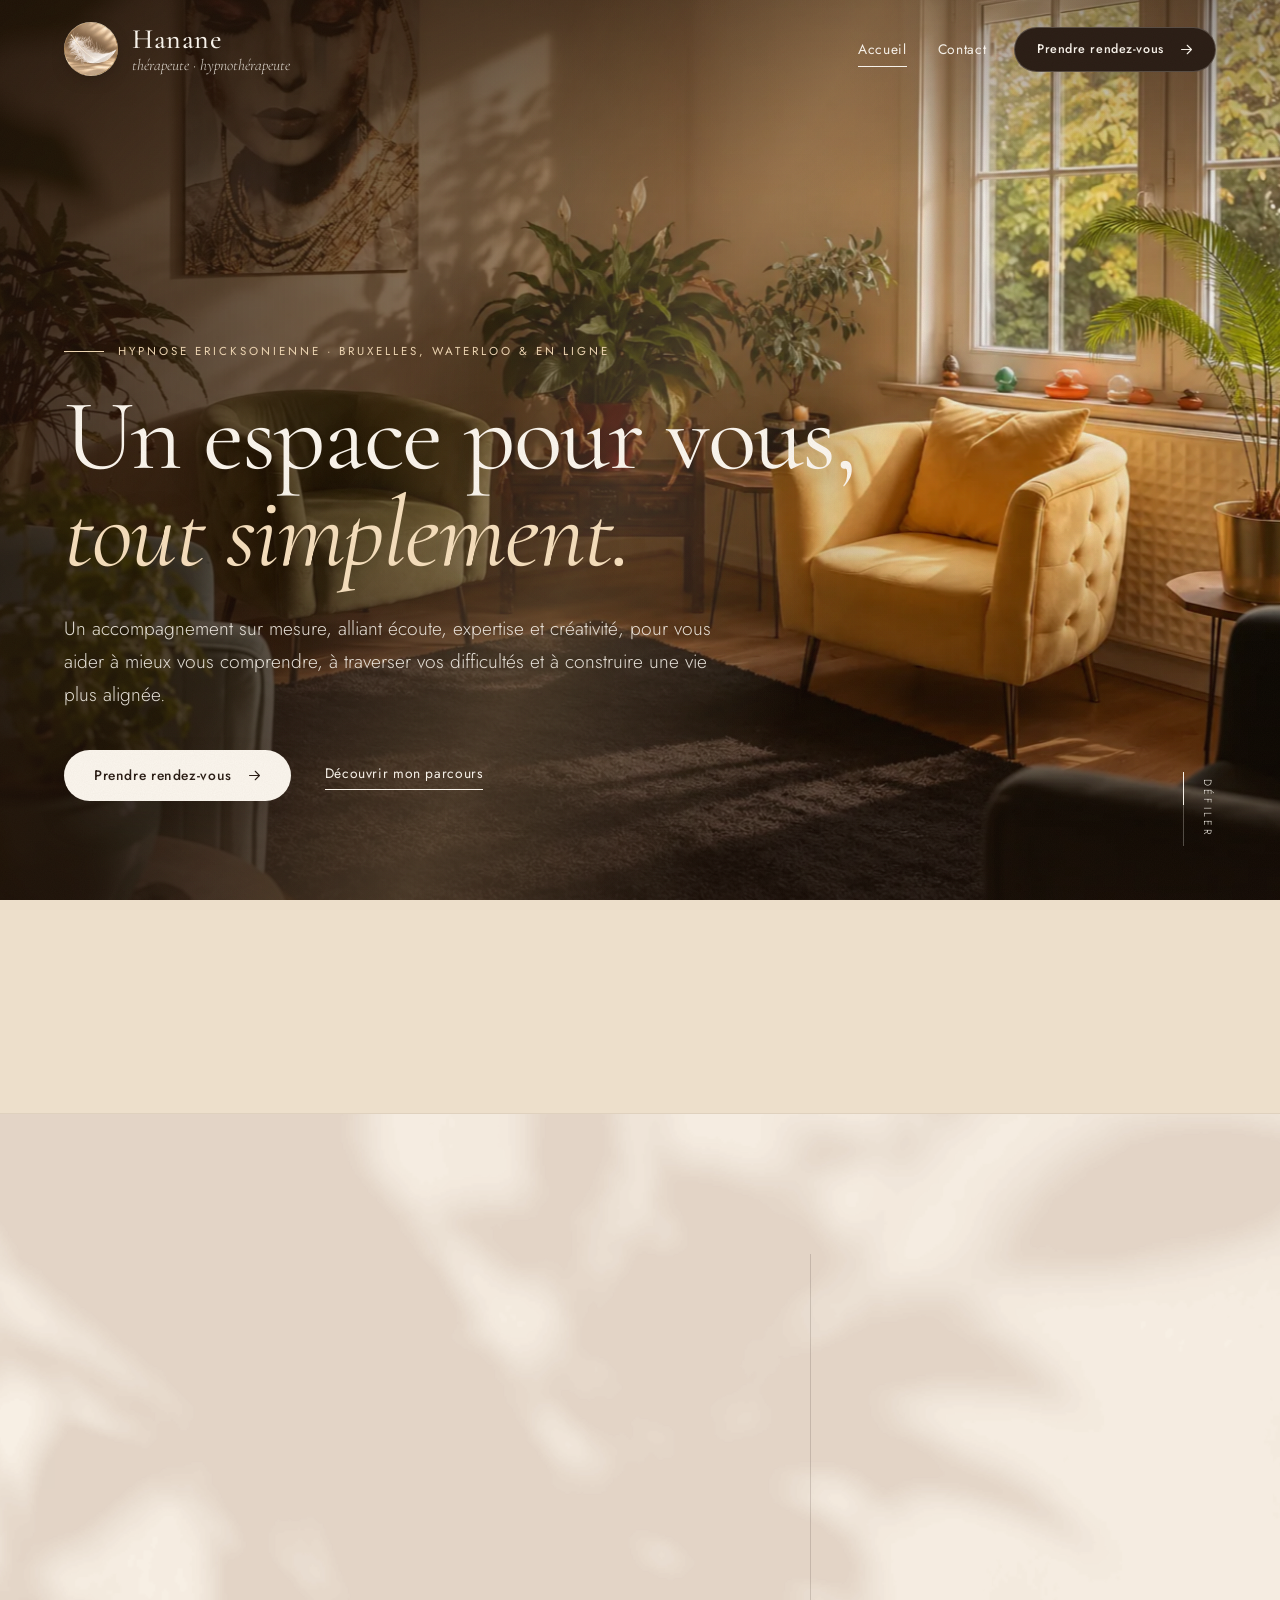
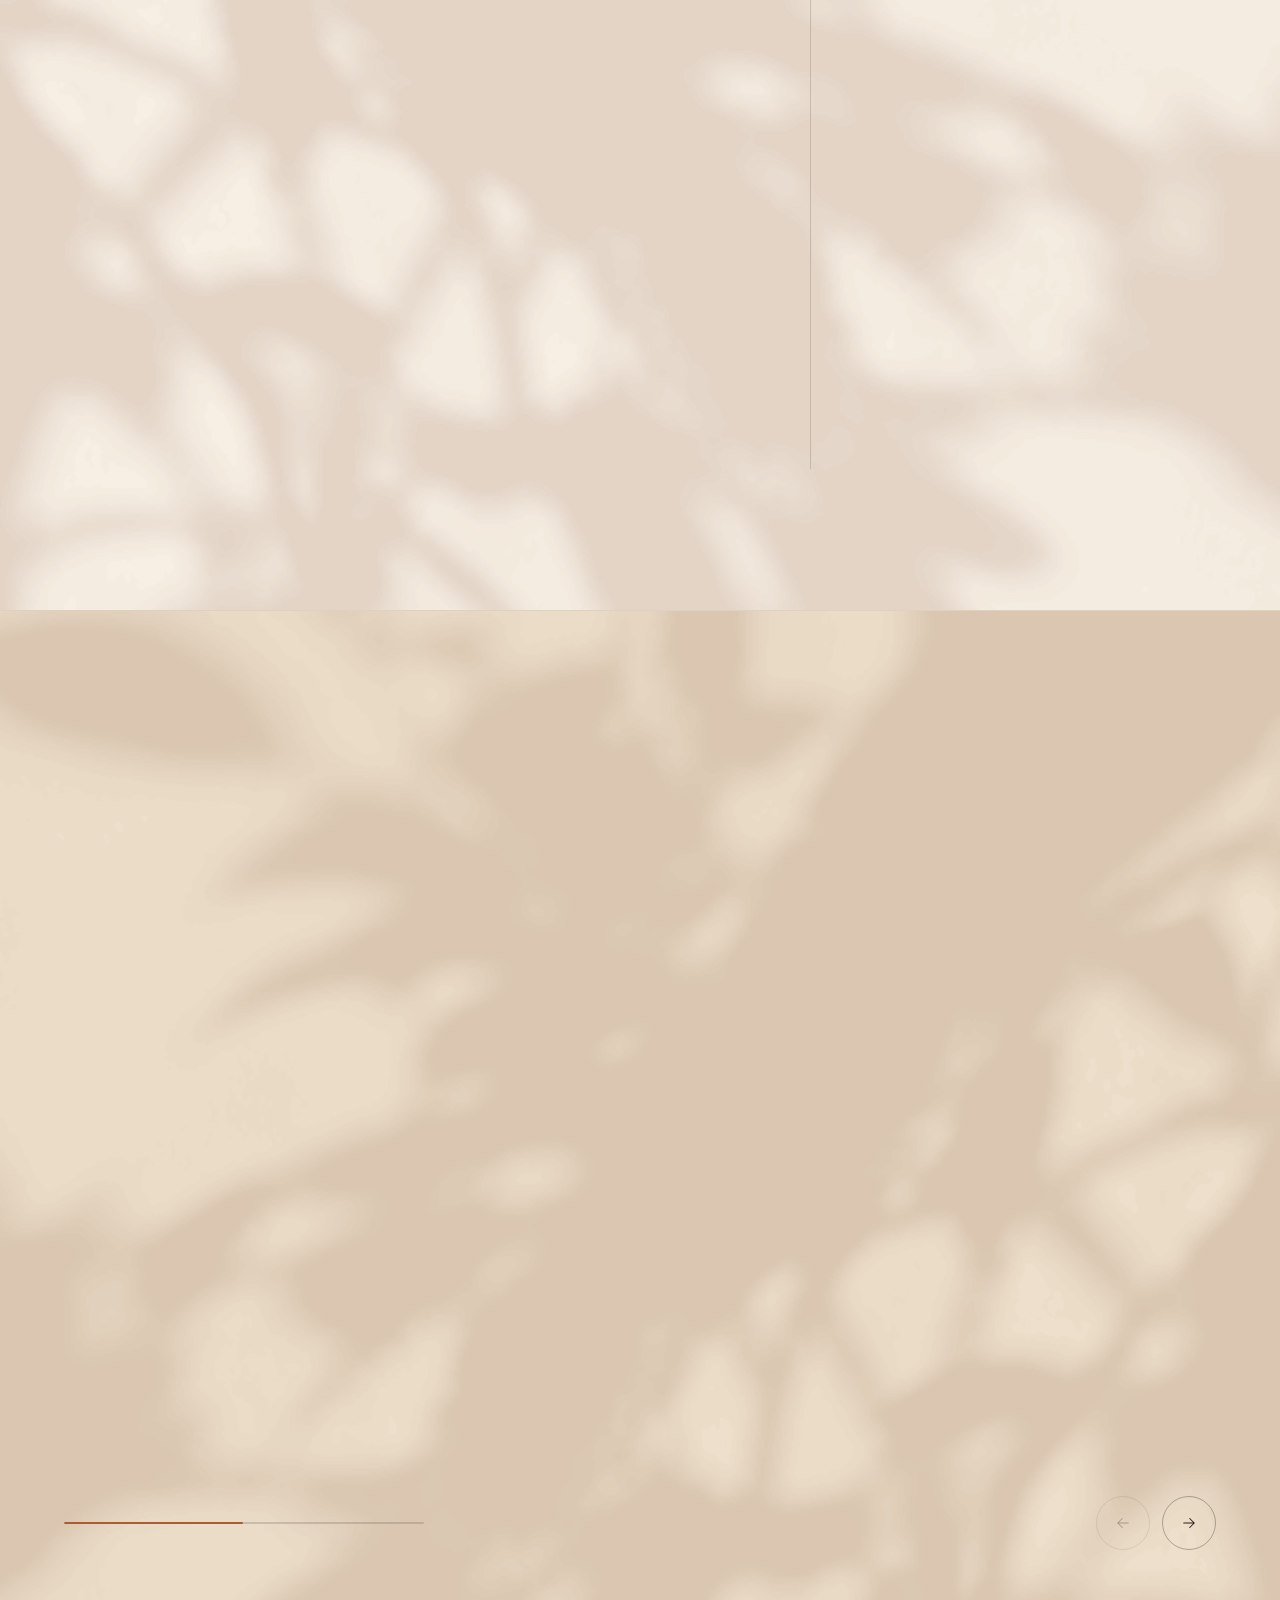
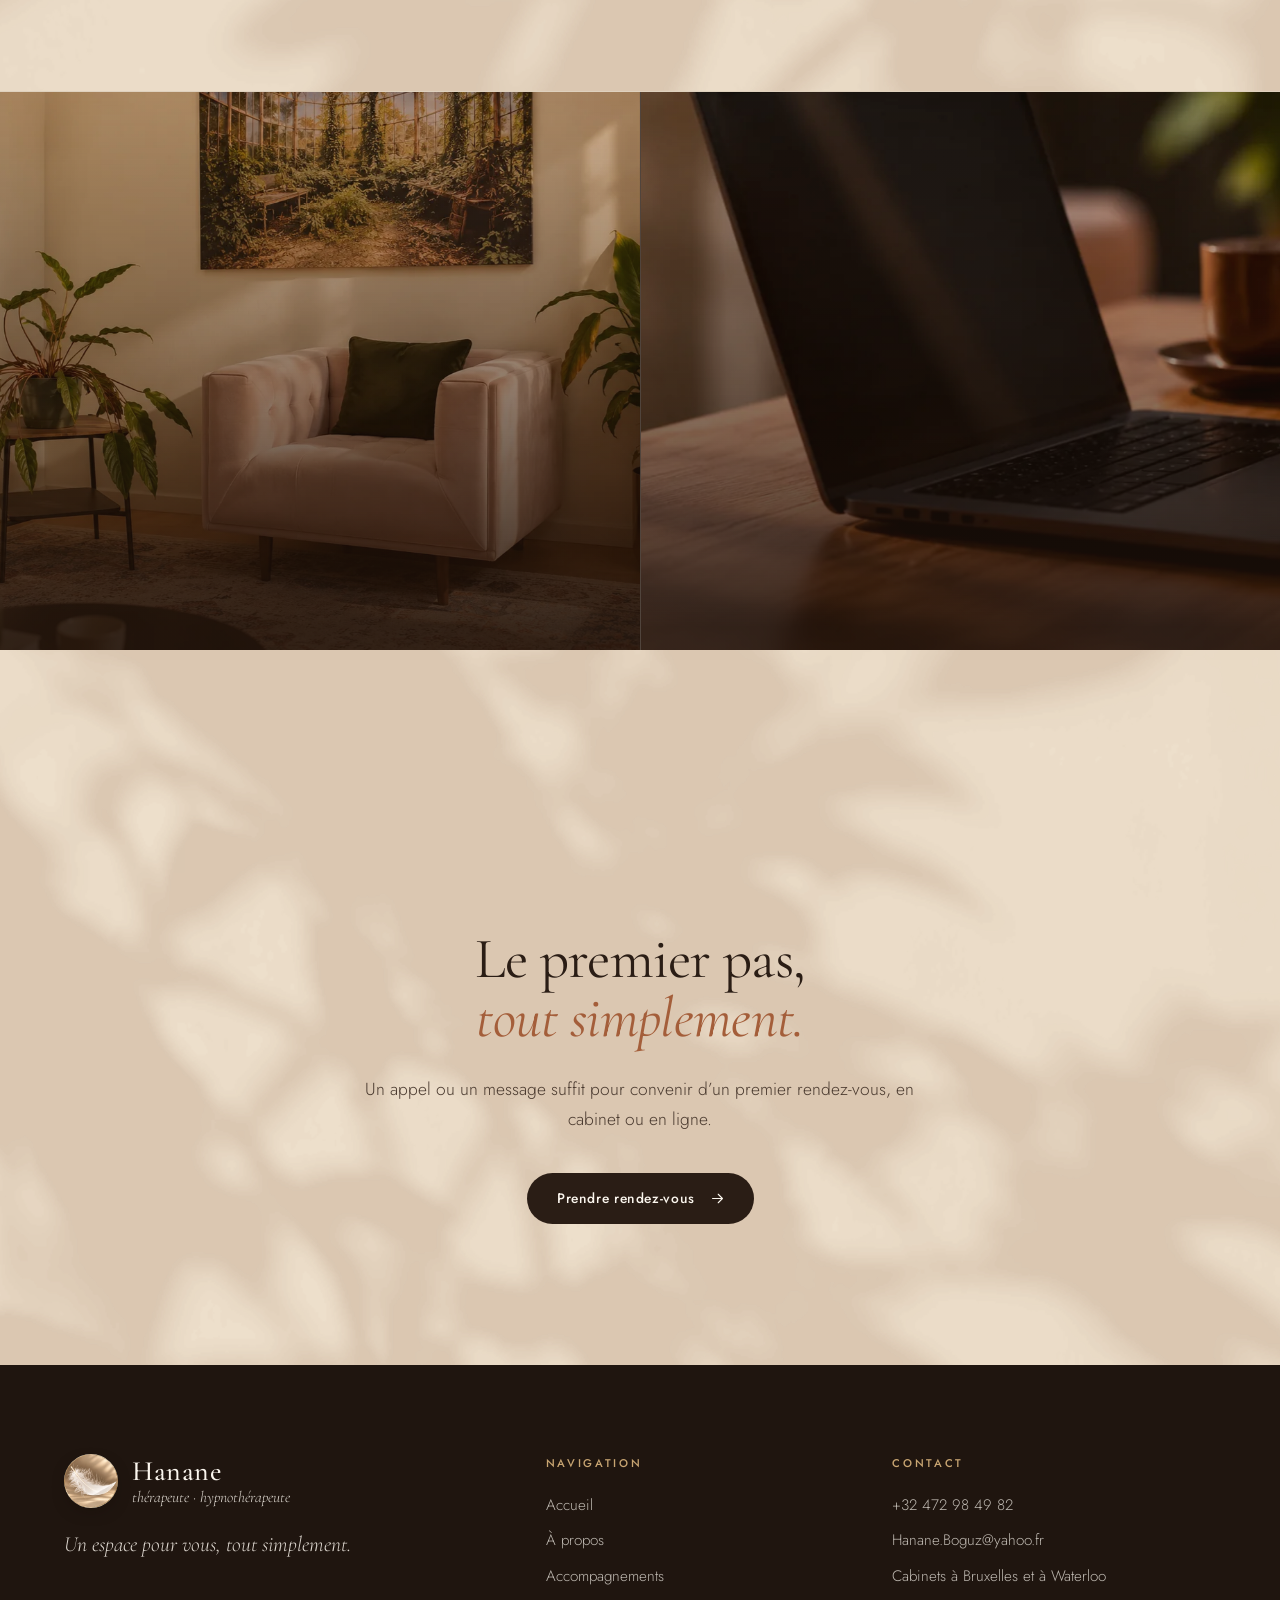
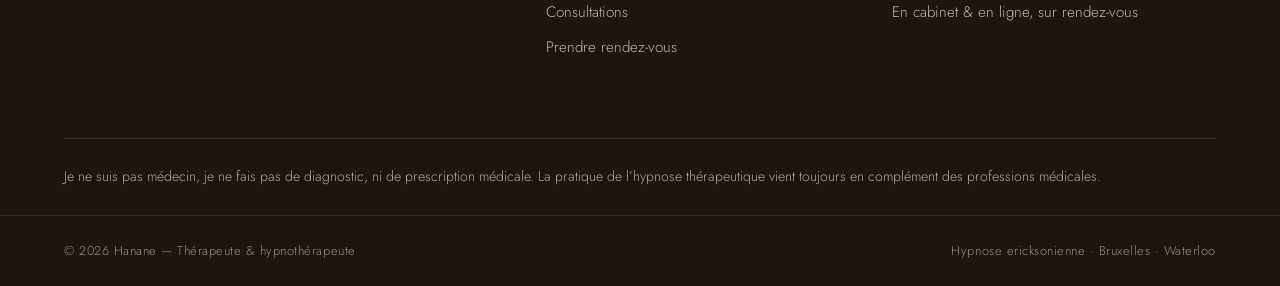
==== commit 997da09e: "Retirer la signature « Hanane » sous Mon parcours Co-Authored-By: Claude Fable 5.2 <noreply@anthropi" ====
--- a/index.html
+++ b/index.html
@@ -28,7 +28,7 @@
   <link rel="preconnect" href="https://fonts.googleapis.com">
   <link rel="preconnect" href="https://fonts.gstatic.com" crossorigin>
   <link href="https://fonts.googleapis.com/css2?family=Cormorant+Garamond:ital,wght@0,400;0,500;1,400;1,500&family=Jost:wght@300;400;500&display=swap" rel="stylesheet">
-  <link rel="stylesheet" href="assets/css/style.css">
+  <link rel="stylesheet" href="assets/css/style.css?v=6">
   <script type="application/ld+json">
   {
     "@context": "https://schema.org",
@@ -263,7 +263,6 @@
                 émotionnel ou comportemental, et à retrouver un mieux-être ainsi qu’un équilibre de vie
                 n’est plus seulement une passion pour moi&nbsp;: c’est un état d’être.
               </p>
-              <p class="signature" data-reveal>Hanane</p>
             </div>
           </article>
 
@@ -477,6 +476,6 @@
     </div>
   </footer>
 
-  <script src="assets/js/main.js" defer></script>
+  <script src="assets/js/main.js?v=6" defer></script>
 </body>
 </html>
--- a/assets/css/style.css
+++ b/assets/css/style.css
@@ -693,7 +693,6 @@
 .duo__col .eyebrow { justify-self: start; }
 .duo__col .h2 { align-self: end; margin: 20px 0 clamp(22px, 2.4vw, 34px); }
 .duo__text p + p { margin-top: 15px; }
-.duo__text p.signature { margin-top: 28px; }
 .portrait { position: relative; max-width: 480px; margin-inline: auto; width: 100%; }
 .portrait::before {
   content: "";
@@ -731,13 +730,6 @@
 .portrait__tag img { width: 34px; height: 34px; border-radius: 50%; }
 @keyframes float { 0%, 100% { transform: translateY(0); } 50% { transform: translateY(-9px); } }
 
-.signature {
-  font-family: var(--serif);
-  font-style: italic;
-  font-size: 2.3rem;
-  line-height: 1;
-  color: var(--ink);
-}
 
 /* ---------- Accompagnements ---------- */
 
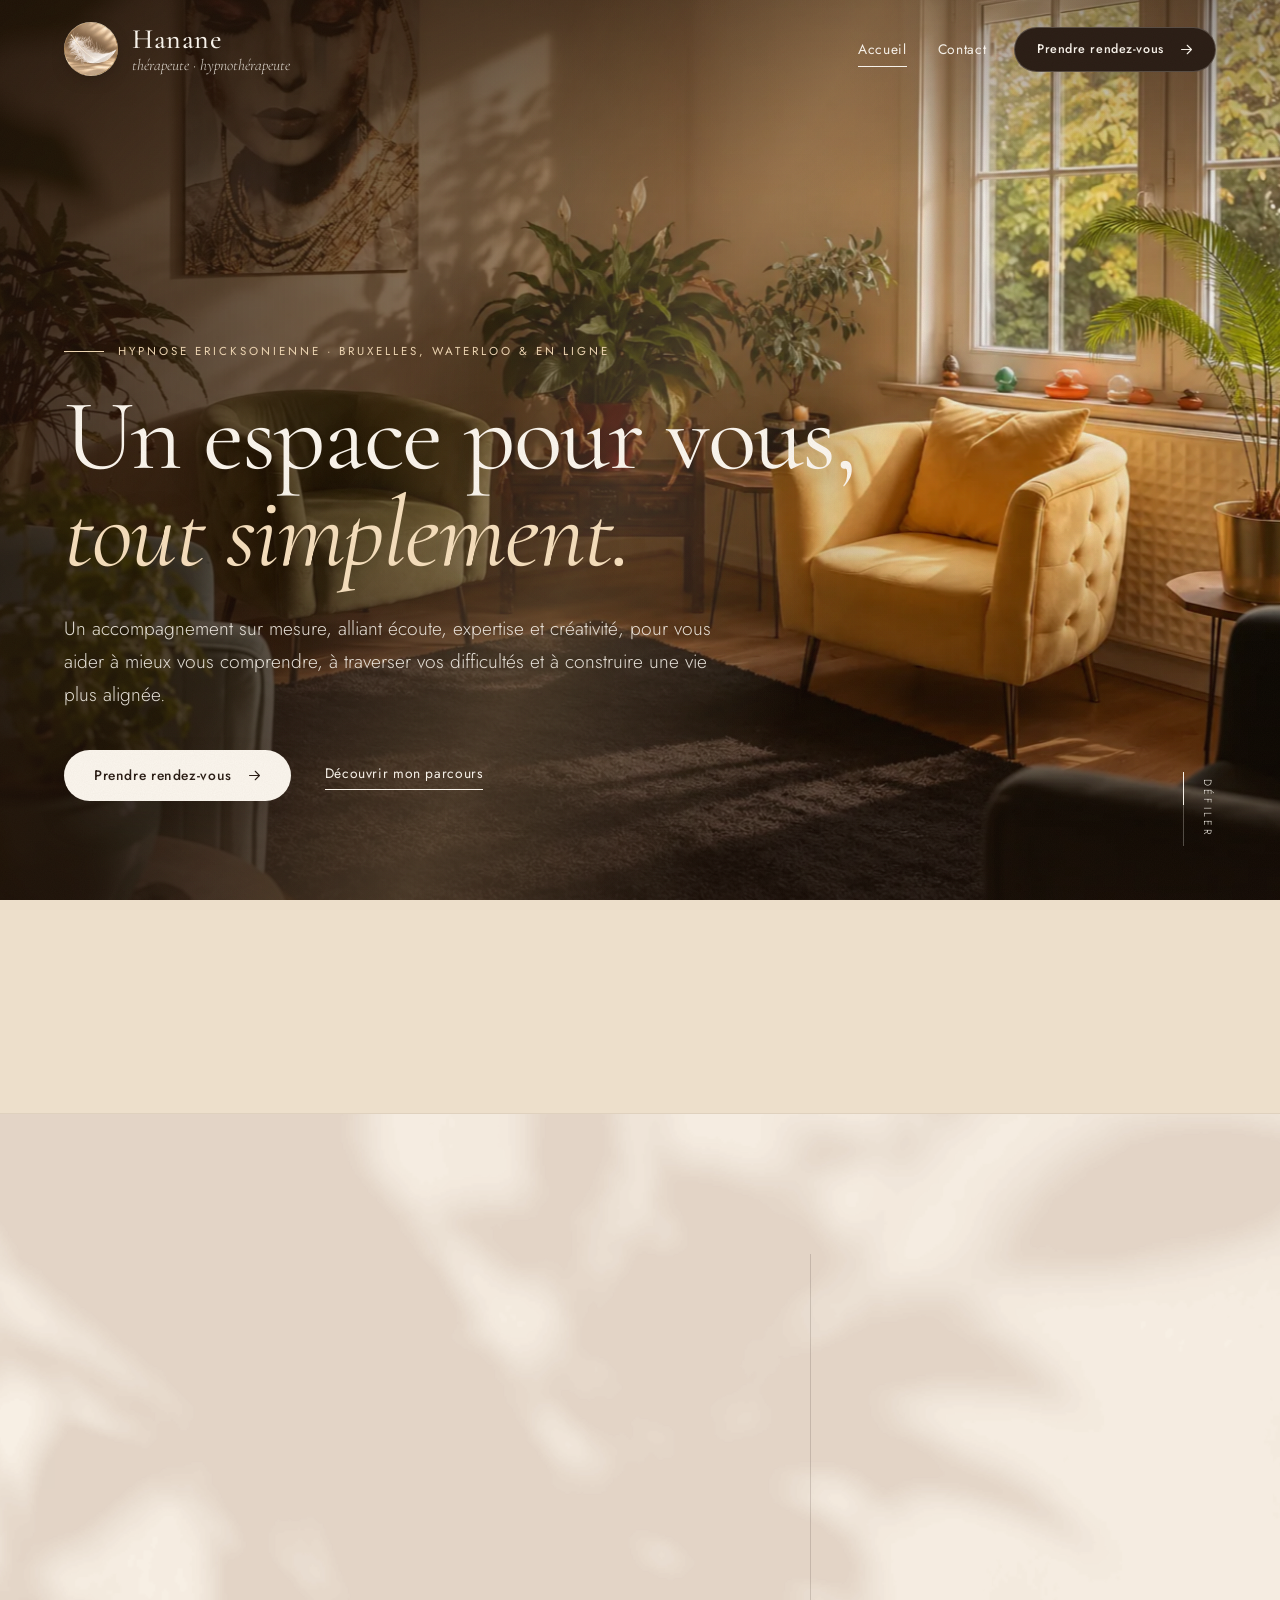
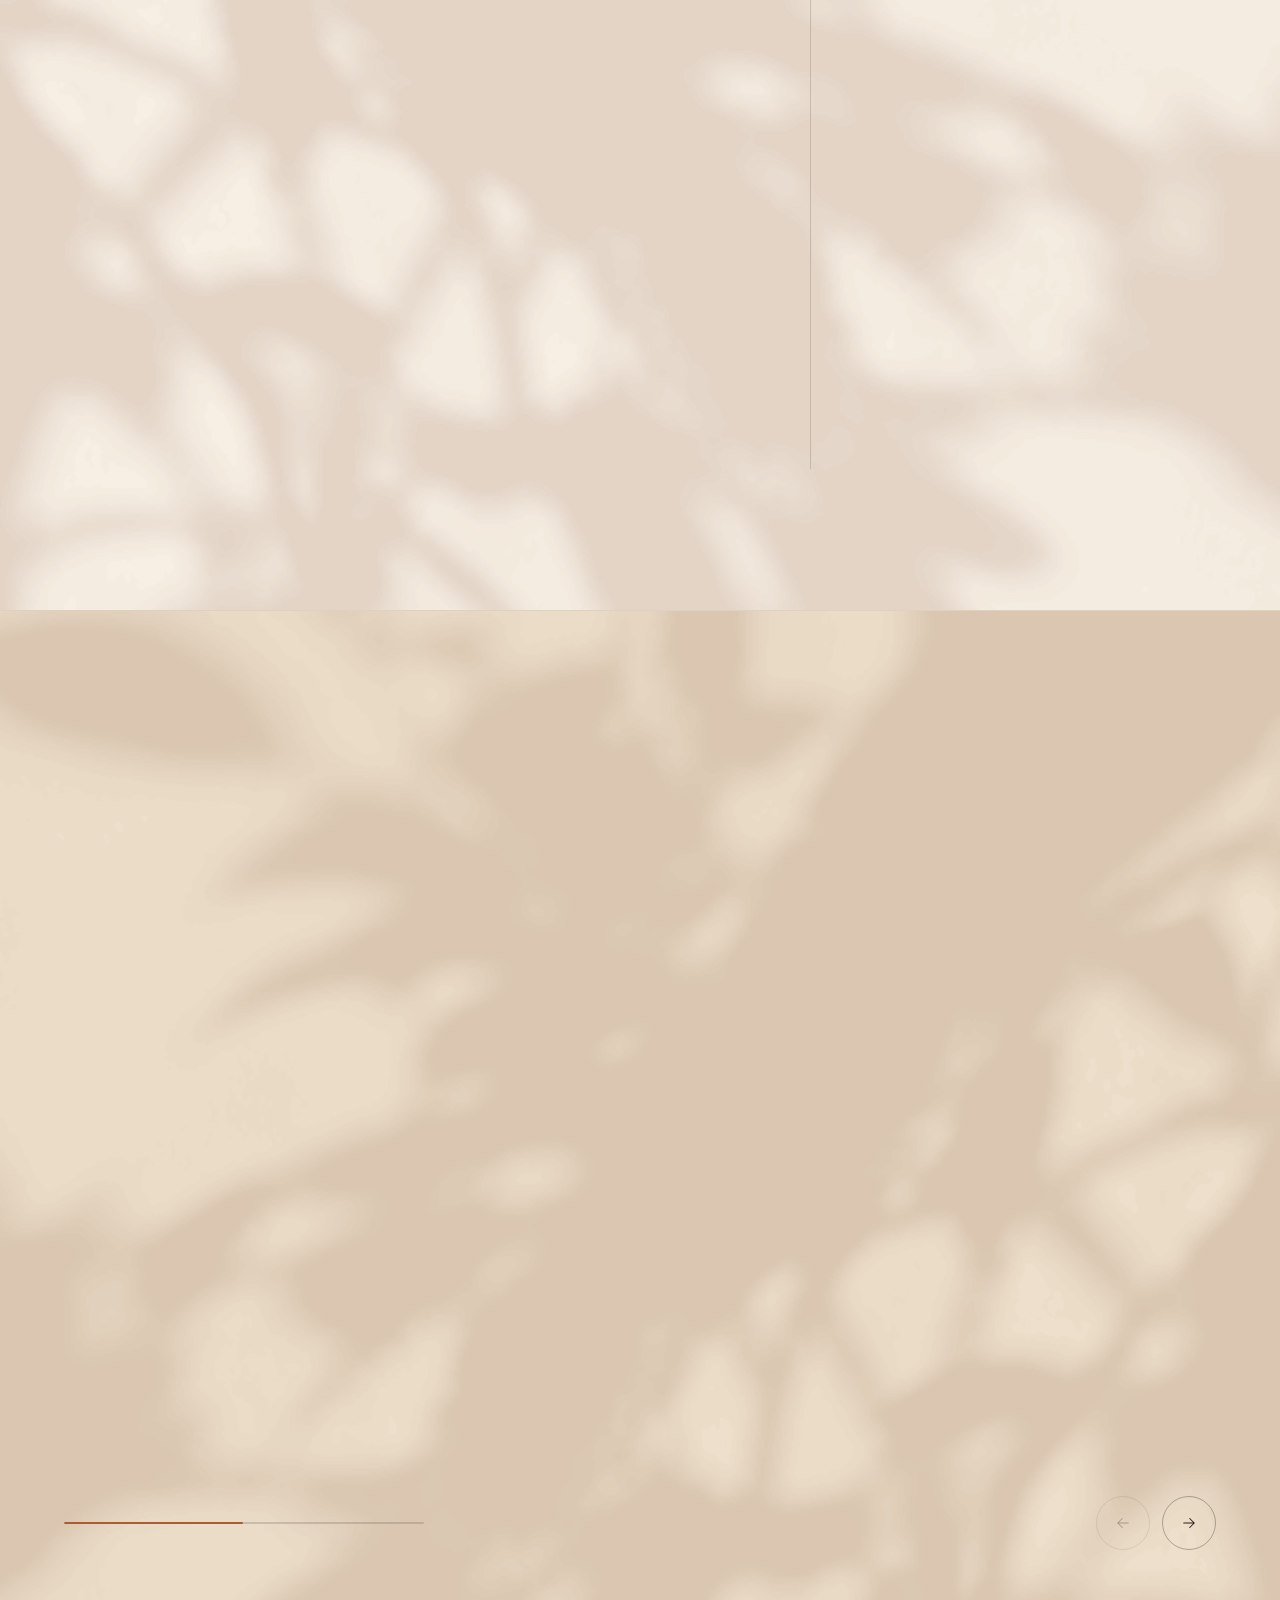
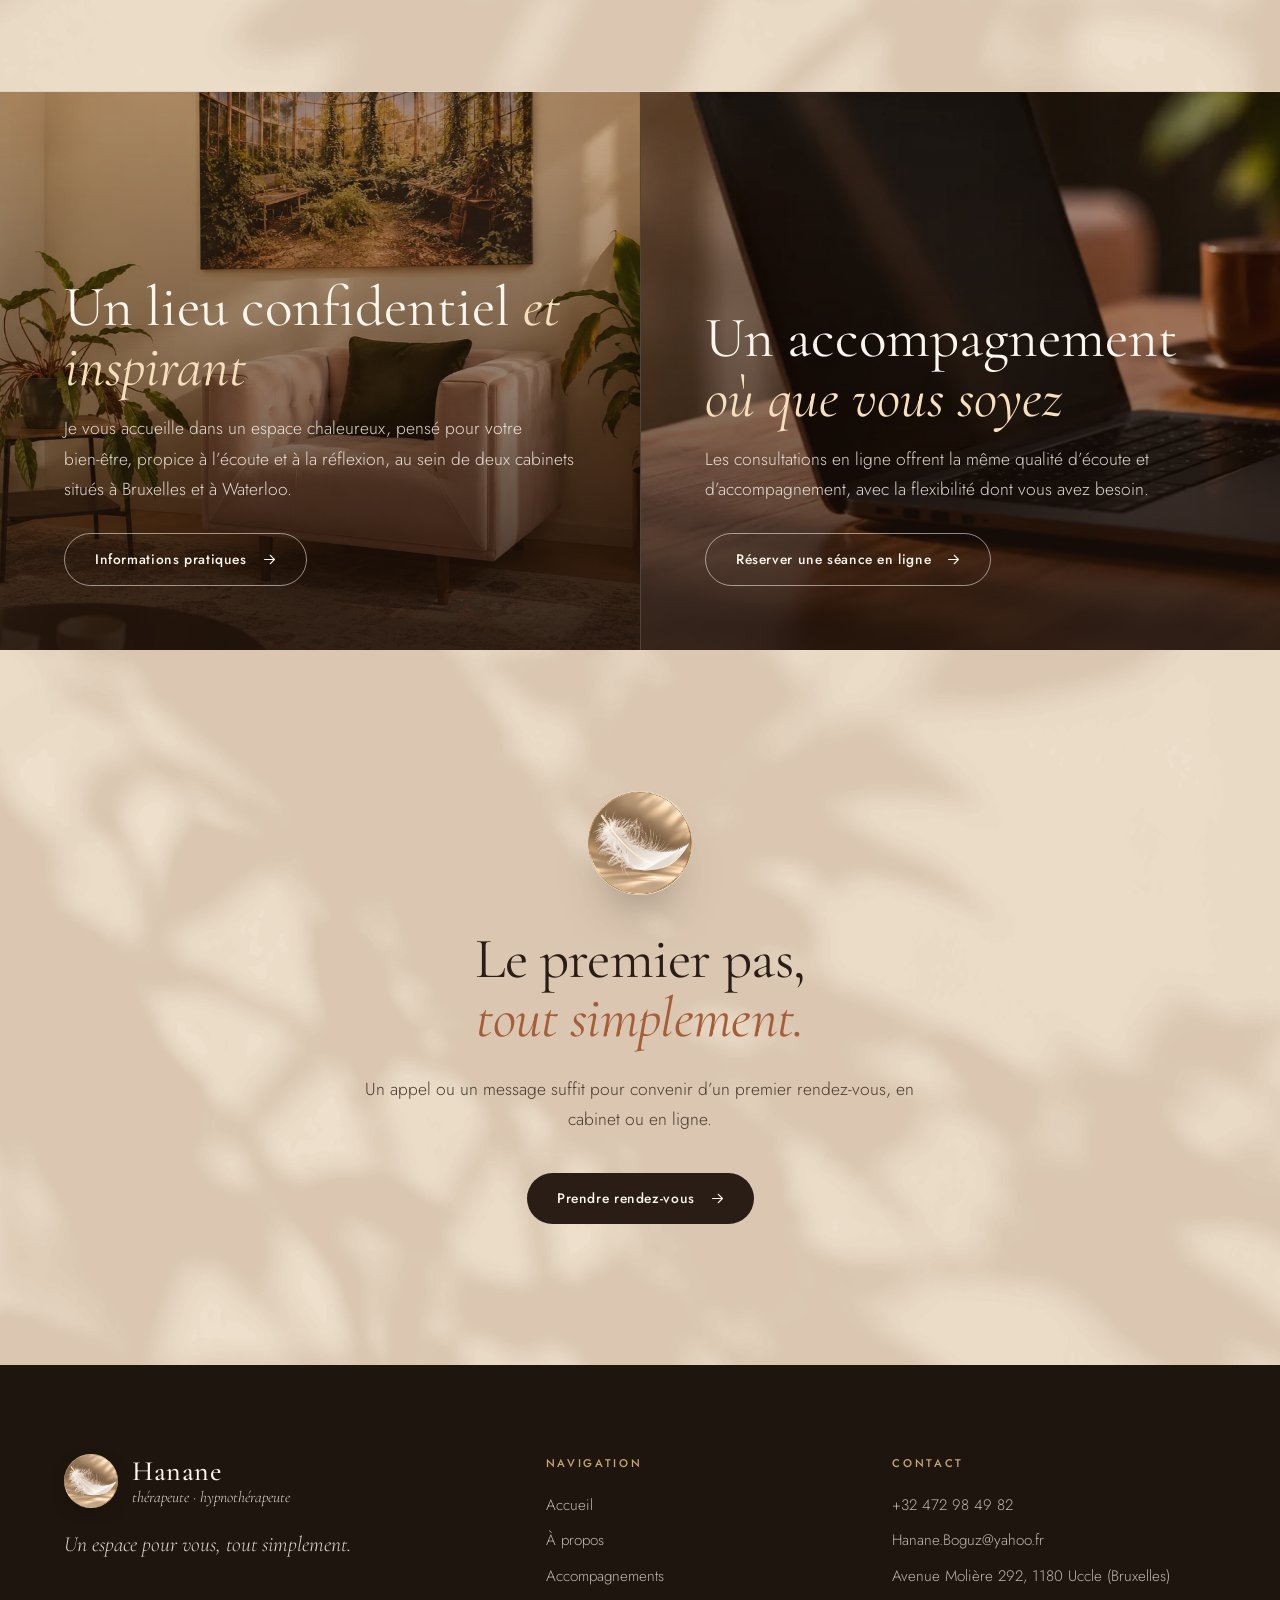
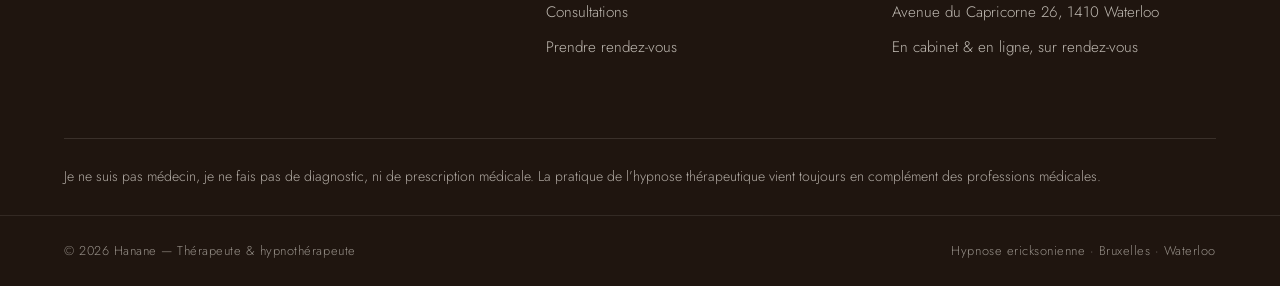
==== commit c2d060d8: "Adresses des cabinets : Uccle (Bruxelles) et Waterloo Page rendez-vous, pied de page et données stru" ====
--- a/index.html
+++ b/index.html
@@ -50,7 +50,11 @@
         "logo": "https://karamfattal.github.io/hanane/assets/img/favicon.png",
         "telephone": "+32472984982",
         "email": "Hanane.Boguz@yahoo.fr",
-        "address": { "@type": "PostalAddress", "addressLocality": "Bruxelles", "addressCountry": "BE" },
+        "address": { "@type": "PostalAddress", "streetAddress": "Avenue Molière 292", "postalCode": "1180", "addressLocality": "Uccle", "addressRegion": "Bruxelles", "addressCountry": "BE" },
+        "location": [
+          { "@type": "Place", "name": "Cabinet de Bruxelles (Uccle)", "address": { "@type": "PostalAddress", "streetAddress": "Avenue Molière 292", "postalCode": "1180", "addressLocality": "Uccle", "addressRegion": "Bruxelles", "addressCountry": "BE" } },
+          { "@type": "Place", "name": "Cabinet de Waterloo", "address": { "@type": "PostalAddress", "streetAddress": "Avenue du Capricorne 26", "postalCode": "1410", "addressLocality": "Waterloo", "addressCountry": "BE" } }
+        ],
         "areaServed": [
           { "@type": "City", "name": "Bruxelles" },
           { "@type": "City", "name": "Waterloo" }
@@ -58,7 +62,7 @@
         "knowsAbout": ["Hypnose ericksonienne", "Hypnothérapie", "Addictions", "Stress", "Anxiété", "Estime de soi", "Confiance en soi", "Troubles du sommeil", "Deuil", "Phobies"],
         "founder": {
           "@type": "Person",
-          "name": "Hanane",
+          "name": "Hanane Boguz",
           "jobTitle": "Thérapeute et hypnothérapeute",
           "image": "https://karamfattal.github.io/hanane/assets/img/hanane-portrait.webp"
         },
@@ -459,7 +463,8 @@
         <ul>
           <li><a href="tel:+32472984982">+32 472 98 49 82</a></li>
           <li><a href="mailto:Hanane.Boguz@yahoo.fr">Hanane.Boguz@yahoo.fr</a></li>
-          <li>Cabinets à Bruxelles et à Waterloo</li>
+          <li><a href="https://www.google.com/maps/search/?api=1&amp;query=Avenue+Moli%C3%A8re+292%2C+1180+Uccle%2C+Belgique" target="_blank" rel="noopener">Avenue Molière 292, 1180 Uccle (Bruxelles)</a></li>
+          <li><a href="https://www.google.com/maps/search/?api=1&amp;query=Avenue+du+Capricorne+26%2C+1410+Waterloo%2C+Belgique" target="_blank" rel="noopener">Avenue du Capricorne 26, 1410 Waterloo</a></li>
           <li>En cabinet &amp; en ligne, sur rendez-vous</li>
         </ul>
       </div>
